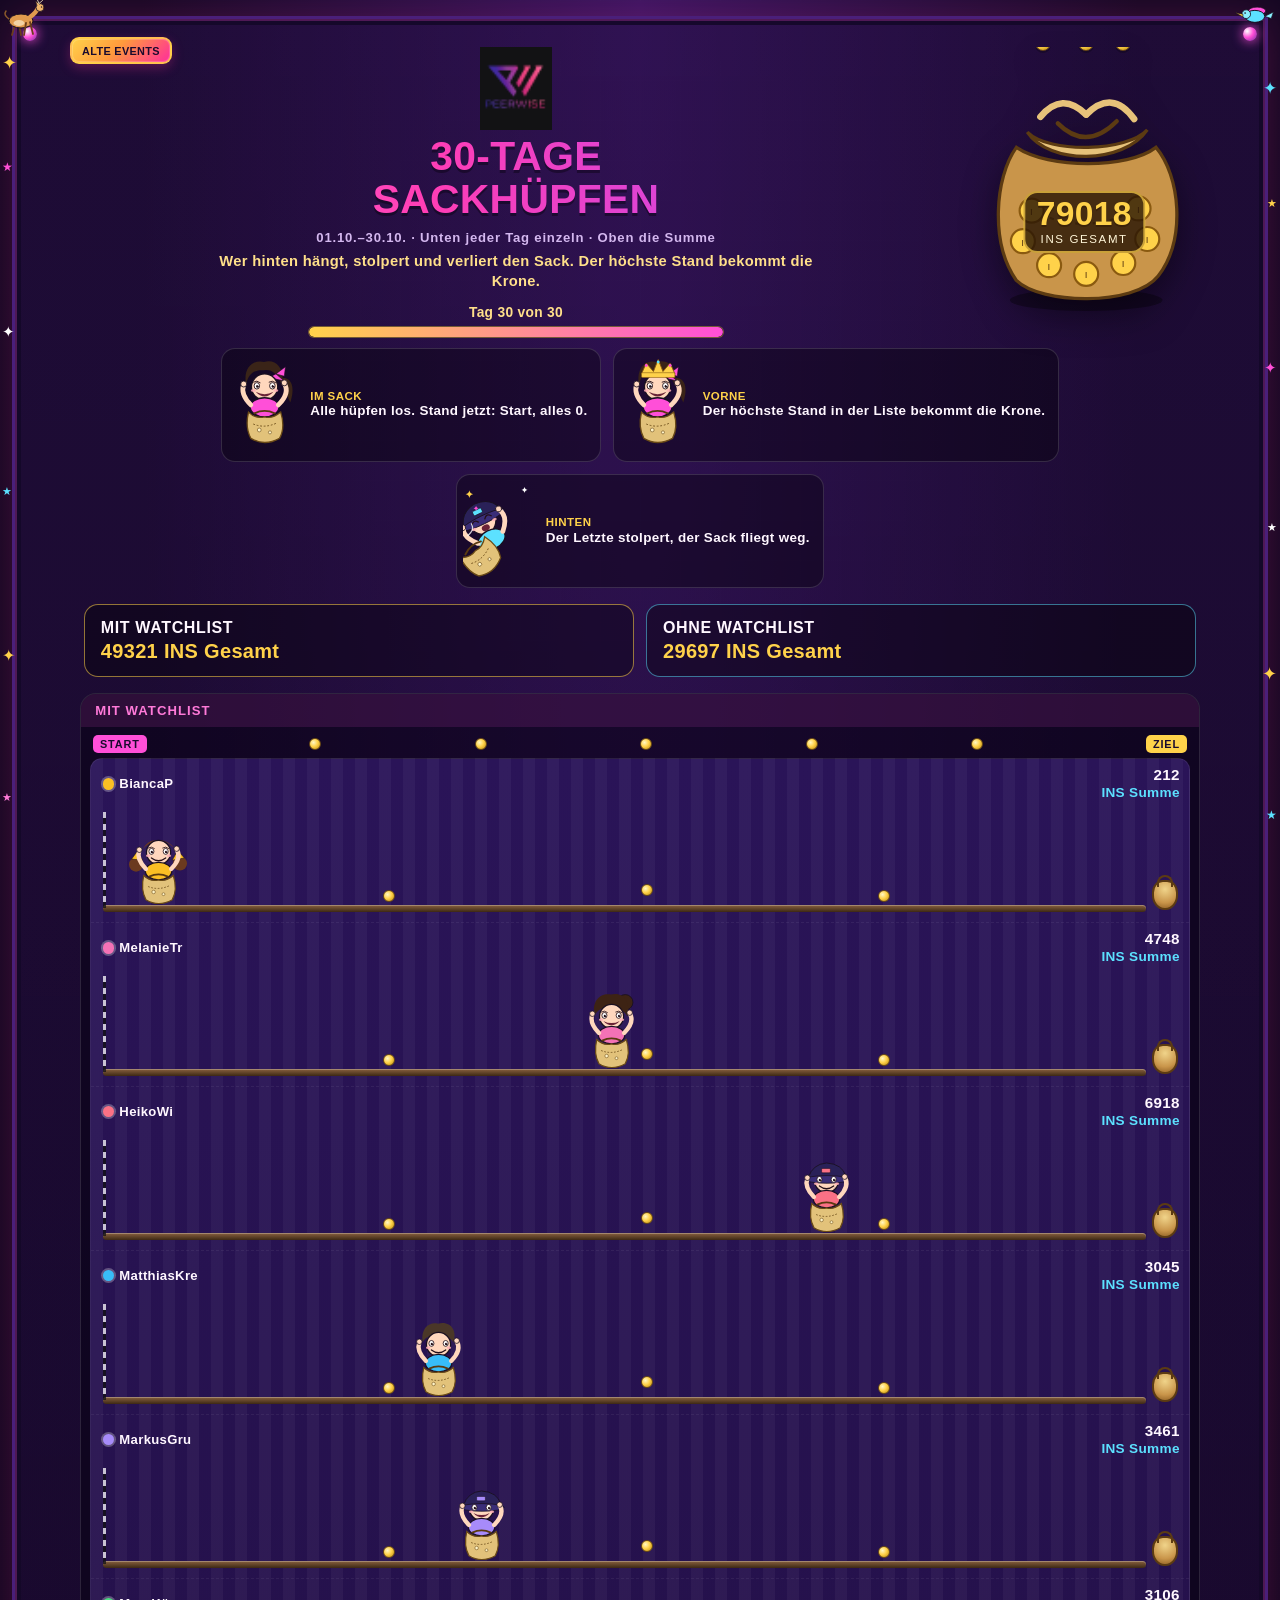
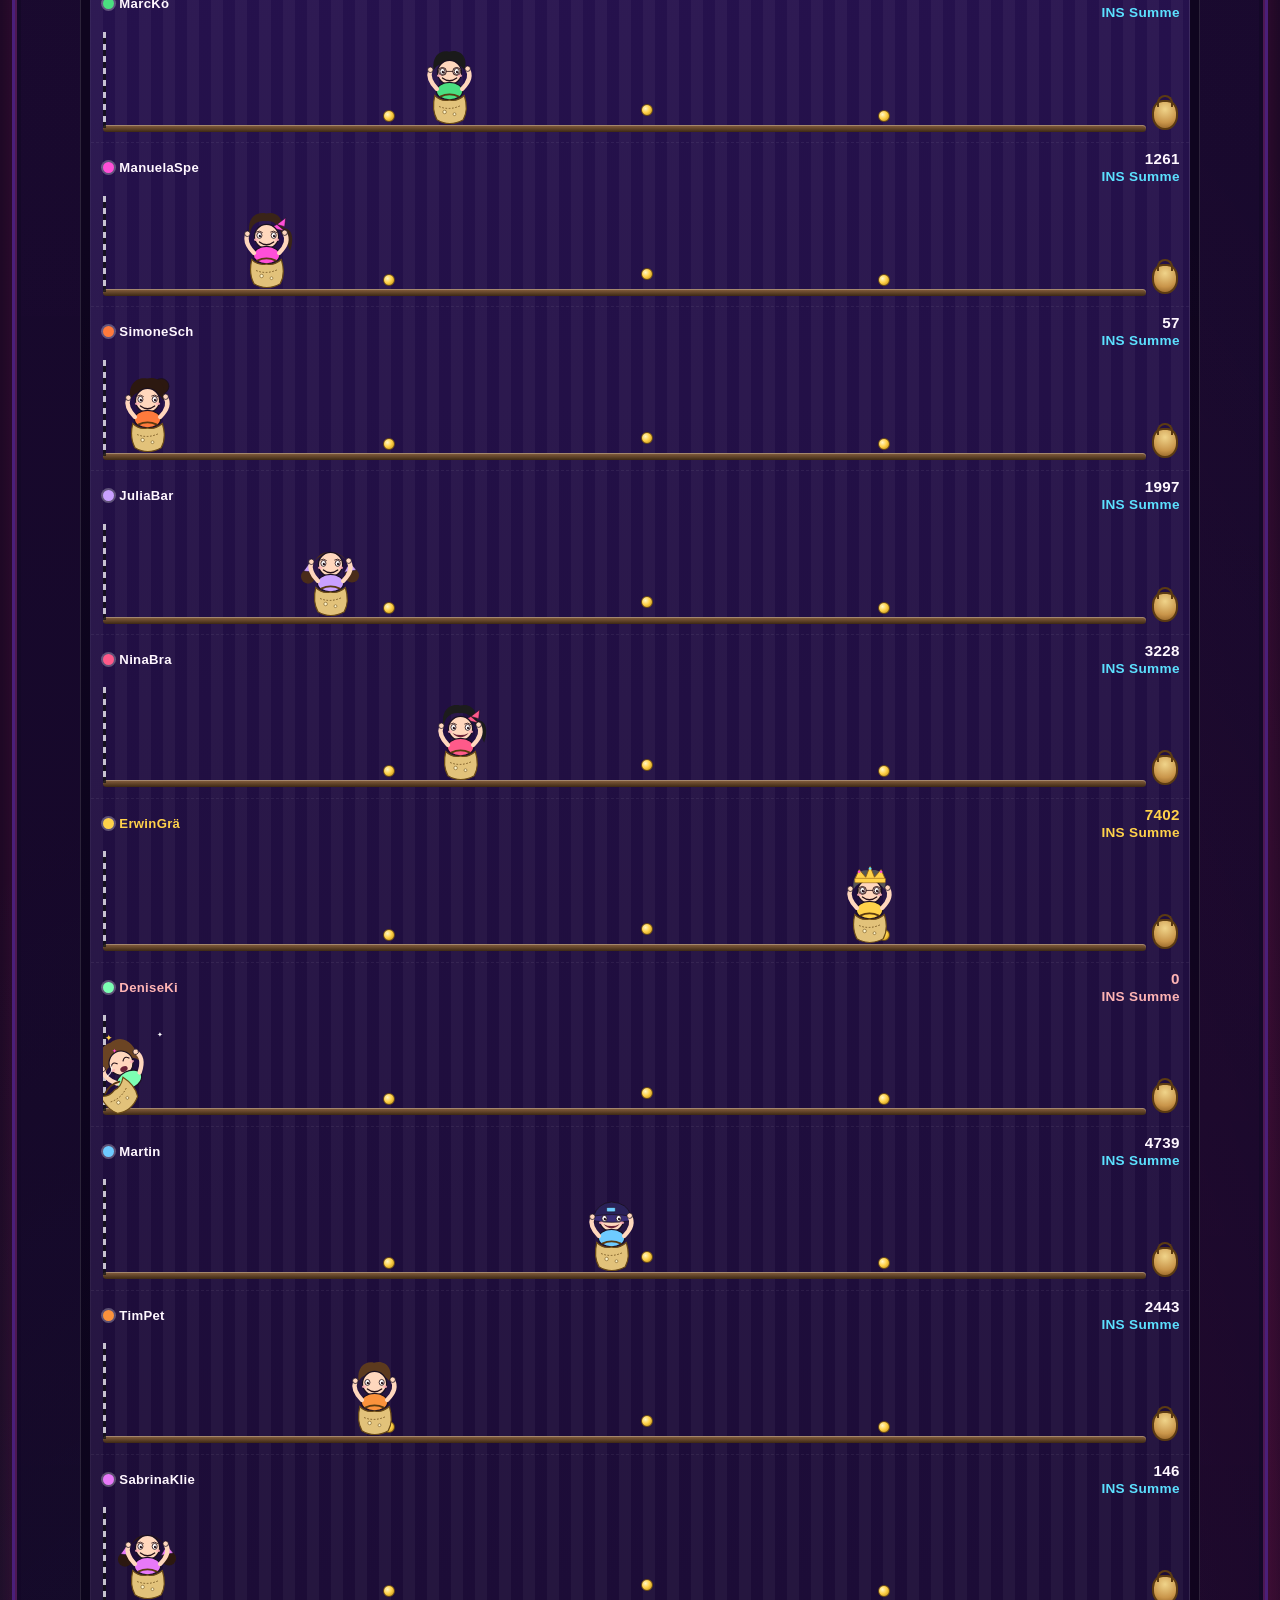
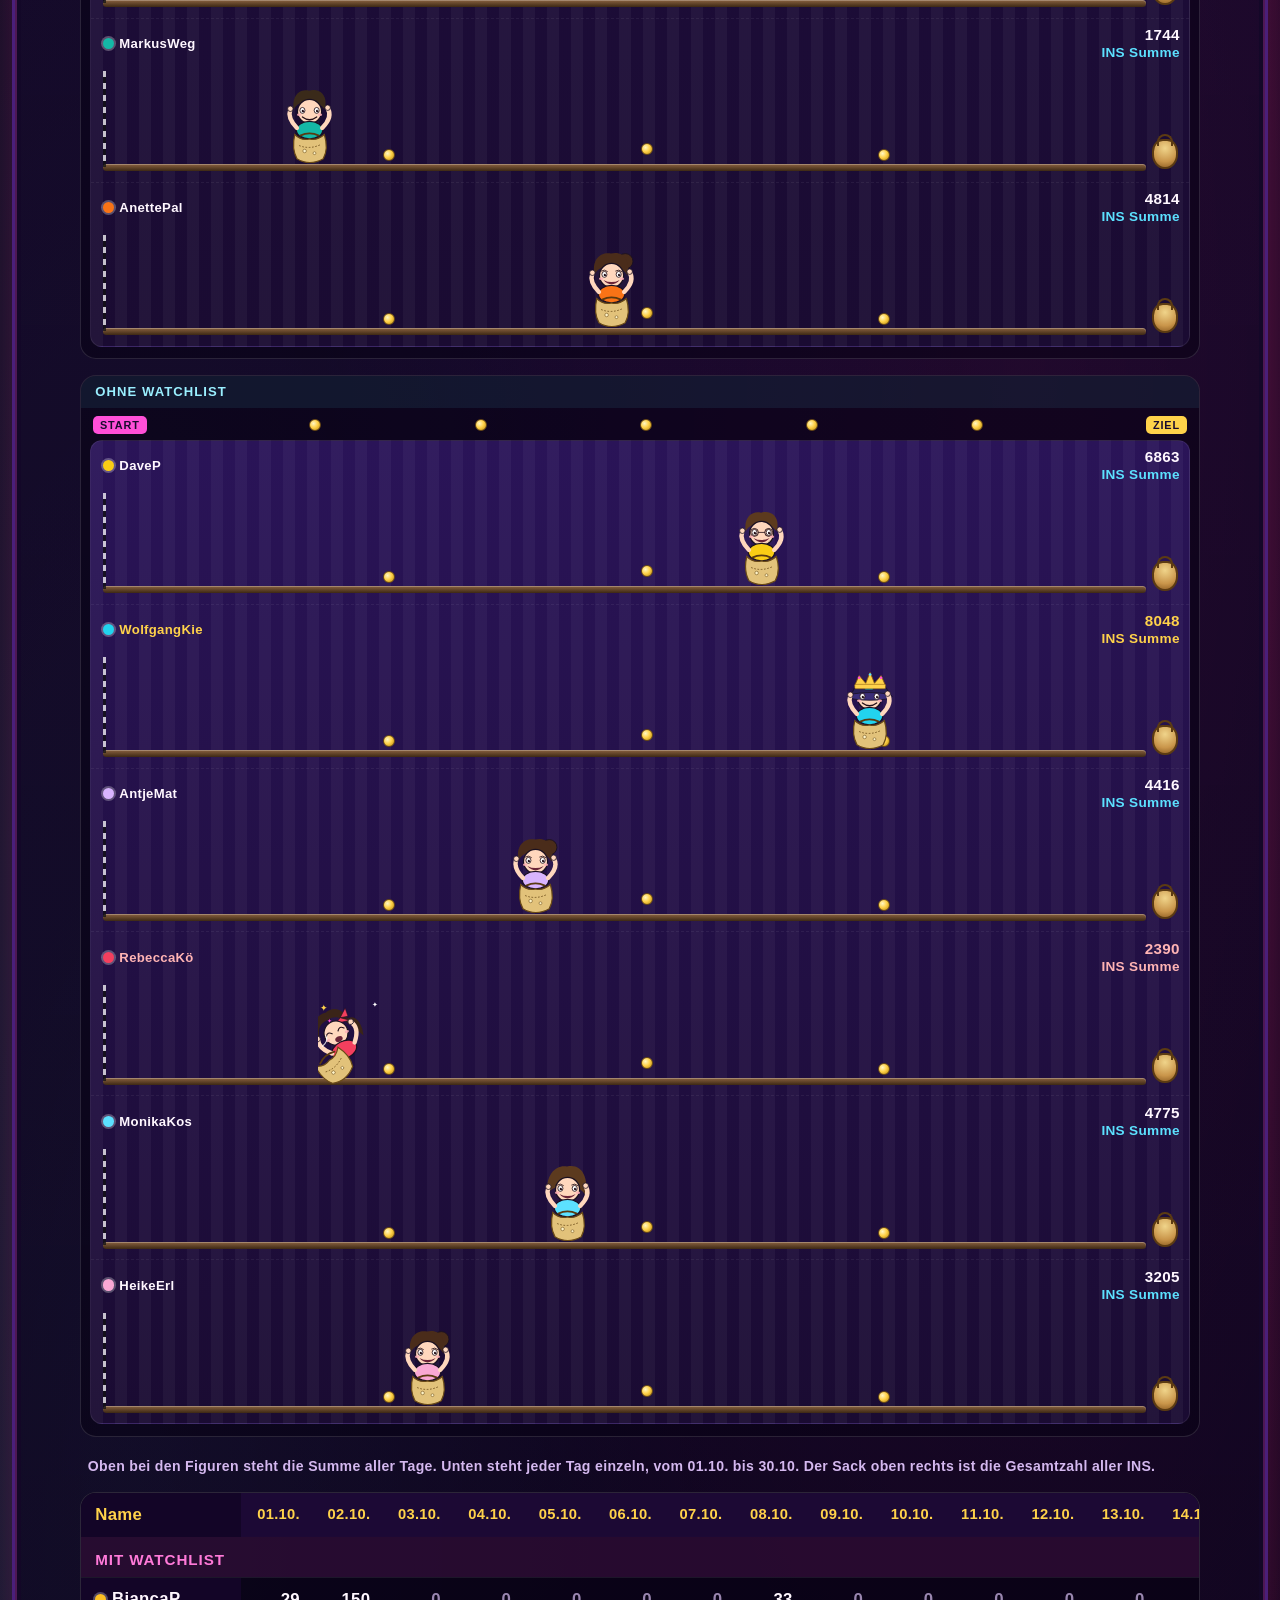
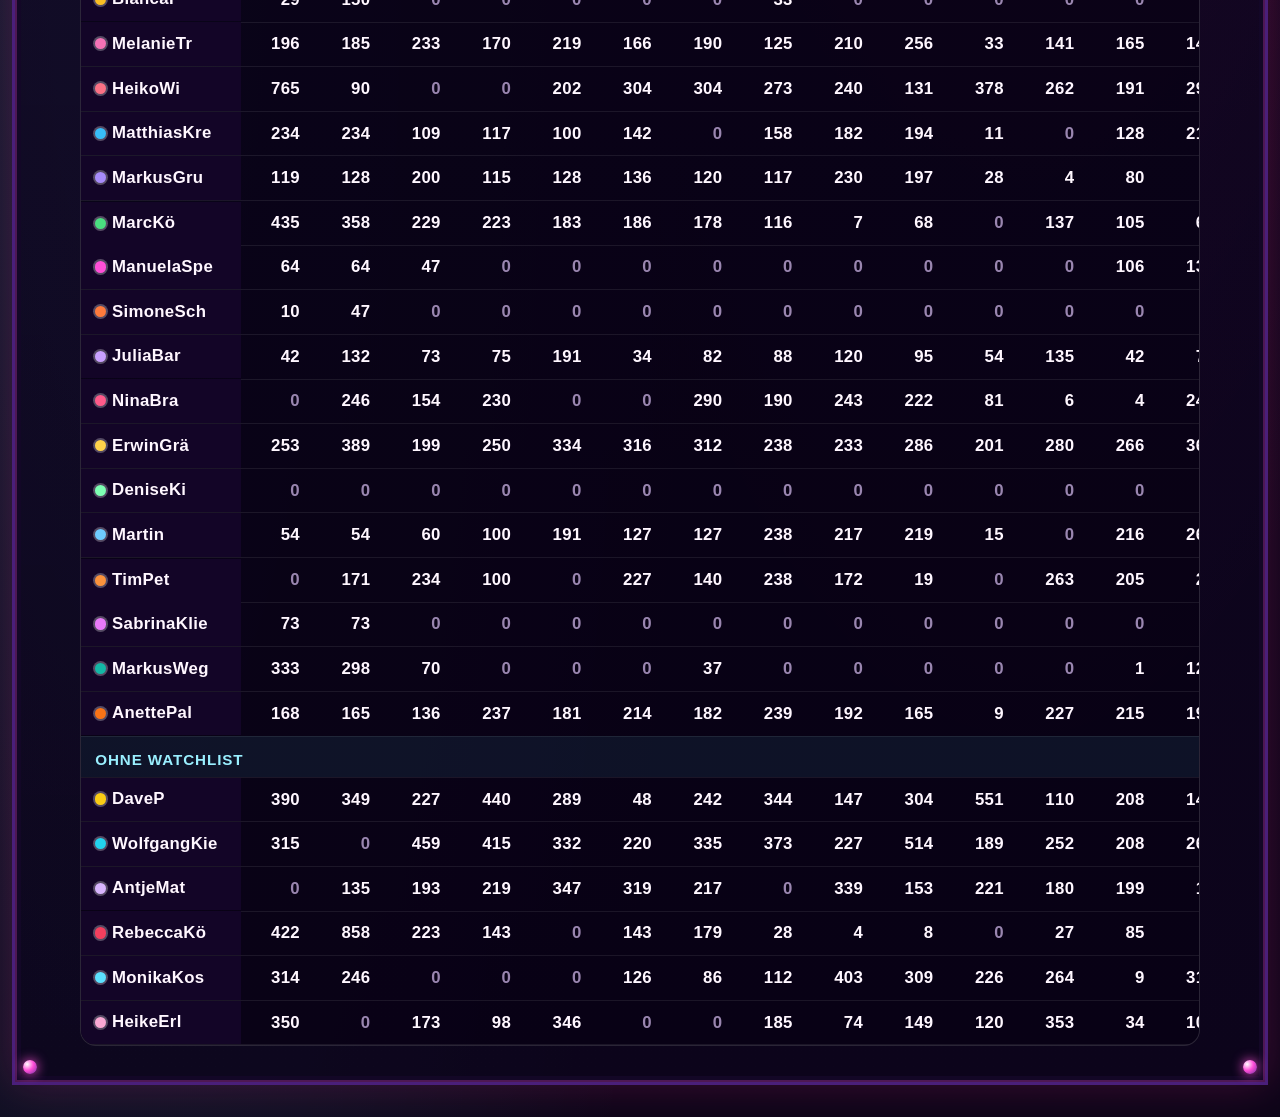
==== index.html @ 2fad8e71 "Add the 26 October scores." ====
<!DOCTYPE html>
<html lang="de">
<head>
  <meta charset="UTF-8" />
  <meta name="viewport" content="width=device-width, initial-scale=1.0" />
  <title>PEERWISE · 30-Tage Sackhüpfen</title>
  <link rel="stylesheet" href="css/battle.css?v=32" />
  <link rel="stylesheet" href="css/sack.css?v=10" />
</head>
<body class="sack-body">
  <div class="frame">
    <div class="edge edge-left" aria-hidden="true">
      <span class="spark s1">✦</span>
      <span class="spark s2">★</span>
      <span class="spark s3">✦</span>
      <span class="spark s4">★</span>
      <span class="spark s5">✦</span>
      <span class="spark s6">★</span>
      <div class="mascot-deer">
        <svg viewBox="0 0 92 78">
          <path d="M18 38 Q6 30 12 22" fill="none" stroke="#8a5a2b" stroke-width="3" stroke-linecap="round"/>
          <g class="leg back"><path d="M30 48 L24 70" stroke="#6b3e1b" stroke-width="3.6" stroke-linecap="round"/><path d="M38 48 L42 70" stroke="#6b3e1b" stroke-width="3.6" stroke-linecap="round"/></g>
          <ellipse cx="42" cy="42" rx="24" ry="14" fill="#e09a4e" stroke="#1a1020" stroke-width="2"/>
          <ellipse cx="38" cy="46" rx="11" ry="6" fill="#f3d2a4"/>
          <g class="leg front"><path d="M52 46 L48 70" stroke="#6b3e1b" stroke-width="3.6" stroke-linecap="round"/><path d="M60 44 L66 68" stroke="#6b3e1b" stroke-width="3.6" stroke-linecap="round"/></g>
          <path d="M60 34 Q72 26 76 16" fill="none" stroke="#e09a4e" stroke-width="9" stroke-linecap="round"/>
          <circle cx="80" cy="15" r="8" fill="#f0b56a" stroke="#1a1020" stroke-width="1.7"/>
          <path d="M74 11 L71 2 L80 9" fill="#f0b56a" stroke="#1a1020" stroke-width="1.2"/>
          <path d="M78 7 L75 0 M78 7 L85 1" fill="none" stroke="#f6e7bf" stroke-width="1.7" stroke-linecap="round"/>
          <circle cx="83" cy="14" r="1.4" fill="#1a1020"/>
          <circle cx="87" cy="16" r="1.6" fill="#5c3018"/>
        </svg>
      </div>
    </div>
    <div class="edge edge-right" aria-hidden="true">
      <span class="spark s1">✦</span>
      <span class="spark s2">★</span>
      <span class="spark s3">✦</span>
      <span class="spark s4">★</span>
      <span class="spark s5">✦</span>
      <span class="spark s6">★</span>
      <div class="mascot-bird">
        <svg viewBox="0 0 88 52">
          <g class="wing"><ellipse cx="42" cy="20" rx="16" ry="7" fill="#ff4fd8" stroke="#1a1020" stroke-width="1.5"/></g>
          <path d="M28 30 L12 22 L16 34 Z" fill="#8af0ff" stroke="#1a1020" stroke-width="1.3"/>
          <ellipse cx="46" cy="30" rx="18" ry="11" fill="#5ce1ff" stroke="#1a1020" stroke-width="1.8"/>
          <circle cx="62" cy="26" r="8" fill="#8af0ff" stroke="#1a1020" stroke-width="1.6"/>
          <path d="M68 26 L82 23 L68 31 Z" fill="#ffd24a" stroke="#1a1020" stroke-width="1.2"/>
          <circle cx="64" cy="24" r="1.5" fill="#1a1020"/>
        </svg>
      </div>
    </div>
    <div class="frame-corner tl"></div>
    <div class="frame-corner tr"></div>
    <div class="frame-corner bl"></div>
    <div class="frame-corner br"></div>
    <a class="events-corner" href="alte-events.html">alte Events</a>

    <header class="hero sack-hero">
      <div class="sack-hero-main">
        <div class="logo" aria-label="PEERWISE">
          <img class="logo-img" src="peerwise-logo.png?v=25" alt="PEERWISE" />
        </div>
        <h1>30-TAGE<br />SACKHÜPFEN</h1>
        <p class="dates">01.10.–30.10. · Unten jeder Tag einzeln · Oben die Summe</p>
        <p class="sack-rule">Wer hinten hängt, stolpert und verliert den Sack. Der höchste Stand bekommt die Krone.</p>
        <p class="entry-slot"><a class="entry-button" id="entryCorner" href="sack-eintragen.html" hidden>Zahlen eintragen</a></p>
        <div class="month-bar" id="monthBar"></div>
      </div>
      <aside class="taler-wrap" id="talerSack" aria-label="Gesamt-INS im Sack"></aside>
    </header>

    <section class="sack-legend" aria-label="So läuft das Sackhüpfen">
      <div class="legend-card" id="legendRun"></div>
      <div class="legend-card" id="legendLead"></div>
      <div class="legend-card" id="legendTrip"></div>
    </section>

    <section class="sack-teams" id="teamTotals"></section>

    <section class="tracks" id="tracks" aria-label="Figuren auf der Strecke"></section>

    <p class="sack-note" id="sackNote"></p>

    <section class="sack-wrap">
      <div class="sack-scroll">
        <table class="sack-table" id="sackTable">
          <thead id="sackHead"></thead>
          <tbody id="sackBody"></tbody>
        </table>
      </div>
    </section>
  </div>

  <script>
    (function () {
      var host = location.hostname;
      if (host === "127.0.0.1" || host === "localhost") {
        var link = document.getElementById("entryCorner");
        if (link) link.hidden = false;
      }
    })();
  </script>
  <script src="js/sack-board.js?v=50"></script>
</body>
</html>
---- css/battle.css ----
/* PEERWISE Comic-Rennstrecke – Stil wie Wochenend-Battle Graphic */

:root {
  --bg: #1a0a2e;
  --bg-deep: #0d0518;
  --purple: #6b2d9b;
  --magenta: #ff2d9b;
  --pink: #ff4fd8;
  --cyan: #5ce1ff;
  --gold: #ffd24a;
  --ink: #fff7ff;
  --muted: #d4b8ef;
  --lane: #2a1450;
  --frame: #4a1f7a;
  --card: rgba(12, 4, 28, 0.82);
  --high: #ffd24a;
  --rising: #5ce1ff;
  --challengers: #c9a0ff;
}

* { box-sizing: border-box; }
html, body { margin: 0; min-height: 100%; }
body {
  font-family: Arial Black, Impact, Haettenschweiler, "Arial Narrow Bold", sans-serif;
  color: var(--ink);
  background:
    radial-gradient(ellipse at 50% 0%, #3a1560 0%, transparent 55%),
    radial-gradient(ellipse at 80% 60%, rgba(255, 45, 155, 0.18), transparent 40%),
    radial-gradient(ellipse at 10% 80%, rgba(92, 225, 255, 0.12), transparent 35%),
    linear-gradient(180deg, #140822 0%, var(--bg-deep) 100%);
  letter-spacing: 0.02em;
}

body::before {
  content: "";
  position: fixed;
  inset: 0;
  pointer-events: none;
  background-image:
    linear-gradient(rgba(255,255,255,0.03) 1px, transparent 1px),
    linear-gradient(90deg, rgba(255,255,255,0.03) 1px, transparent 1px);
  background-size: 40px 40px;
  opacity: 0.35;
  mask-image: radial-gradient(circle at 50% 40%, #000 20%, transparent 75%);
}

.frame {
  position: relative;
  width: min(1400px, calc(100% - 1.5rem));
  margin: 1rem auto 2rem;
  padding: 1.25rem 1rem 0;
  border: 3px solid var(--frame);
  box-shadow:
    inset 0 0 0 2px rgba(255, 77, 216, 0.25),
    inset 0 0 0 6px rgba(20, 8, 40, 0.9),
    0 0 40px rgba(255, 45, 155, 0.2);
  background:
    linear-gradient(180deg, rgba(40, 16, 72, 0.55), rgba(12, 4, 28, 0.75));
  overflow: hidden;
}

.frame-corner {
  position: absolute;
  width: 14px;
  height: 14px;
  border-radius: 50%;
  background: radial-gradient(circle at 30% 30%, #fff, var(--pink) 45%, #6b2d9b);
  box-shadow: 0 0 12px var(--pink);
  z-index: 5;
}
.frame-corner.tl { top: 8px; left: 8px; }
.frame-corner.tr { top: 8px; right: 8px; }
.frame-corner.bl { bottom: 8px; left: 8px; }
.frame-corner.br { bottom: 8px; right: 8px; }

.hero {
  text-align: center;
  padding: 0.5rem 0.5rem 1rem;
  position: relative;
  z-index: 1;
}
.hero.compact { padding-bottom: 0.5rem; }

.logo {
  display: flex;
  justify-content: center;
  align-items: center;
  margin: 0 auto 0.35rem;
}
.logo-img {
  width: 72px;
  height: auto;
  max-width: 22vw;
  display: block;
  image-rendering: auto;
}
.logo-mark { width: 72px; height: 42px; filter: drop-shadow(0 0 10px rgba(255,79,216,0.55)); }
.logo span {
  font-size: 0.95rem;
  letter-spacing: 0.28em;
  color: #e0b8ff;
}
.logo.small span { letter-spacing: 0.2em; }

.hero h1 {
  margin: 0.35rem 0 0;
  font-size: clamp(1.45rem, 4.6vw, 2.55rem);
  line-height: 1.05;
  text-transform: uppercase;
  background: linear-gradient(90deg, #ff7ad9, #ff3db5 40%, #b14dff 100%);
  -webkit-background-clip: text;
  background-clip: text;
  color: transparent;
  text-shadow: none;
  filter: drop-shadow(0 3px 0 rgba(0,0,0,0.35));
}

.dates {
  margin: 0.55rem 0 0;
  font-family: Arial, Helvetica, sans-serif;
  font-weight: 800;
  font-size: 0.82rem;
  color: var(--muted);
  letter-spacing: 0.06em;
}

.countdown {
  display: flex;
  justify-content: center;
  flex-wrap: wrap;
  gap: 0.45rem;
  margin-top: 0.85rem;
  font-family: Arial, Helvetica, sans-serif;
}
.cd-pill {
  min-width: 3.8rem;
  padding: 0.4rem 0.55rem;
  border-radius: 10px;
  background: rgba(0,0,0,0.35);
  border: 1px solid rgba(255,255,255,0.12);
  font-weight: 800;
  font-size: 1rem;
}
.cd-pill.cd-sec {
  border-color: rgba(255, 79, 216, 0.45);
  min-width: 4.6rem;
}

.wochen-cta {
  display: inline-block;
  margin: 1.1rem auto 0.35rem;
  padding: 0.95rem 1.75rem;
  max-width: calc(100% - 1rem);
  border-radius: 14px;
  border: 3px solid rgba(255, 210, 74, 0.85);
  background: linear-gradient(135deg, #ffd24a 0%, #ff9a3c 45%, #ff2d9b 100%);
  color: #1a0a2e;
  text-decoration: none;
  font-family: Arial Black, Impact, Haettenschweiler, "Arial Narrow Bold", sans-serif;
  font-size: clamp(1.05rem, 3.6vw, 1.45rem);
  font-weight: 900;
  letter-spacing: 0.04em;
  text-transform: uppercase;
  text-align: center;
  box-shadow:
    0 0 0 2px rgba(255, 255, 255, 0.18) inset,
    0 8px 28px rgba(255, 45, 155, 0.35);
  animation: wochen-cta-blink 1.8s ease-in-out infinite;
}
.wochen-cta:hover {
  filter: brightness(1.08);
  transform: translateY(-1px);
}
@keyframes wochen-cta-blink {
  0%, 100% {
    opacity: 1;
    box-shadow:
      0 0 0 2px rgba(255, 255, 255, 0.18) inset,
      0 8px 28px rgba(255, 45, 155, 0.35),
      0 0 18px rgba(255, 210, 74, 0.35);
  }
  50% {
    opacity: 0.78;
    box-shadow:
      0 0 0 2px rgba(255, 255, 255, 0.12) inset,
      0 8px 22px rgba(255, 45, 155, 0.22),
      0 0 6px rgba(255, 210, 74, 0.12);
  }
}
@media (prefers-reduced-motion: reduce) {
  .wochen-cta { animation: none; }
}

.events-corner {
  position: absolute;
  top: 1.15rem;
  left: 1.15rem;
  z-index: 6;
  display: inline-block;
  margin: 0;
  padding: 0.32rem 0.62rem;
  border-radius: 9px;
  border: 2px solid rgba(255, 210, 74, 0.85);
  background: linear-gradient(135deg, #ffd24a 0%, #ff9a3c 45%, #ff2d9b 100%);
  color: #1a0a2e;
  text-decoration: none;
  font-family: Arial Black, Impact, Haettenschweiler, "Arial Narrow Bold", sans-serif;
  font-size: 0.68rem;
  font-weight: 900;
  letter-spacing: 0.03em;
  text-transform: uppercase;
  line-height: 1.15;
  box-shadow:
    0 0 0 1px rgba(255, 255, 255, 0.18) inset,
    0 4px 12px rgba(255, 45, 155, 0.28);
  animation: wochen-cta-blink 1.8s ease-in-out infinite;
}
.events-corner:hover {
  filter: brightness(1.08);
  transform: translateY(-1px);
}
.sack-body .events-corner {
  left: 3.45rem;
}
.entry-button[hidden] { display: none !important; }
.entry-slot { margin: 0.85rem 0 0; }
.entry-button {
  position: relative;
  z-index: 8;
  display: inline-block;
  margin: 0;
  padding: 0.85rem 1.5rem;
  border-radius: 12px;
  border: 3px solid #fff3bf;
  background: linear-gradient(135deg, #ffd24a 0%, #ff9a3c 45%, #ff2d9b 100%);
  color: #1a0a2e;
  text-decoration: none;
  font-family: Arial Black, Impact, Haettenschweiler, "Arial Narrow Bold", sans-serif;
  font-size: 1.05rem;
  font-weight: 900;
  letter-spacing: 0.04em;
  text-transform: uppercase;
  line-height: 1.1;
  cursor: pointer;
  box-shadow:
    0 0 0 1px rgba(255, 255, 255, 0.2) inset,
    0 8px 18px rgba(255, 45, 155, 0.35);
}
.entry-button:hover {
  filter: brightness(1.08);
  transform: translateY(-1px);
}
@media (prefers-reduced-motion: reduce) {
  .events-corner { animation: none; }
}

.admin-link, .top-links a, .linkish, .gate a {
  display: inline-block;
  margin-top: 0.85rem;
  font-family: Arial, Helvetica, sans-serif;
  font-weight: 800;
  font-size: 0.8rem;
  color: var(--cyan);
  text-decoration: none;
  letter-spacing: 0.04em;
}
.linkish {
  background: none;
  border: none;
  cursor: pointer;
  padding: 0;
  margin-left: 1rem;
}
.top-links { margin-top: 0.5rem; }

.champion-board {
  width: min(520px, 92%);
  margin: 0.25rem auto 1.1rem;
  text-align: center;
  position: relative;
  z-index: 1;
}
.champ-line {
  margin: 0 0 0.65rem;
  font-size: clamp(0.95rem, 2.5vw, 1.15rem);
  line-height: 1.25;
  text-transform: uppercase;
}
.score-box {
  background: rgba(0,0,0,0.72);
  border: 2px solid rgba(255,210,74,0.55);
  border-radius: 14px;
  padding: 0.75rem 1rem;
  box-shadow: 0 0 24px rgba(255,210,74,0.2);
  font-family: Arial, Helvetica, sans-serif;
  font-weight: 800;
}
.score-row {
  display: flex;
  justify-content: space-between;
  gap: 0.75rem;
  padding: 0.25rem 0;
  font-size: 0.95rem;
}
.score-row .tag { color: var(--gold); }
.score-row.second .tag { color: var(--muted); }

.liga-nav {
  display: flex;
  flex-wrap: wrap;
  justify-content: center;
  gap: 0.45rem;
  padding: 0 0.5rem 1rem;
  position: relative;
  z-index: 1;
}
.liga-btn {
  appearance: none;
  border: 2px solid rgba(255,255,255,0.15);
  background: rgba(0,0,0,0.35);
  color: var(--ink);
  font: inherit;
  font-size: 0.72rem;
  letter-spacing: 0.04em;
  padding: 0.5rem 0.75rem;
  border-radius: 999px;
  cursor: pointer;
}
.liga-btn.active { background: linear-gradient(90deg, var(--magenta), #7b5cff); border-color: transparent; }
.liga-btn.high.active { background: linear-gradient(90deg, #ffd24a, #ff9a3c); color: #2a1600; }
.liga-btn.rising.active { background: linear-gradient(90deg, #5ce1ff, #3d8bff); color: #041018; }
.liga-btn.challengers.active { background: linear-gradient(90deg, #c9a0ff, #805ad5); }

.arena {
  display: grid;
  gap: 1rem;
  padding: 0;
  position: relative;
  z-index: 1;
  min-width: 0;
  flex: 1 1 auto;
}

.stage-row {
  display: grid;
  grid-template-columns: minmax(220px, 300px) minmax(0, 1fr) minmax(220px, 300px);
  gap: 0.85rem;
  align-items: start;
  padding: 0 0.65rem 1.25rem;
  position: relative;
  z-index: 1;
}

.side-board {
  display: grid;
  gap: 0.85rem;
  position: sticky;
  top: 0.5rem;
}

.day-board {
  border-radius: 16px;
  border: 2px solid rgba(255,255,255,0.12);
  background: rgba(8, 2, 22, 0.82);
  padding: 0.9rem 0.95rem 1rem;
  box-shadow: inset 0 0 24px rgba(90, 30, 140, 0.2);
}
.day-board.high { border-color: rgba(255, 210, 74, 0.4); }
.day-board.rising { border-color: rgba(92, 225, 255, 0.4); }
.day-board.challengers { border-color: rgba(201, 160, 255, 0.4); }
.day-board h3 {
  margin: 0;
  font-size: 1.15rem;
  letter-spacing: 0.04em;
}
.day-board.high h3 { color: var(--high); }
.day-board.rising h3 { color: var(--rising); }
.day-board.challengers h3 { color: var(--challengers); }
.day-sub {
  margin: 0.2rem 0 0.65rem;
  font-family: Arial, Helvetica, sans-serif;
  font-size: 0.82rem;
  font-weight: 800;
  color: var(--muted);
}
.day-board ol {
  list-style: none;
  margin: 0;
  padding: 0;
  font-family: Arial, Helvetica, sans-serif;
}
.rank-row {
  display: grid;
  grid-template-columns: 2.2rem 2rem minmax(0, 1fr) auto;
  gap: 0.4rem;
  align-items: center;
  padding: 0.45rem 0.25rem;
  border-bottom: 1px solid rgba(255,255,255,0.08);
  font-size: 1.05rem;
  font-weight: 800;
  min-height: 2.4rem;
}
.rank-row:last-child { border-bottom: none; }
.rank-place {
  color: var(--gold);
  font-family: Impact, "Arial Black", sans-serif;
  font-size: 1.35rem;
  line-height: 1;
  text-align: center;
}
.rank-row.place-1 .rank-place { color: #ffd24a; font-size: 1.55rem; }
.rank-row.place-2 .rank-place { color: #cfd8e3; font-size: 1.45rem; }
.rank-row.place-3 .rank-place { color: #d4a574; font-size: 1.4rem; }
.avatar {
  width: 1.85rem;
  height: 1.85rem;
  border-radius: 50%;
  display: grid;
  place-items: center;
  font-family: Impact, "Arial Black", sans-serif;
  font-size: 0.72rem;
  color: #fff;
  letter-spacing: 0.02em;
  border: 2px solid rgba(255,255,255,0.35);
  box-shadow: 0 2px 8px rgba(0,0,0,0.35);
  flex-shrink: 0;
}
.rank-main {
  display: flex;
  flex-wrap: wrap;
  align-items: center;
  gap: 0.3rem 0.45rem;
  min-width: 0;
}
.rank-name {
  overflow: hidden;
  text-overflow: ellipsis;
  white-space: nowrap;
  font-size: 1.05rem;
  max-width: 100%;
}
.streak-badge {
  display: inline-block;
  font-size: 0.68rem;
  font-weight: 900;
  padding: 0.12rem 0.4rem;
  border-radius: 999px;
  background: rgba(255, 122, 61, 0.22);
  color: #ffb38a;
  border: 1px solid rgba(255, 122, 61, 0.45);
  white-space: nowrap;
}
.rank-ins {
  color: var(--cyan);
  white-space: nowrap;
  font-size: 1.05rem;
}
.empty-rank {
  color: var(--muted);
  font-size: 0.95rem;
  font-weight: 700;
  padding: 0.55rem 0.2rem;
}

@media (max-width: 960px) {
  .stage-row {
    grid-template-columns: 1fr;
  }
  .side-board {
    position: static;
    grid-template-columns: 1fr;
  }
  .side-board.right {
    order: 3;
  }
  .rank-row {
    font-size: 1.15rem;
    min-height: 2.6rem;
  }
  .rank-place { font-size: 1.5rem; }
  .rank-row.place-1 .rank-place { font-size: 1.7rem; }
}

.liga-panel {
  border-radius: 16px;
  border: 2px solid rgba(255,255,255,0.1);
  background: rgba(8, 2, 22, 0.55);
  overflow: hidden;
  box-shadow: inset 0 0 40px rgba(90, 30, 140, 0.25);
}
.liga-panel[hidden] { display: none !important; }

.liga-title {
  display: flex;
  flex-wrap: wrap;
  align-items: baseline;
  justify-content: space-between;
  gap: 0.35rem 1rem;
  padding: 0.75rem 1rem 0.4rem;
  border-bottom: 1px solid rgba(255,255,255,0.08);
}
.liga-title h2 {
  margin: 0;
  font-size: 1.15rem;
  letter-spacing: 0.06em;
}
.liga-panel.high .liga-title h2 { color: var(--high); }
.liga-panel.rising .liga-title h2 { color: var(--rising); }
.liga-panel.challengers .liga-title h2 { color: var(--challengers); }
.liga-title .meta {
  font-family: Arial, Helvetica, sans-serif;
  font-size: 0.75rem;
  font-weight: 800;
  color: var(--muted);
}
.liga-note {
  display: none;
}

.bar-board {
  padding: 0.5rem 0.85rem 1rem;
}
.bar-labels {
  display: flex;
  justify-content: space-between;
  padding: 0.15rem 0.25rem 0.55rem;
  font-family: Arial, Helvetica, sans-serif;
  font-size: 0.68rem;
  font-weight: 800;
  letter-spacing: 0.12em;
  color: var(--muted);
}
.bar-labels .ziel { color: var(--gold); }

.bar-lanes {
  display: grid;
  gap: 0.75rem;
}

.bar-row {
  display: grid;
  gap: 0;
}
.bar-meta { display: none; }

.bar-track {
  position: relative;
  height: 88px;
  border-radius: 14px;
  overflow: visible;
  border: 2px solid rgba(255,255,255,0.12);
  background:
    repeating-linear-gradient(
      90deg,
      transparent 0,
      transparent 18px,
      rgba(255,255,255,0.045) 18px,
      rgba(255,255,255,0.045) 20px
    ),
    linear-gradient(180deg, #2a1450 0%, #160a2c 100%);
  box-shadow: inset 0 0 24px rgba(0,0,0,0.35);
}
.bar-track::before {
  content: "";
  position: absolute;
  left: 8px;
  right: 18px;
  top: 50%;
  height: 2px;
  transform: translateY(-50%);
  background: repeating-linear-gradient(
    90deg,
    rgba(255,255,255,0.45) 0 10px,
    transparent 10px 20px
  );
  opacity: 0.35;
  z-index: 0;
}
.bar-fill {
  position: absolute;
  left: 0;
  top: 0;
  bottom: 0;
  border-radius: 12px 0 0 12px;
  opacity: 0.35;
  transition: width 0.85s cubic-bezier(0.22, 1, 0.36, 1);
  z-index: 0;
}
.bar-finish {
  position: absolute;
  right: 0;
  top: 0;
  bottom: 0;
  width: 12px;
  background: repeating-linear-gradient(#111 0 7px, #eee 7px 14px);
  opacity: 0.7;
  border-radius: 0 12px 12px 0;
  z-index: 1;
}
.bar-car {
  position: absolute;
  top: 50%;
  left: 4%;
  transform: translate(-50%, -50%);
  transition: left 0.85s cubic-bezier(0.22, 1, 0.36, 1);
  z-index: 3;
  width: 132px;
  height: 84px;
  filter: drop-shadow(0 4px 8px rgba(0,0,0,0.45));
}
.bar-car.bobby .bobby-svg {
  width: 100%;
  height: 100%;
  display: block;
  overflow: visible;
}
.bar-row.is-lead .bar-car {
  filter: drop-shadow(0 0 12px rgba(255, 210, 74, 0.8)) drop-shadow(0 4px 8px rgba(0,0,0,0.45));
}
.bar-car.is-boost {
  z-index: 5;
  animation: car-boost 0.9s cubic-bezier(0.22, 1.4, 0.36, 1);
}
.bar-row.is-overtake .bar-track {
  animation: track-flash 1.2s ease-out;
}
.bar-row.is-overtake .bar-fill {
  filter: brightness(1.25);
}
@keyframes car-boost {
  0% { transform: translate(-50%, -50%) scale(1) rotate(0deg); }
  25% { transform: translate(-42%, -58%) scale(1.18) rotate(-8deg); }
  50% { transform: translate(-50%, -42%) scale(1.12) rotate(6deg); }
  75% { transform: translate(-58%, -52%) scale(1.08) rotate(-3deg); }
  100% { transform: translate(-50%, -50%) scale(1) rotate(0deg); }
}
@keyframes track-flash {
  0% { box-shadow: inset 0 0 0 0 rgba(255, 210, 74, 0); }
  30% { box-shadow: inset 0 0 28px 4px rgba(255, 210, 74, 0.45); }
  100% { box-shadow: inset 0 0 0 0 rgba(255, 210, 74, 0); }
}

.empty {
  padding: 1.5rem;
  text-align: center;
  font-family: Arial, Helvetica, sans-serif;
  font-weight: 800;
  color: var(--muted);
}

.result-bar {
  margin: 0;
  padding: 0.9rem 1rem;
  text-align: center;
  text-transform: uppercase;
  font-size: clamp(0.85rem, 2.4vw, 1.1rem);
  letter-spacing: 0.06em;
  background: linear-gradient(90deg, #1a0830, #2a0f48 40%, #1a0830);
  border-top: 2px solid rgba(255,77,216,0.35);
}

.info-block {
  width: min(820px, calc(100% - 2rem));
  margin: 0.75rem auto 1.75rem;
  padding: 1.25rem 1.35rem 1.4rem;
  border-radius: 18px;
  border: 1px solid rgba(255, 79, 216, 0.28);
  background: rgba(10, 4, 24, 0.72);
  font-family: Arial, Helvetica, sans-serif;
  position: relative;
  z-index: 1;
}
.info-block h2 {
  margin: 0 0 0.65rem;
  font-size: clamp(1.15rem, 3vw, 1.45rem);
  letter-spacing: 0.04em;
  background: linear-gradient(90deg, #ff7ad9, #b14dff);
  -webkit-background-clip: text;
  background-clip: text;
  color: transparent;
}
.info-block h3 {
  margin: 1.15rem 0 0.45rem;
  font-size: 0.95rem;
  letter-spacing: 0.06em;
  text-transform: uppercase;
  color: var(--gold);
}
.info-block p {
  margin: 0 0 0.65rem;
  font-size: 0.92rem;
  line-height: 1.45;
  font-weight: 700;
  color: #e8d8fb;
}
.info-block .info-lead {
  color: #fff;
  font-size: 1rem;
}
.info-cats {
  list-style: none;
  margin: 0.35rem 0 0.75rem;
  padding: 0;
  display: flex;
  flex-wrap: wrap;
  gap: 0.45rem;
}
.info-cats .cat {
  display: inline-block;
  padding: 0.35rem 0.7rem;
  border-radius: 999px;
  font-weight: 800;
  font-size: 0.82rem;
  letter-spacing: 0.03em;
  border: 1px solid rgba(255,255,255,0.15);
}
.info-cats .cat.challengers {
  color: var(--challengers);
  background: rgba(201, 160, 255, 0.12);
  border-color: rgba(201, 160, 255, 0.4);
}
.info-cats .cat.rising {
  color: var(--rising);
  background: rgba(92, 225, 255, 0.12);
  border-color: rgba(92, 225, 255, 0.4);
}
.info-cats .cat.high {
  color: var(--high);
  background: rgba(255, 210, 74, 0.12);
  border-color: rgba(255, 210, 74, 0.4);
}

/* Admin */
.admin-body { padding: 1rem 0 2rem; }
.gate {
  min-height: 100vh;
  display: grid;
  place-items: center;
  padding: 1rem;
}
.gate-card, .panel-card {
  width: min(400px, 100%);
  background: var(--card);
  border: 2px solid rgba(255,77,216,0.35);
  border-radius: 16px;
  padding: 1.25rem;
  box-shadow: 0 20px 50px rgba(0,0,0,0.4);
}
.gate-card h1, .panel-card h2 {
  margin: 0.4rem 0 0.5rem;
  font-size: 1.35rem;
  background: linear-gradient(90deg, #ff7ad9, #b14dff);
  -webkit-background-clip: text;
  background-clip: text;
  color: transparent;
}
.gate-card p, .panel-card p {
  font-family: Arial, Helvetica, sans-serif;
  font-weight: 700;
  color: var(--muted);
  font-size: 0.9rem;
}
.gate-card label, .panel-card label {
  display: grid;
  gap: 0.3rem;
  margin: 0.65rem 0;
  font-family: Arial, Helvetica, sans-serif;
  font-size: 0.8rem;
  font-weight: 800;
}
.gate-card input, .panel-card input, .panel-card select {
  width: 100%;
  padding: 0.65rem 0.75rem;
  border-radius: 10px;
  border: 1px solid rgba(255,255,255,0.18);
  background: rgba(0,0,0,0.35);
  color: var(--ink);
  font: inherit;
  font-family: Arial, Helvetica, sans-serif;
  font-weight: 700;
}
.btn {
  appearance: none;
  border: none;
  border-radius: 999px;
  padding: 0.7rem 1.1rem;
  font: inherit;
  font-size: 0.85rem;
  letter-spacing: 0.06em;
  cursor: pointer;
  color: #fff;
  background: linear-gradient(90deg, var(--magenta), #7b5cff);
}
.btn.ghost {
  background: rgba(255,255,255,0.08);
  border: 1px solid rgba(255,255,255,0.15);
}
.btn.tiny { padding: 0.35rem 0.65rem; font-size: 0.7rem; }
.err { color: #ff8f9a !important; }
.ok { color: #7dffa8 !important; }

.admin-frame { padding-bottom: 1.5rem; }
.admin-grid {
  display: grid;
  gap: 1rem;
  padding: 0 0.75rem 1rem;
}
@media (min-width: 920px) {
  .admin-grid { grid-template-columns: 320px 1fr; }
  .panel-card.wide { grid-column: 2; grid-row: 1 / span 2; width: auto; }
}
.panel-card { width: auto; }
.panel-card.wide { min-width: 0; }
.row { display: flex; gap: 0.5rem; flex-wrap: wrap; }
.row.between { justify-content: space-between; align-items: center; }
.table-wrap { overflow-x: auto; }
table { width: 100%; border-collapse: collapse; font-family: Arial, Helvetica, sans-serif; }
th, td {
  text-align: left;
  padding: 0.55rem 0.35rem;
  border-bottom: 1px solid rgba(255,255,255,0.08);
  font-size: 0.85rem;
  font-weight: 800;
}
th { color: var(--muted); font-size: 0.75rem; }
.ins-input {
  width: 5rem;
  padding: 0.3rem 0.4rem;
  border-radius: 8px;
  border: 1px solid rgba(255,255,255,0.18);
  background: rgba(0,0,0,0.35);
  color: var(--ink);
  font-weight: 800;
}
.pill {
  display: inline-block;
  padding: 0.15rem 0.45rem;
  border-radius: 999px;
  font-size: 0.72rem;
}
.pill.high { background: rgba(255,210,74,0.18); color: var(--high); }
.pill.rising { background: rgba(92,225,255,0.18); color: var(--rising); }
.pill.challengers { background: rgba(201,160,255,0.18); color: var(--challengers); }

.ins-day-card {
  width: min(560px, 100%);
  margin: 0 auto 1.5rem;
}
.ins-hint {
  margin: -0.25rem 0 1rem !important;
}
.ins-day-row {
  display: grid;
  grid-template-columns: 1fr auto;
  gap: 0.75rem 1rem;
  align-items: center;
  padding: 0.85rem 0.9rem;
  margin-bottom: 0.75rem;
  border-radius: 14px;
  border: 1px solid rgba(255,255,255,0.12);
  background: rgba(0,0,0,0.28);
}
.ins-day-row.high { border-color: rgba(255, 210, 74, 0.35); }
.ins-day-row.rising { border-color: rgba(92, 225, 255, 0.35); }
.ins-day-row.challengers { border-color: rgba(201, 160, 255, 0.35); }
.ins-day-label {
  display: flex;
  align-items: center;
  gap: 0.75rem;
  font-family: Arial, Helvetica, sans-serif;
}
.ins-num {
  width: 2.4rem;
  height: 2.4rem;
  border-radius: 50%;
  display: grid;
  place-items: center;
  font-family: Impact, "Arial Black", sans-serif;
  font-size: 1.25rem;
  background: #fff;
  color: #111;
  flex-shrink: 0;
}
.ins-day-label strong {
  display: block;
  font-size: 0.95rem;
  letter-spacing: 0.04em;
}
.ins-day-label small {
  color: var(--muted);
  font-weight: 700;
}
.ins-day-field {
  margin: 0 !important;
  min-width: 9rem;
}
.ins-day-field input {
  font-size: 1.15rem !important;
  text-align: center;
  font-weight: 800 !important;
}
@media (max-width: 560px) {
  .ins-day-row { grid-template-columns: 1fr; }
}

/* —— UX: Sound, Pokal, Kommentar, Toast —— */
.hero-actions {
  display: flex;
  flex-wrap: wrap;
  justify-content: center;
  align-items: center;
  gap: 0.55rem 0.85rem;
  margin-top: 0.75rem;
}
.hero-actions .admin-link {
  margin-top: 0;
}
.mute-btn {
  appearance: none;
  border: 2px solid rgba(92, 225, 255, 0.45);
  background: rgba(0, 0, 0, 0.4);
  color: var(--cyan);
  font-family: Arial, Helvetica, sans-serif;
  font-weight: 800;
  font-size: 0.78rem;
  letter-spacing: 0.03em;
  padding: 0.45rem 0.75rem;
  border-radius: 999px;
  cursor: pointer;
}
.mute-btn:hover { background: rgba(92, 225, 255, 0.12); }
.mute-btn.ghost {
  border-color: rgba(255, 210, 74, 0.5);
  color: var(--gold);
}
.mute-btn[aria-pressed="true"] {
  border-color: rgba(255, 143, 154, 0.5);
  color: #ff8f9a;
}
.pack-label {
  display: inline-flex;
  align-items: center;
  gap: 0.35rem;
  font-family: Arial, Helvetica, sans-serif;
  font-weight: 800;
  font-size: 0.72rem;
  color: var(--muted);
}
.pack-label-text {
  letter-spacing: 0.06em;
  text-transform: uppercase;
}
.pack-select {
  appearance: none;
  border: 2px solid rgba(255, 79, 216, 0.4);
  background: rgba(0, 0, 0, 0.45);
  color: #fff;
  font-family: Arial, Helvetica, sans-serif;
  font-weight: 800;
  font-size: 0.78rem;
  padding: 0.4rem 1.6rem 0.4rem 0.65rem;
  border-radius: 999px;
  cursor: pointer;
  background-image: linear-gradient(45deg, transparent 50%, #ff7ad9 50%),
    linear-gradient(135deg, #ff7ad9 50%, transparent 50%);
  background-position: calc(100% - 14px) 55%, calc(100% - 9px) 55%;
  background-size: 5px 5px, 5px 5px;
  background-repeat: no-repeat;
}
.pack-select:focus {
  outline: 2px solid rgba(92, 225, 255, 0.55);
  outline-offset: 2px;
}
.pack-select option {
  background: #1a0a2e;
  color: #fff;
}
.admin-comment {
  margin: 0.85rem auto 0;
  width: min(560px, 94%);
  padding: 0.65rem 0.9rem;
  border-radius: 12px;
  border: 1px solid rgba(255, 79, 216, 0.4);
  background: rgba(40, 8, 50, 0.75);
  font-family: Arial, Helvetica, sans-serif;
  font-weight: 700;
  font-size: 0.92rem;
  line-height: 1.35;
  color: #f0e4ff;
}
.admin-comment .comment-label {
  display: inline-block;
  margin-right: 0.35rem;
  padding: 0.1rem 0.45rem;
  border-radius: 6px;
  background: linear-gradient(90deg, #ff4fd8, #7b5cff);
  color: #fff;
  font-size: 0.68rem;
  font-weight: 900;
  letter-spacing: 0.06em;
  text-transform: uppercase;
  vertical-align: middle;
}
.admin-comment small {
  color: var(--muted);
  font-weight: 700;
}

.confetti-canvas {
  position: fixed;
  inset: 0;
  width: 100%;
  height: 100%;
  pointer-events: none;
  z-index: 80;
}

.trophy-overlay {
  position: fixed;
  inset: 0;
  z-index: 90;
  display: grid;
  place-items: center;
  padding: 1rem;
  background: rgba(6, 0, 18, 0.78);
  backdrop-filter: blur(4px);
}
.trophy-overlay.is-hidden { display: none !important; }
.trophy-card {
  width: min(420px, 100%);
  text-align: center;
  padding: 1.75rem 1.4rem 1.5rem;
  border-radius: 22px;
  border: 2px solid rgba(255, 210, 74, 0.65);
  background: linear-gradient(160deg, rgba(40, 12, 60, 0.98), rgba(12, 4, 28, 0.98));
  box-shadow: 0 0 48px rgba(255, 210, 74, 0.25), 0 24px 60px rgba(0, 0, 0, 0.55);
  animation: trophy-pop 0.45s cubic-bezier(0.22, 1.4, 0.36, 1);
}
@keyframes trophy-pop {
  from { transform: scale(0.7); opacity: 0; }
  to { transform: scale(1); opacity: 1; }
}
.trophy-cup {
  font-size: 3.5rem;
  line-height: 1;
  margin-bottom: 0.35rem;
  filter: drop-shadow(0 0 12px rgba(255, 210, 74, 0.6));
  animation: trophy-bounce 1.2s ease-in-out infinite;
}
@keyframes trophy-bounce {
  0%, 100% { transform: translateY(0); }
  50% { transform: translateY(-6px); }
}
.trophy-eyebrow {
  margin: 0 0 0.35rem;
  font-family: Arial, Helvetica, sans-serif;
  font-weight: 900;
  font-size: 0.72rem;
  letter-spacing: 0.12em;
  color: var(--gold);
}
.trophy-card h2 {
  margin: 0 0 0.5rem;
  font-size: clamp(1.4rem, 4vw, 1.85rem);
  background: linear-gradient(90deg, #ffd24a, #ff7ad9);
  -webkit-background-clip: text;
  background-clip: text;
  color: transparent;
}
.trophy-name {
  margin: 0.35rem 0;
  font-size: 1.35rem;
  letter-spacing: 0.03em;
}
.trophy-score {
  margin: 0.25rem 0;
  font-family: Arial, Helvetica, sans-serif;
  font-weight: 800;
  color: var(--cyan);
  font-size: 1.05rem;
}
.trophy-sub {
  margin: 0.5rem 0 1.15rem;
  font-family: Arial, Helvetica, sans-serif;
  font-weight: 700;
  color: var(--muted);
  font-size: 0.9rem;
}
.trophy-card .btn { margin-top: 0.25rem; }

.toast {
  position: fixed;
  left: 50%;
  bottom: 1.5rem;
  transform: translateX(-50%);
  z-index: 95;
  max-width: min(420px, calc(100% - 2rem));
  padding: 0.75rem 1.1rem;
  border-radius: 14px;
  border: 1px solid rgba(255, 79, 216, 0.5);
  background: rgba(12, 4, 28, 0.94);
  color: #fff;
  font-family: Arial, Helvetica, sans-serif;
  font-weight: 800;
  font-size: 0.92rem;
  text-align: center;
  box-shadow: 0 12px 36px rgba(0, 0, 0, 0.45);
  animation: toast-in 0.25s ease-out;
}
.toast.toast-overtake {
  border-color: rgba(255, 210, 74, 0.75);
  background: linear-gradient(135deg, rgba(60, 20, 10, 0.96), rgba(20, 8, 40, 0.96));
  box-shadow: 0 0 28px rgba(255, 210, 74, 0.35), 0 12px 36px rgba(0, 0, 0, 0.45);
  font-size: 1rem;
  animation: toast-overtake-in 0.35s cubic-bezier(0.22, 1.4, 0.36, 1);
}
.toast.toast-lead {
  border-color: rgba(92, 225, 255, 0.55);
}
.toast.is-hidden { display: none !important; }
@keyframes toast-in {
  from { opacity: 0; transform: translateX(-50%) translateY(12px); }
  to { opacity: 1; transform: translateX(-50%) translateY(0); }
}
@keyframes toast-overtake-in {
  from { opacity: 0; transform: translateX(-50%) translateY(18px) scale(0.92); }
  to { opacity: 1; transform: translateX(-50%) translateY(0) scale(1); }
}
---- css/sack.css ----
/* 30-Tage Sackhüpfen */
.sack-body .frame {
  overflow: visible;
  padding-left: 3.3rem;
  padding-right: 3.3rem;
}
.edge {
  position: fixed;
  top: 0;
  bottom: 0;
  width: 3rem;
  pointer-events: none;
  z-index: 8;
}
.edge-left { left: 0; }
.edge-right { right: 0; }
.spark {
  position: absolute;
  left: 0.15rem;
  line-height: 1;
  animation: twinkle 2.2s ease-in-out infinite;
}
.edge-left .s1 { top: 6%; color: #ffd24a; font-size: 1.15rem; }
.edge-left .s2 { top: 18%; color: #ff4fd8; font-size: 0.72rem; animation-delay: 0.4s; }
.edge-left .s3 { top: 36%; color: #fff; font-size: 0.95rem; animation-delay: 0.8s; }
.edge-left .s4 { top: 54%; color: #5ce1ff; font-size: 0.7rem; animation-delay: 0.2s; }
.edge-left .s5 { top: 72%; color: #ffd24a; font-size: 1rem; animation-delay: 1s; }
.edge-left .s6 { top: 88%; color: #ff7ad9; font-size: 0.68rem; animation-delay: 0.6s; }
.edge-right .spark { left: auto; right: 0.15rem; }
.edge-right .s1 { top: 9%; color: #5ce1ff; font-size: 1.05rem; animation-delay: 0.3s; }
.edge-right .s2 { top: 22%; color: #ffd24a; font-size: 0.7rem; animation-delay: 0.9s; }
.edge-right .s3 { top: 40%; color: #ff4fd8; font-size: 0.95rem; animation-delay: 0.1s; }
.edge-right .s4 { top: 58%; color: #fff; font-size: 0.68rem; animation-delay: 0.7s; }
.edge-right .s5 { top: 74%; color: #ffd24a; font-size: 1.1rem; animation-delay: 0.5s; }
.edge-right .s6 { top: 90%; color: #5ce1ff; font-size: 0.72rem; animation-delay: 1.1s; }
.mascot-deer,
.mascot-bird {
  position: absolute;
  width: 46px;
  left: 0;
}
.mascot-bird { left: auto; right: 0; width: 48px; }
.mascot-deer { animation: roam 18s linear infinite; }
.mascot-bird { animation: roam 15s linear infinite reverse; }
.mascot-deer svg,
.mascot-bird svg { width: 100%; height: auto; display: block; overflow: visible; }
.edge-right .mascot-bird svg { transform: scaleX(-1); }
.mascot-deer .leg {
  transform-box: fill-box;
  transform-origin: center top;
  animation: step 0.32s ease-in-out infinite;
}
.mascot-deer .back { animation-direction: reverse; }
.mascot-bird .wing {
  transform-box: fill-box;
  transform-origin: 20% 70%;
  animation: flap 0.38s ease-in-out infinite;
}
@keyframes twinkle {
  0%, 100% { opacity: 0.35; transform: scale(0.75); }
  50% { opacity: 1; transform: scale(1); }
}
@keyframes roam {
  0% { top: 8%; }
  100% { top: 78%; }
}
@keyframes step {
  0%, 100% { transform: rotate(24deg); }
  50% { transform: rotate(-24deg); }
}
@keyframes flap {
  0%, 100% { transform: rotate(16deg); }
  50% { transform: rotate(-32deg); }
}

.sack-hero {
  display: grid;
  grid-template-columns: 1fr;
  gap: 0.5rem;
  text-align: center;
  padding-bottom: 0.4rem;
}
@media (min-width: 900px) {
  .sack-hero {
    grid-template-columns: 1fr 240px;
    align-items: start;
    text-align: center;
  }
  .sack-hero-main { grid-column: 1; }
  .taler-wrap { grid-column: 2; grid-row: 1; }
}

.sack-rule {
  margin: 0.45rem auto 0;
  max-width: 38rem;
  font-family: Arial, Helvetica, sans-serif;
  font-weight: 700;
  color: #ffe08a;
  font-size: 0.92rem;
  line-height: 1.35;
}

.taler-wrap {
  justify-self: center;
  width: min(240px, 100%);
}
.taler-sack {
  position: relative;
  filter: drop-shadow(0 12px 18px rgba(0, 0, 0, 0.45));
  animation: sack-glow 2.6s ease-in-out infinite;
}
.coin-rain {
  position: absolute;
  left: 18%;
  right: 18%;
  top: 0;
  height: 58%;
  pointer-events: none;
  overflow: hidden;
}
.coin-rain i {
  position: absolute;
  top: -12px;
  width: 16px;
  height: 16px;
  border-radius: 50%;
  background: radial-gradient(circle at 35% 35%, #fff6c2, #ffd24a 42%, #b8860b);
  border: 1.5px solid #6a4a16;
  box-shadow: 0 2px 0 rgba(0, 0, 0, 0.25);
  animation: coin-drop 1.5s linear infinite;
}
.coin-rain i:nth-child(1) { left: 18%; animation-delay: 0s; }
.coin-rain i:nth-child(2) { left: 46%; animation-delay: 0.45s; }
.coin-rain i:nth-child(3) { left: 70%; animation-delay: 0.9s; }
@keyframes sack-glow {
  0%, 100% { filter: drop-shadow(0 12px 18px rgba(0, 0, 0, 0.45)) drop-shadow(0 0 0 rgba(255, 210, 74, 0)); }
  50% { filter: drop-shadow(0 12px 18px rgba(0, 0, 0, 0.45)) drop-shadow(0 0 18px rgba(255, 210, 74, 0.75)); }
}
@keyframes coin-drop {
  0% { transform: translateY(0) scale(0.7); opacity: 0; }
  18% { opacity: 1; }
  100% { transform: translateY(118px) scale(1); opacity: 0; }
}
.month-bar {
  margin: 0.75rem auto 0;
  max-width: 26rem;
}
.month-bar p {
  margin: 0 0 0.35rem;
  font-family: Arial, Helvetica, sans-serif;
  font-weight: 800;
  font-size: 0.86rem;
  color: #ffe08a;
}
.month-track {
  height: 12px;
  border-radius: 99px;
  background: rgba(0, 0, 0, 0.4);
  border: 1px solid rgba(255, 210, 74, 0.4);
  overflow: hidden;
}
.month-fill {
  height: 100%;
  width: 0;
  border-radius: 99px;
  background: linear-gradient(90deg, #ffd24a, #ff4fd8);
}
.taler-sack svg { width: 100%; height: auto; display: block; }
.taler-count {
  position: absolute;
  left: 50%;
  top: 64%;
  transform: translate(-50%, -50%);
  text-align: center;
  pointer-events: none;
  background: rgba(42, 22, 6, 0.82);
  border: 2px solid rgba(255, 210, 74, 0.7);
  border-radius: 14px;
  padding: 0.28rem 0.7rem 0.35rem;
  min-width: 5.4rem;
}
.taler-count strong {
  display: block;
  font-size: 2.1rem;
  line-height: 1;
  color: #ffd24a;
  text-shadow: 0 2px 0 #3a2208;
}
.taler-count span {
  display: block;
  margin-top: 0.15rem;
  font-family: Arial, Helvetica, sans-serif;
  font-size: 0.72rem;
  letter-spacing: 0.14em;
  color: #fff6d8;
}

.sack-legend {
  display: flex;
  flex-wrap: wrap;
  justify-content: center;
  gap: 0.75rem;
  margin: 0.2rem 1rem 1rem;
}
.legend-card {
  display: flex;
  align-items: center;
  gap: 0.55rem;
  min-width: min(100%, 280px);
  padding: 0.45rem 0.8rem 0.45rem 0.35rem;
  border-radius: 14px;
  background: rgba(0, 0, 0, 0.35);
  border: 1px solid rgba(255, 255, 255, 0.14);
  font-family: Arial, Helvetica, sans-serif;
  font-weight: 800;
  font-size: 0.84rem;
  line-height: 1.25;
}
.legend-card .mini {
  width: 74px;
  flex: 0 0 74px;
}
.legend-card .mini svg { width: 100%; height: auto; display: block; }
.legend-card em {
  display: block;
  font-style: normal;
  color: #ffd24a;
  letter-spacing: 0.04em;
  font-size: 0.72rem;
}

.sack-teams {
  display: grid;
  gap: 0.75rem;
  margin: 0 1rem 1rem;
  grid-template-columns: 1fr;
}
@media (min-width: 800px) {
  .sack-teams { grid-template-columns: 1fr 1fr; }
}
.sack-team {
  border-radius: 14px;
  padding: 0.85rem 1rem;
  background: rgba(0, 0, 0, 0.35);
  border: 1px solid rgba(255, 255, 255, 0.14);
  font-family: Arial, Helvetica, sans-serif;
}
.sack-team.wl { border-color: rgba(255, 210, 74, 0.55); }
.sack-team.normal { border-color: rgba(92, 225, 255, 0.5); }
.sack-team strong {
  display: block;
  letter-spacing: 0.04em;
  margin-bottom: 0.2rem;
}
.sack-team span {
  font-weight: 800;
  color: #ffd24a;
  font-size: 1.25rem;
}

.tracks { margin: 0 0.75rem 1.25rem; display: grid; gap: 1rem; }
.track-block {
  border-radius: 16px;
  border: 1px solid rgba(255, 255, 255, 0.12);
  background: rgba(8, 2, 20, 0.55);
  overflow: hidden;
}
.track-label {
  margin: 0;
  padding: 0.55rem 0.9rem;
  font-size: 0.82rem;
  letter-spacing: 0.08em;
  color: #ff7ad9;
  background: rgba(255, 77, 216, 0.12);
}
.track-label.normal { color: #9aefff; background: rgba(92, 225, 255, 0.08); }
.lane-ruler {
  display: flex;
  align-items: center;
  gap: 0.55rem;
  margin: 0.5rem 0.75rem 0;
  font-family: Arial, Helvetica, sans-serif;
  font-weight: 800;
  font-size: 0.68rem;
  letter-spacing: 0.08em;
}
.flag, .goal {
  padding: 0.18rem 0.45rem;
  border-radius: 5px;
  color: #1a0a2e;
}
.flag { background: #ff4fd8; }
.goal { background: #ffd24a; }
.ruler-coins {
  flex: 1;
  display: flex;
  justify-content: space-evenly;
}
.ruler-coins i,
.lane-coin {
  width: 12px;
  height: 12px;
  border-radius: 50%;
  background: radial-gradient(circle at 35% 35%, #fff6c2, #ffd24a 45%, #b8860b);
  border: 1px solid #6a4a16;
  display: block;
}
.lane {
  position: relative;
  margin: 0.35rem 0.6rem 0.7rem;
  border-radius: 12px;
  background:
    repeating-linear-gradient(
      90deg,
      rgba(255, 255, 255, 0.04) 0 12px,
      transparent 12px 24px
    ),
    linear-gradient(180deg, #2a1458, #1a0b32);
  border: 1px solid rgba(255, 255, 255, 0.08);
}
.runner {
  position: relative;
  z-index: 2;
  display: grid;
  grid-template-columns: 1fr auto;
  grid-template-areas: "name score" "track track";
  align-items: center;
  padding: 0.45rem 0.55rem 0.2rem 0.7rem;
}
.runner-name { grid-area: name; }
.runner-meta { grid-area: score; justify-self: end; }
.runner-track { grid-area: track; }
.runner + .runner { border-top: 1px dashed rgba(255, 255, 255, 0.06); }
.runner-name {
  font-family: Arial, Helvetica, sans-serif;
  font-weight: 800;
  font-size: 0.82rem;
  line-height: 1.15;
}
.runner-track {
  position: relative;
  height: 112px;
  margin: 0.15rem 0 0.2rem;
  overflow: hidden;
}
.runner-track::before {
  content: "";
  position: absolute;
  left: 0;
  top: 8px;
  bottom: 8px;
  width: 3px;
  background: repeating-linear-gradient(#fff 0 6px, #111 6px 12px);
  opacity: 0.75;
  z-index: 1;
}
.runner-track::after {
  content: "";
  position: absolute;
  left: 0;
  right: 34px;
  bottom: 4px;
  height: 7px;
  border-radius: 6px;
  background: linear-gradient(#8a6240, #3d2814);
  box-shadow: inset 0 1px 0 rgba(255, 255, 255, 0.25);
}
.lane-coin {
  position: absolute;
  bottom: 14px;
  z-index: 1;
}
.lane-coin.a { left: 26%; }
.lane-coin.b { left: 50%; bottom: 20px; }
.lane-coin.c { left: 72%; }
.goal-sack {
  position: absolute;
  right: 2px;
  bottom: 6px;
  width: 26px;
  height: 30px;
  border-radius: 42% 42% 48% 48%;
  background: radial-gradient(circle at 50% 28%, #f0d48a, #c9954a 62%, #8a5a20);
  border: 2px solid #5c3b12;
  z-index: 1;
}
.goal-sack::before {
  content: "";
  position: absolute;
  left: 3px;
  right: 3px;
  top: -7px;
  height: 10px;
  border: 2px solid #5c3b12;
  border-bottom: none;
  border-radius: 8px 8px 0 0;
}
.runner-mover {
  position: absolute;
  bottom: 2px;
  width: 68px;
  z-index: 2;
  transition: left 0.6s ease;
}
.runner-mover svg { width: 100%; height: auto; display: block; }
.bob { animation: sack-hop 0.7s ease-in-out infinite; transform-origin: 50% 100%; }
.trip { animation: sack-trip 1.1s ease-in-out infinite; transform-origin: 60% 90%; }
.runner-meta {
  align-self: center;
  text-align: right;
  min-width: 4.5rem;
  font-family: Arial, Helvetica, sans-serif;
}
.runner-meta b {
  display: block;
  font-size: 0.95rem;
}
.runner-meta span {
  color: #5ce1ff;
  font-weight: 800;
  font-size: 0.85rem;
}
.runner.is-first .runner-name,
.runner.is-first .runner-meta b,
.runner.is-first .runner-meta span { color: #ffd24a; }
.runner.is-last .runner-name,
.runner.is-last .runner-meta b,
.runner.is-last .runner-meta span { color: #ffb4b4; }
.dot {
  display: inline-block;
  width: 0.7rem;
  height: 0.7rem;
  margin-right: 0.35rem;
  border-radius: 50%;
  box-shadow: 0 0 0 2px rgba(255, 255, 255, 0.28);
  vertical-align: -1px;
  flex: 0 0 auto;
}
.who, .runner-name {
  display: inline-flex;
  align-items: center;
}

@keyframes sack-hop {
  0%, 100% { transform: translateY(0) rotate(-2deg); }
  45% { transform: translateY(-12px) rotate(3deg); }
}
@keyframes sack-trip {
  0%, 100% { transform: rotate(-18deg) translateY(4px); }
  50% { transform: rotate(-28deg) translateY(0); }
}
@media (prefers-reduced-motion: reduce) {
  .bob, .trip, .taler-sack, .coin-rain i, .spark, .mascot-deer, .mascot-bird, .mascot-deer .leg, .mascot-bird .wing { animation: none; }
}

.sack-note {
  margin: 0 1.25rem 1rem;
  font-family: Arial, Helvetica, sans-serif;
  font-weight: 700;
  color: #d4b8ef;
  font-size: 0.88rem;
  line-height: 1.35;
}

.sack-wrap { margin: 0.4rem 0.75rem 2.2rem; }
.sack-scroll {
  overflow-x: auto;
  border-radius: 16px;
  border: 1px solid rgba(255, 255, 255, 0.14);
  background: rgba(8, 2, 20, 0.75);
  -webkit-overflow-scrolling: touch;
  scroll-behavior: smooth;
}
.sack-table {
  width: max-content;
  min-width: 100%;
  border-collapse: collapse;
  font-family: Arial, Helvetica, sans-serif;
}
.sack-table th,
.sack-table td {
  padding: 0.72rem 0.7rem;
  text-align: right;
  border-bottom: 1px solid rgba(255, 255, 255, 0.08);
  font-weight: 800;
  font-size: 1.05rem;
  white-space: nowrap;
  min-width: 4.4rem;
}
.sack-table th {
  position: sticky;
  top: 0;
  background: rgba(30, 10, 55, 0.96);
  color: #ffd24a;
  z-index: 1;
  font-size: 0.92rem;
  line-height: 1.2;
}
.sack-table th:first-child,
.sack-table td:first-child {
  text-align: left;
  position: sticky;
  left: 0;
  background: rgba(20, 6, 40, 0.98);
  z-index: 2;
  min-width: 10rem;
  padding-left: 0.9rem;
  padding-right: 0.9rem;
  font-size: 1.05rem;
}
.sack-table th:first-child { z-index: 3; }
.sack-table th.total,
.sack-table td.total {
  color: #5ce1ff;
  border-left: 1px solid rgba(92, 225, 255, 0.25);
}
.sack-table tr.league-head td {
  text-align: left;
  background: rgba(255, 77, 216, 0.12);
  color: #ff7ad9;
  letter-spacing: 0.06em;
  font-size: 0.95rem;
  padding-top: 0.9rem;
  padding-bottom: 0.55rem;
}
.sack-table tr.league-head.normal td {
  background: rgba(92, 225, 255, 0.08);
  color: #9aefff;
}
.sack-table .zero { color: #9a86b0; }
.sack-table th.is-today,
.sack-table td.is-today {
  background: rgba(255, 210, 74, 0.22);
  color: #fff6d0;
  min-width: 5.2rem;
}
.sack-table th.is-today {
  box-shadow: inset 0 -3px 0 #ffd24a;
  line-height: 1.15;
}
.sack-table th.is-recent,
.sack-table td.is-recent {
  background: rgba(92, 225, 255, 0.08);
  min-width: 4.8rem;
}
.sack-table .heute {
  display: block;
  color: #ffd24a;
  font-size: 0.72rem;
  letter-spacing: 0.04em;
}
.sack-table tr:hover td { background: rgba(255, 255, 255, 0.04); }
.sack-table tr:hover td:first-child { background: rgba(40, 16, 70, 0.98); }
.sack-table tr:hover td.is-today { background: rgba(255, 210, 74, 0.28); }
.sack-table tr:hover td.is-recent { background: rgba(92, 225, 255, 0.14); }
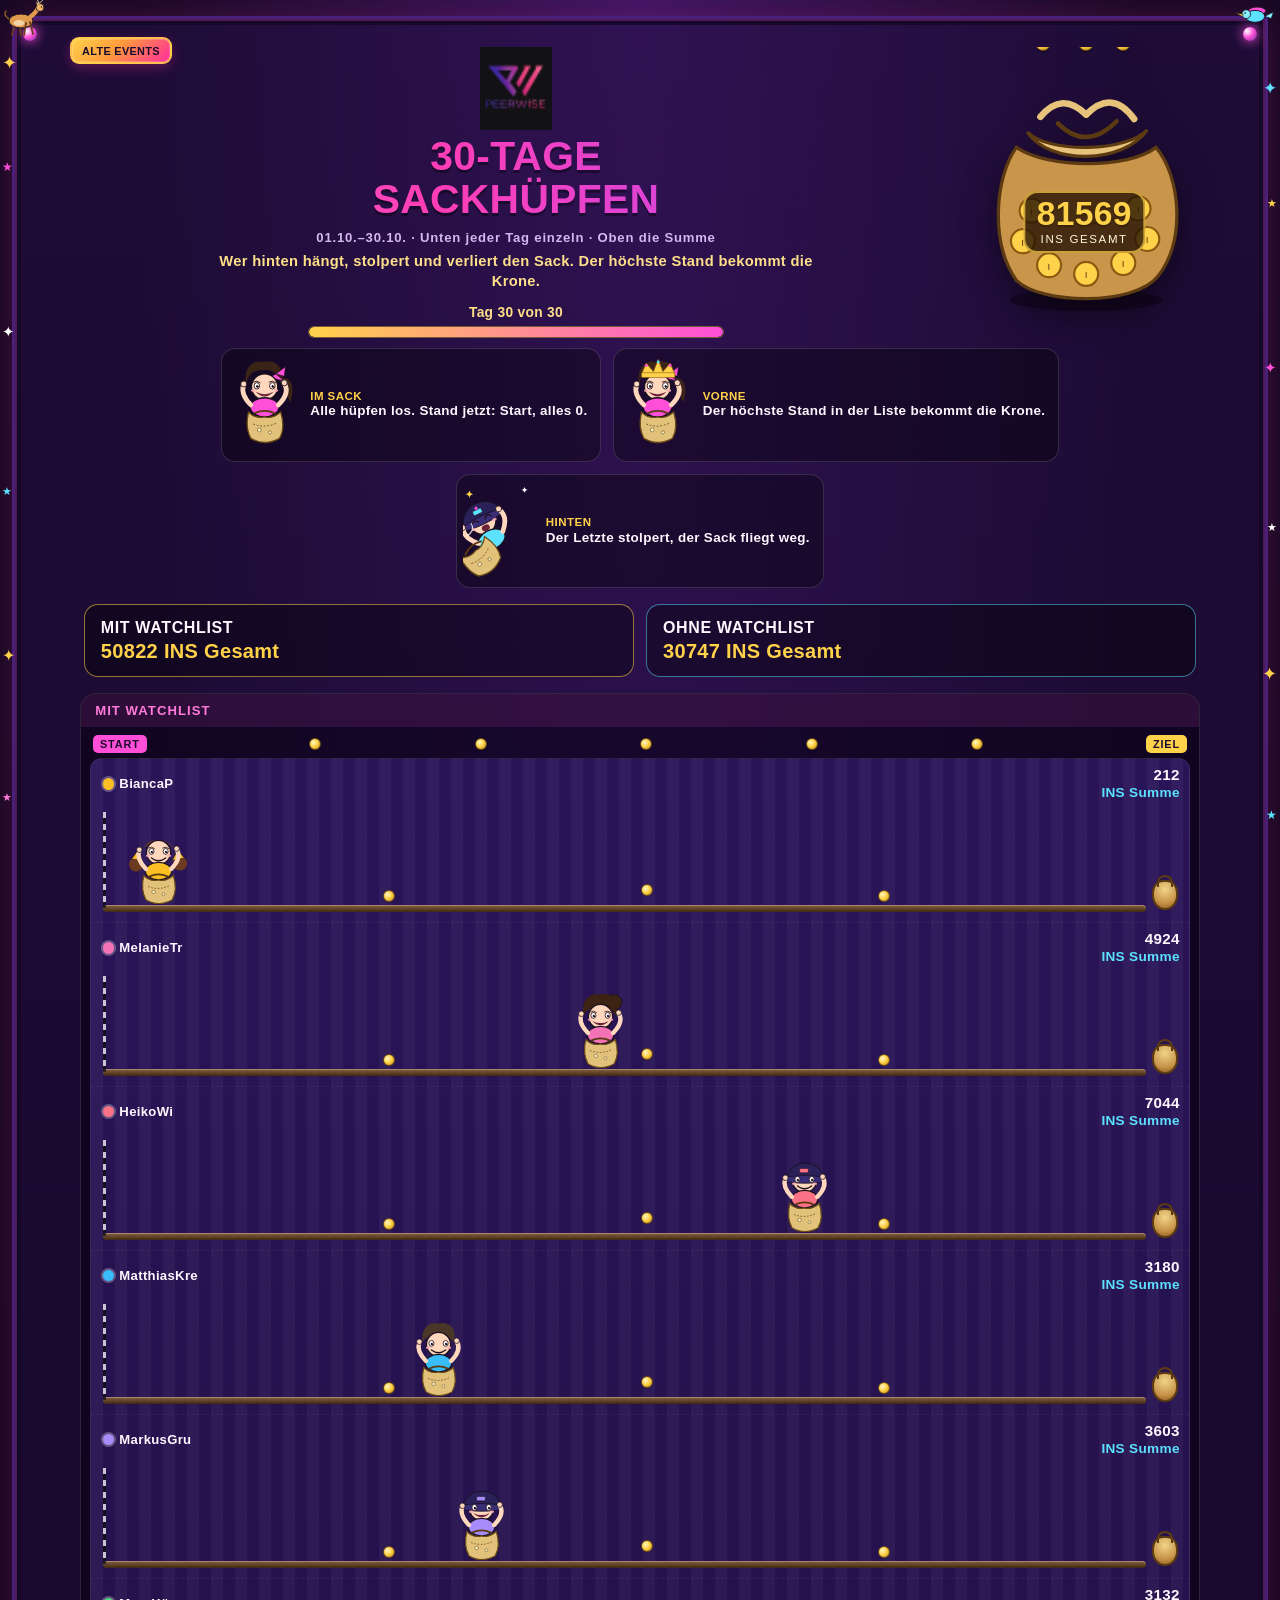
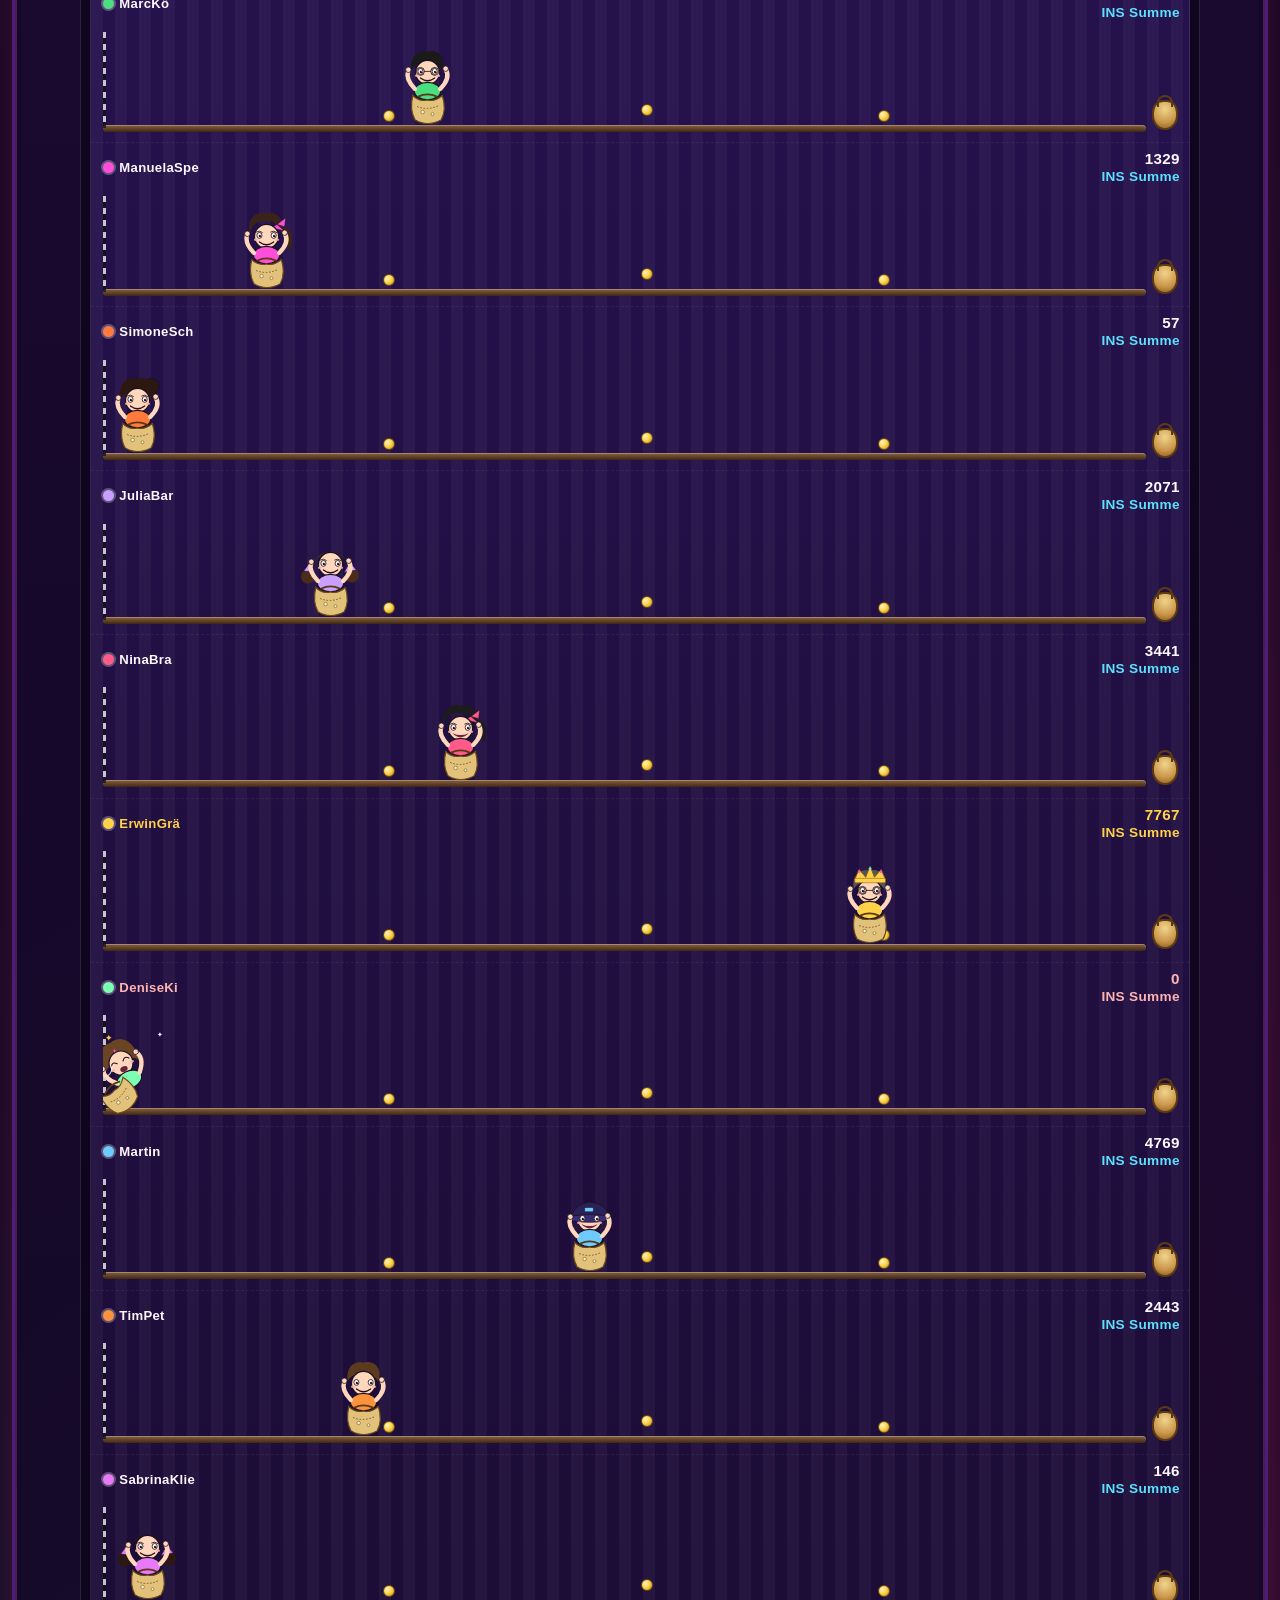
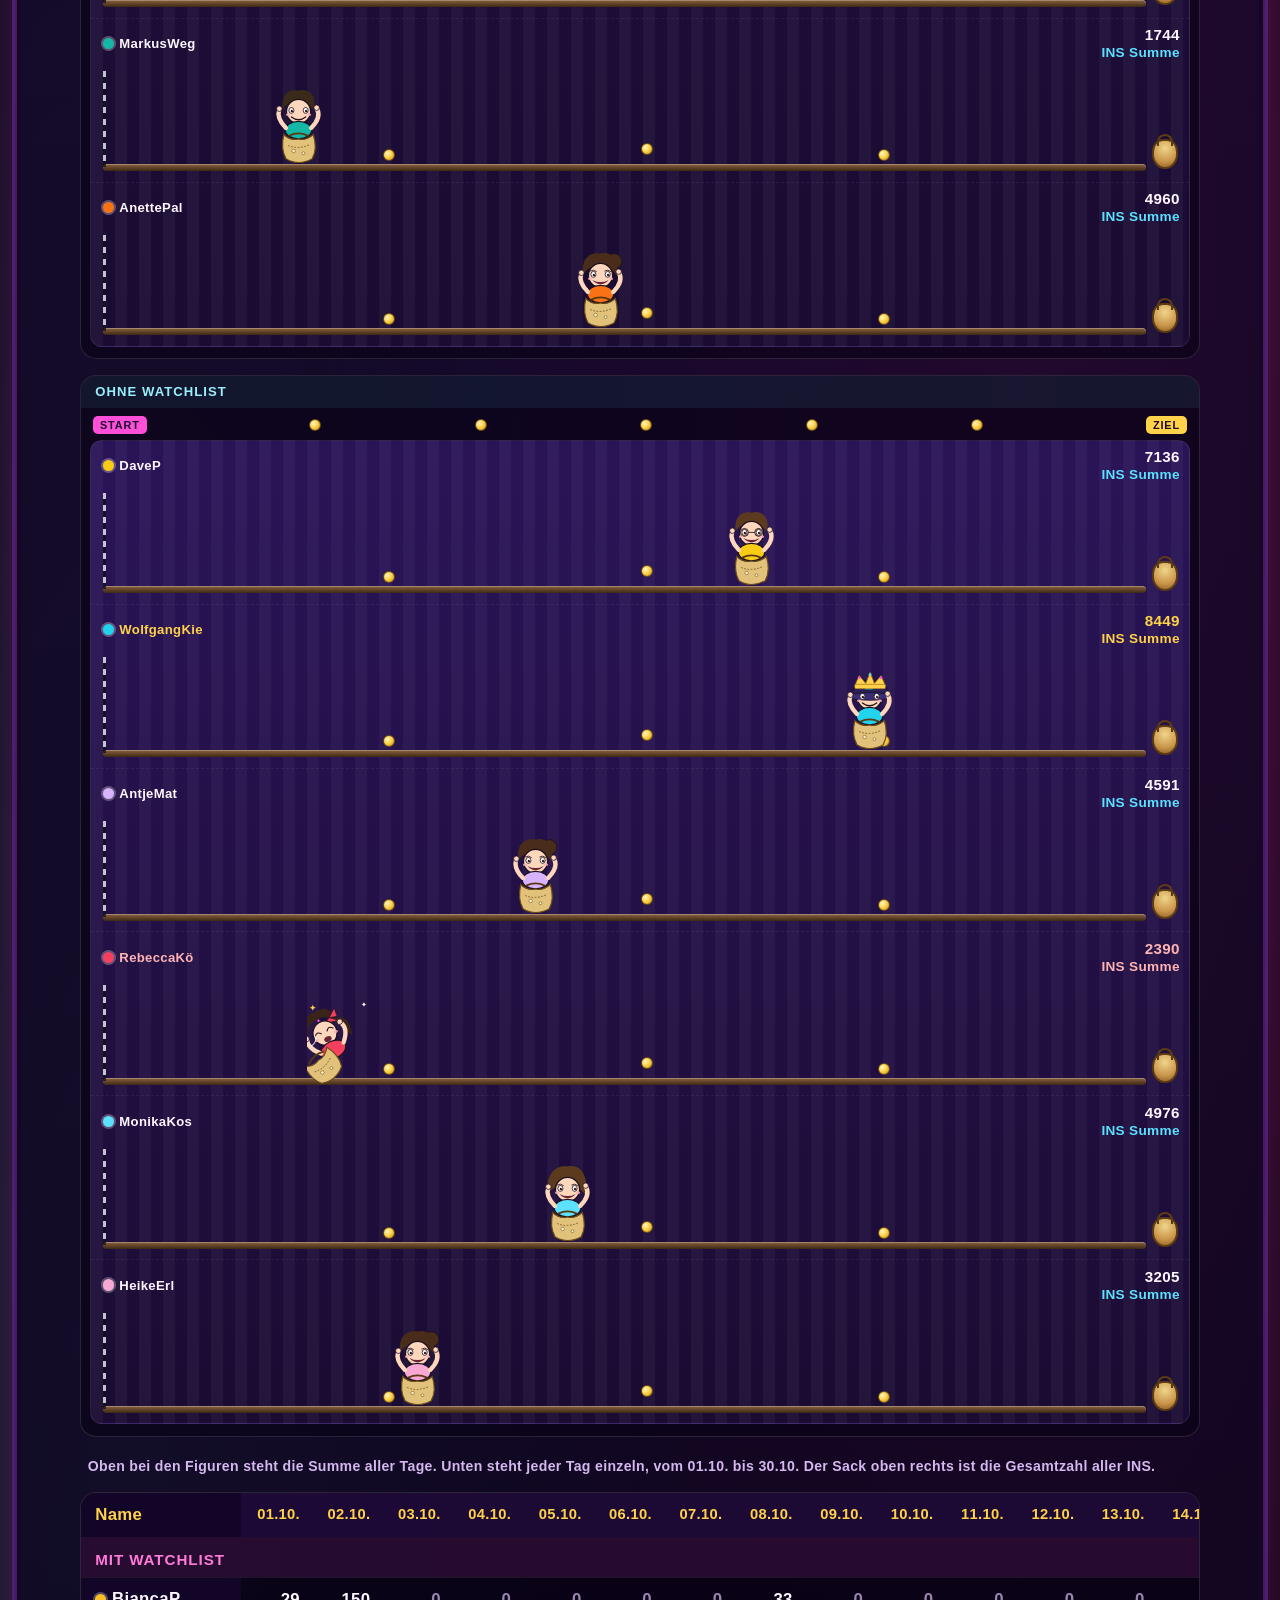
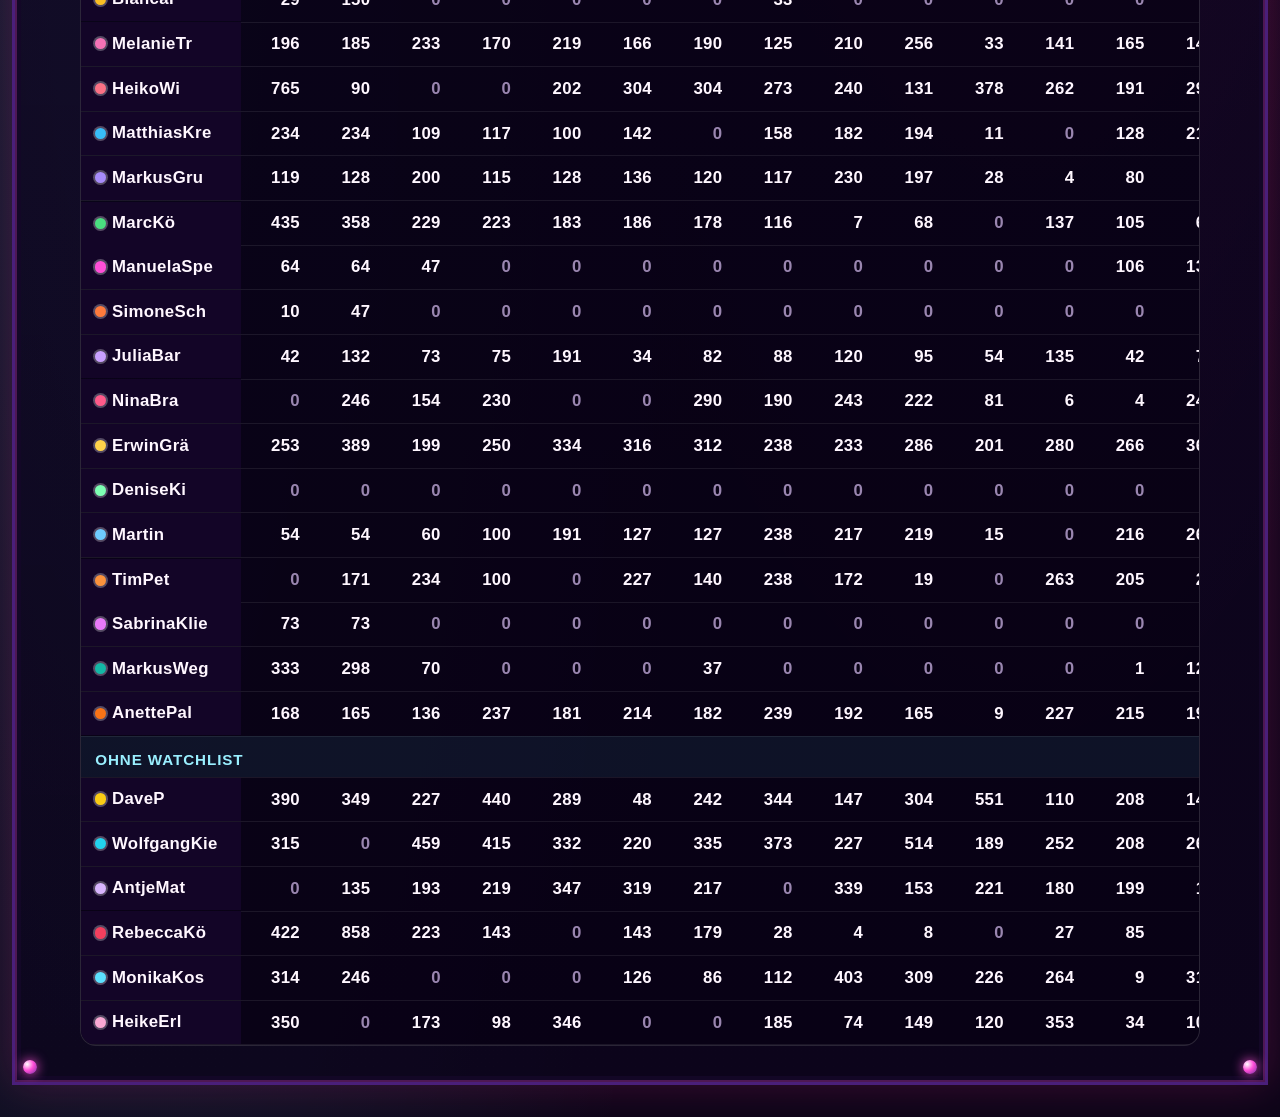
==== commit 08f5f667: "Add the 27 October scores." ====
--- a/index.html
+++ b/index.html
@@ -101,6 +101,6 @@
       }
     })();
   </script>
-  <script src="js/sack-board.js?v=50"></script>
+  <script src="js/sack-board.js?v=51"></script>
 </body>
 </html>
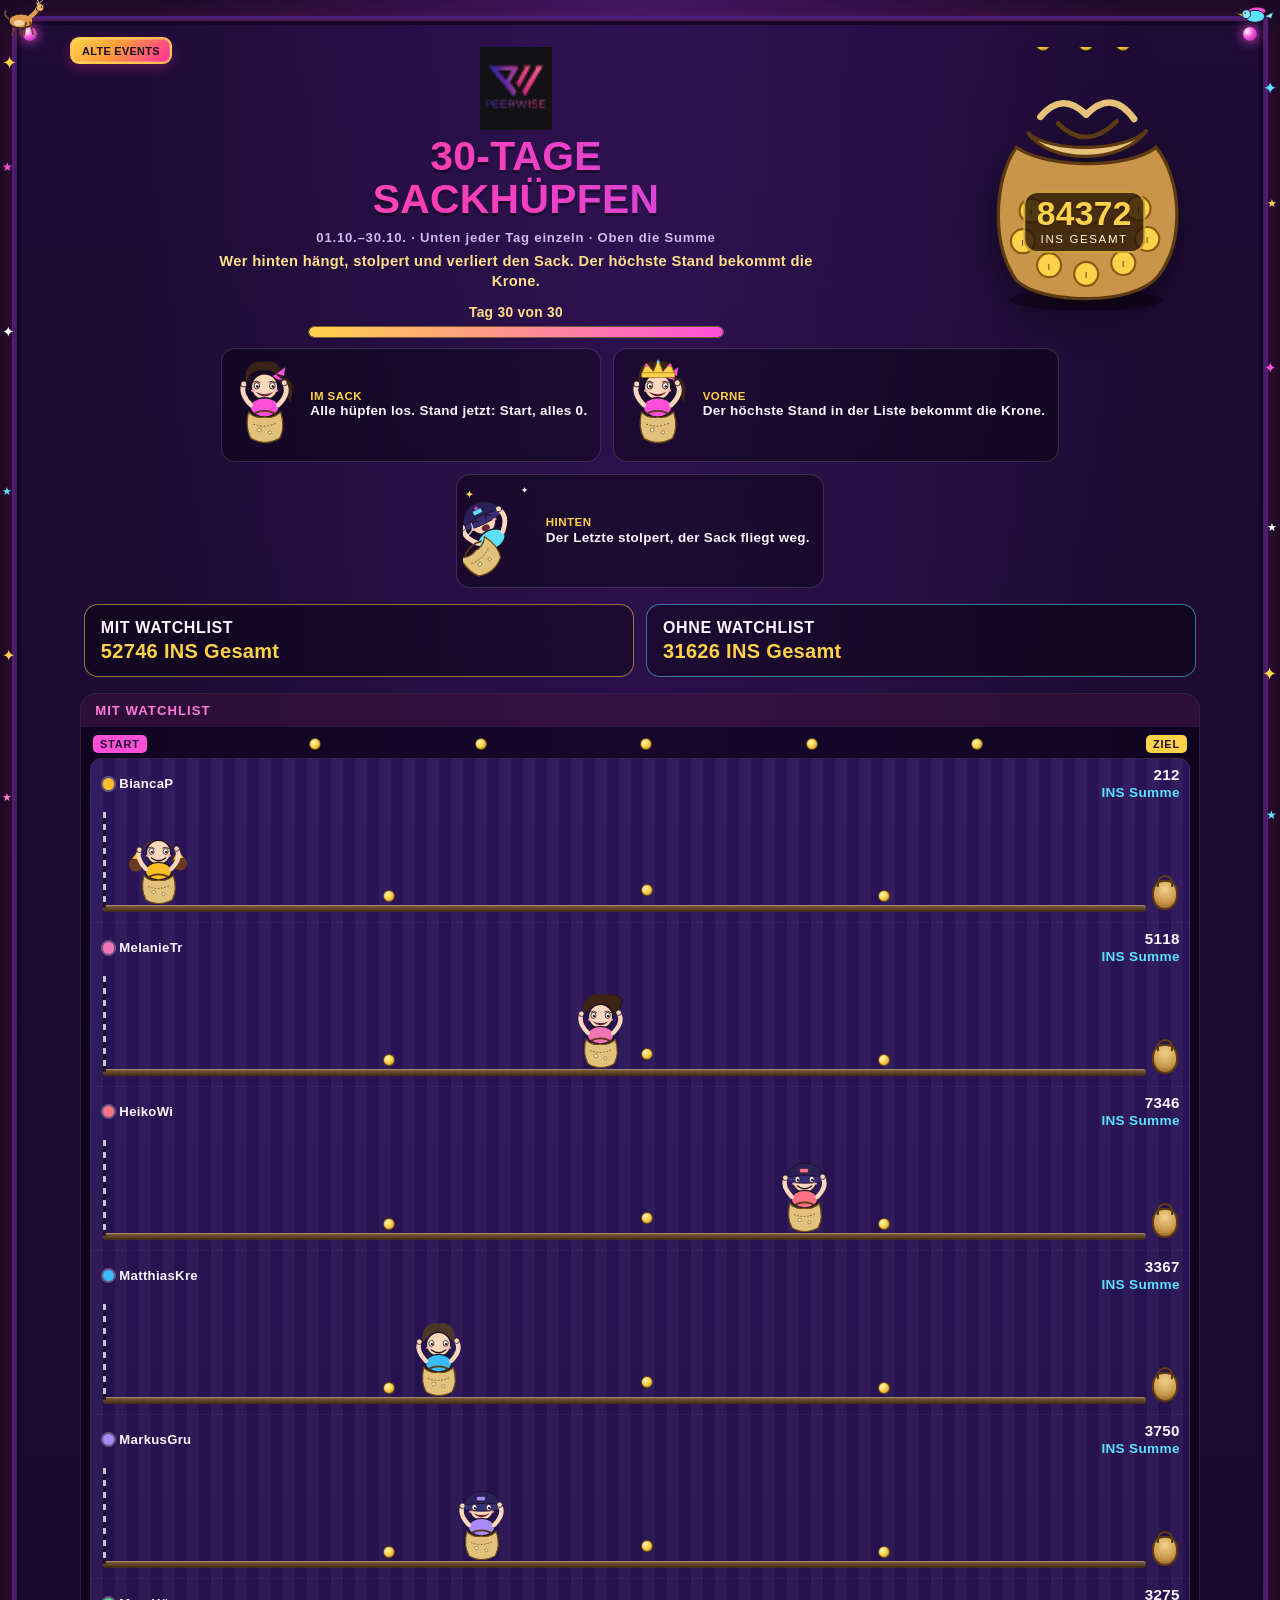
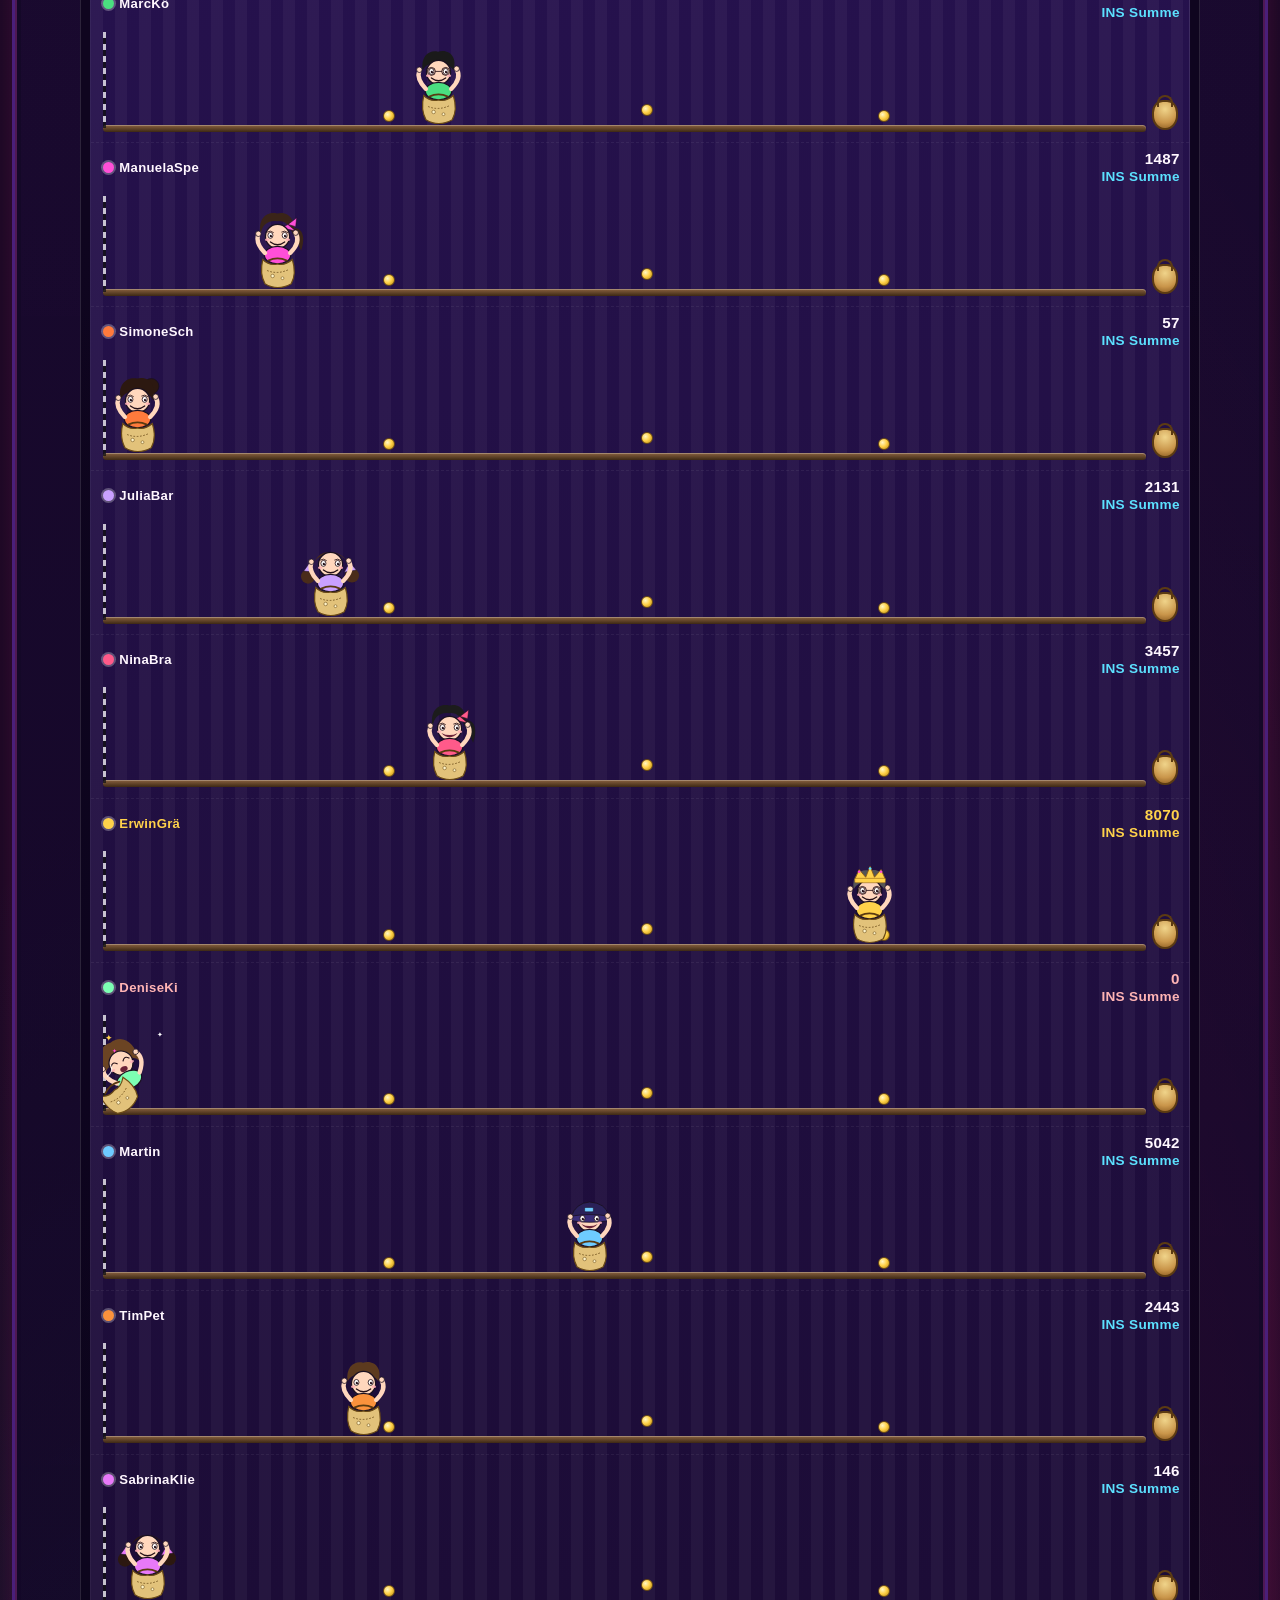
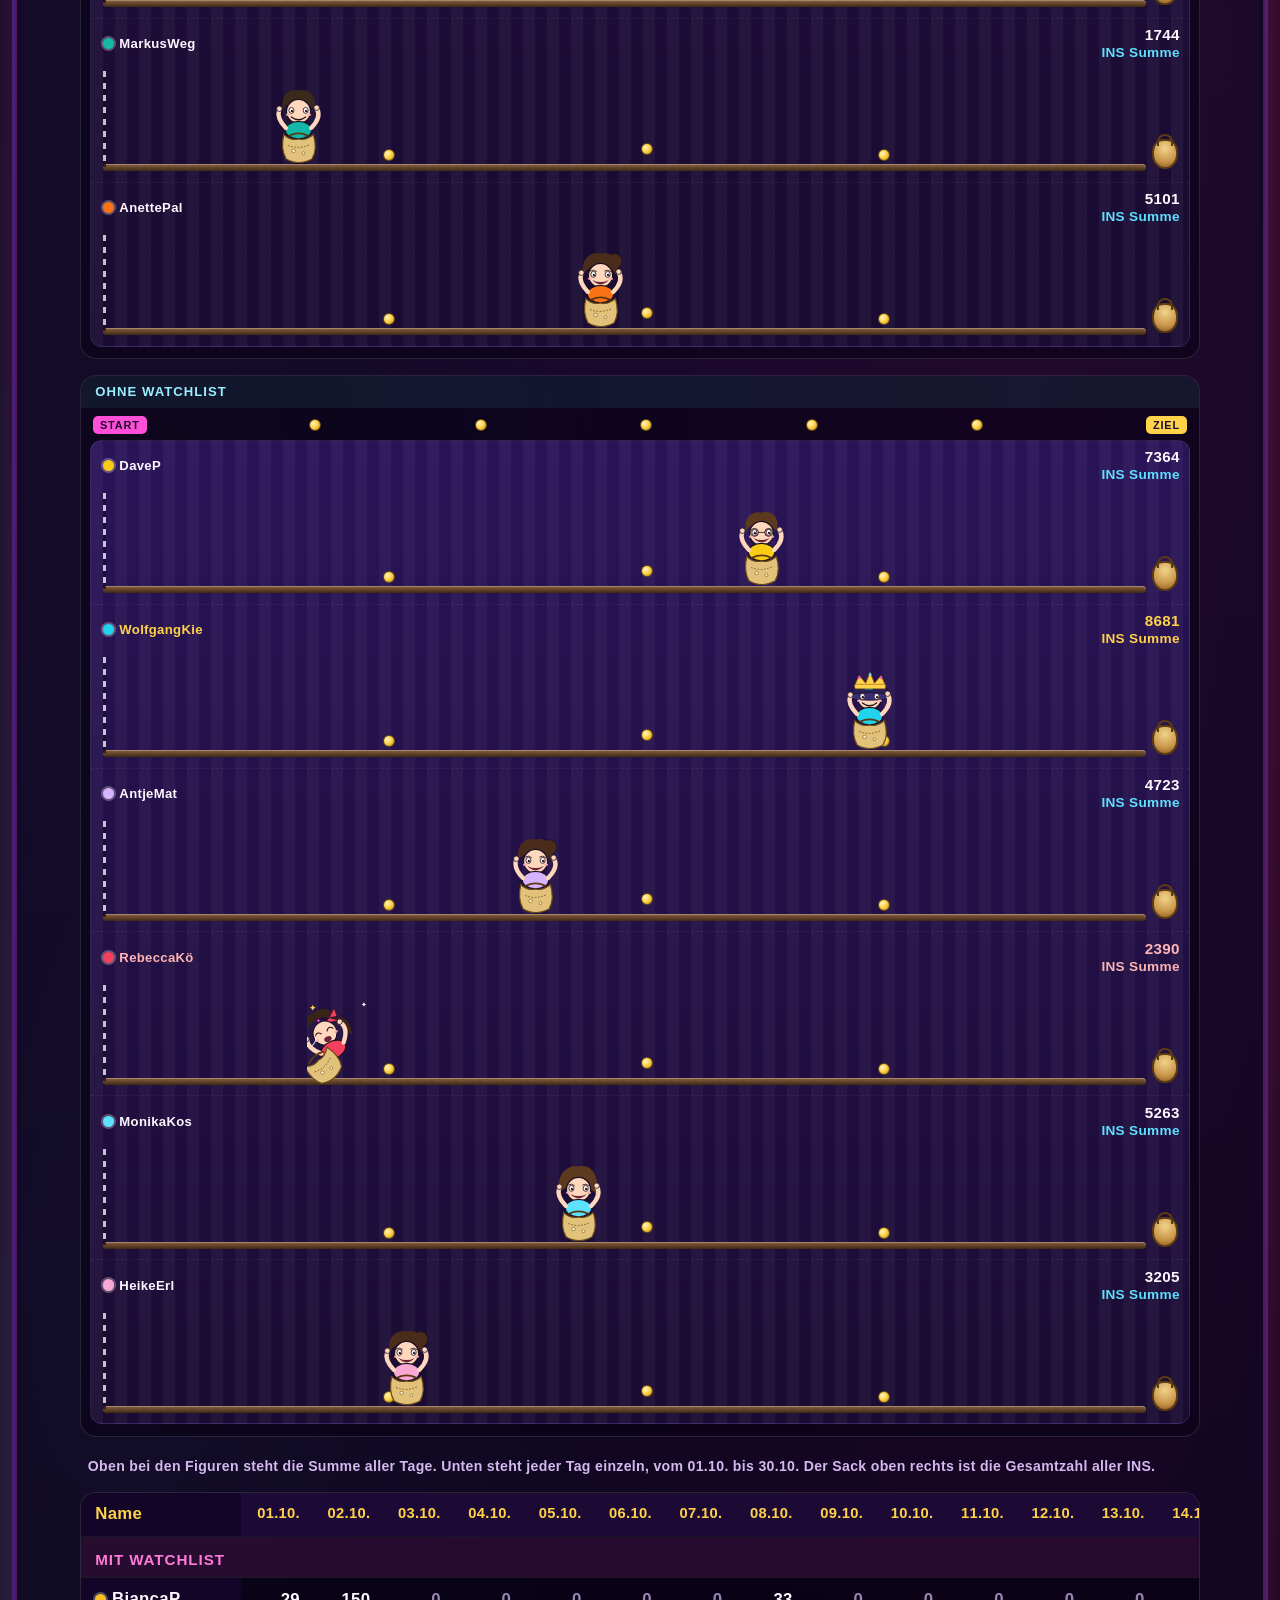
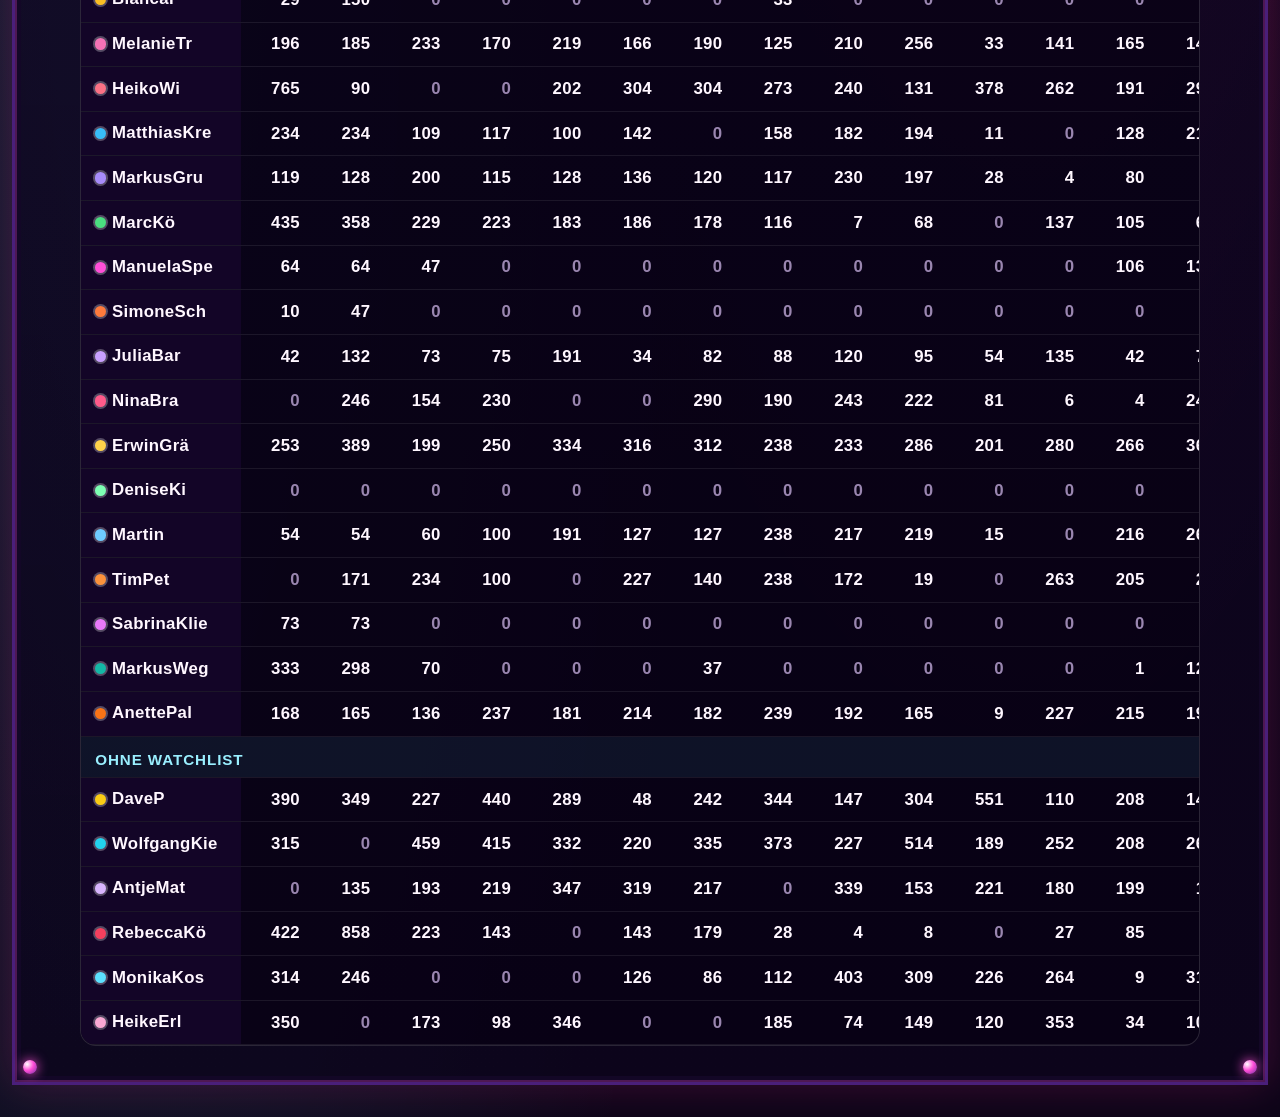
==== commit 5845a09f: "Add the 27 October scores." ====
--- a/index.html
+++ b/index.html
@@ -101,6 +101,6 @@
       }
     })();
   </script>
-  <script src="js/sack-board.js?v=51"></script>
+  <script src="js/sack-board.js?v=53"></script>
 </body>
 </html>
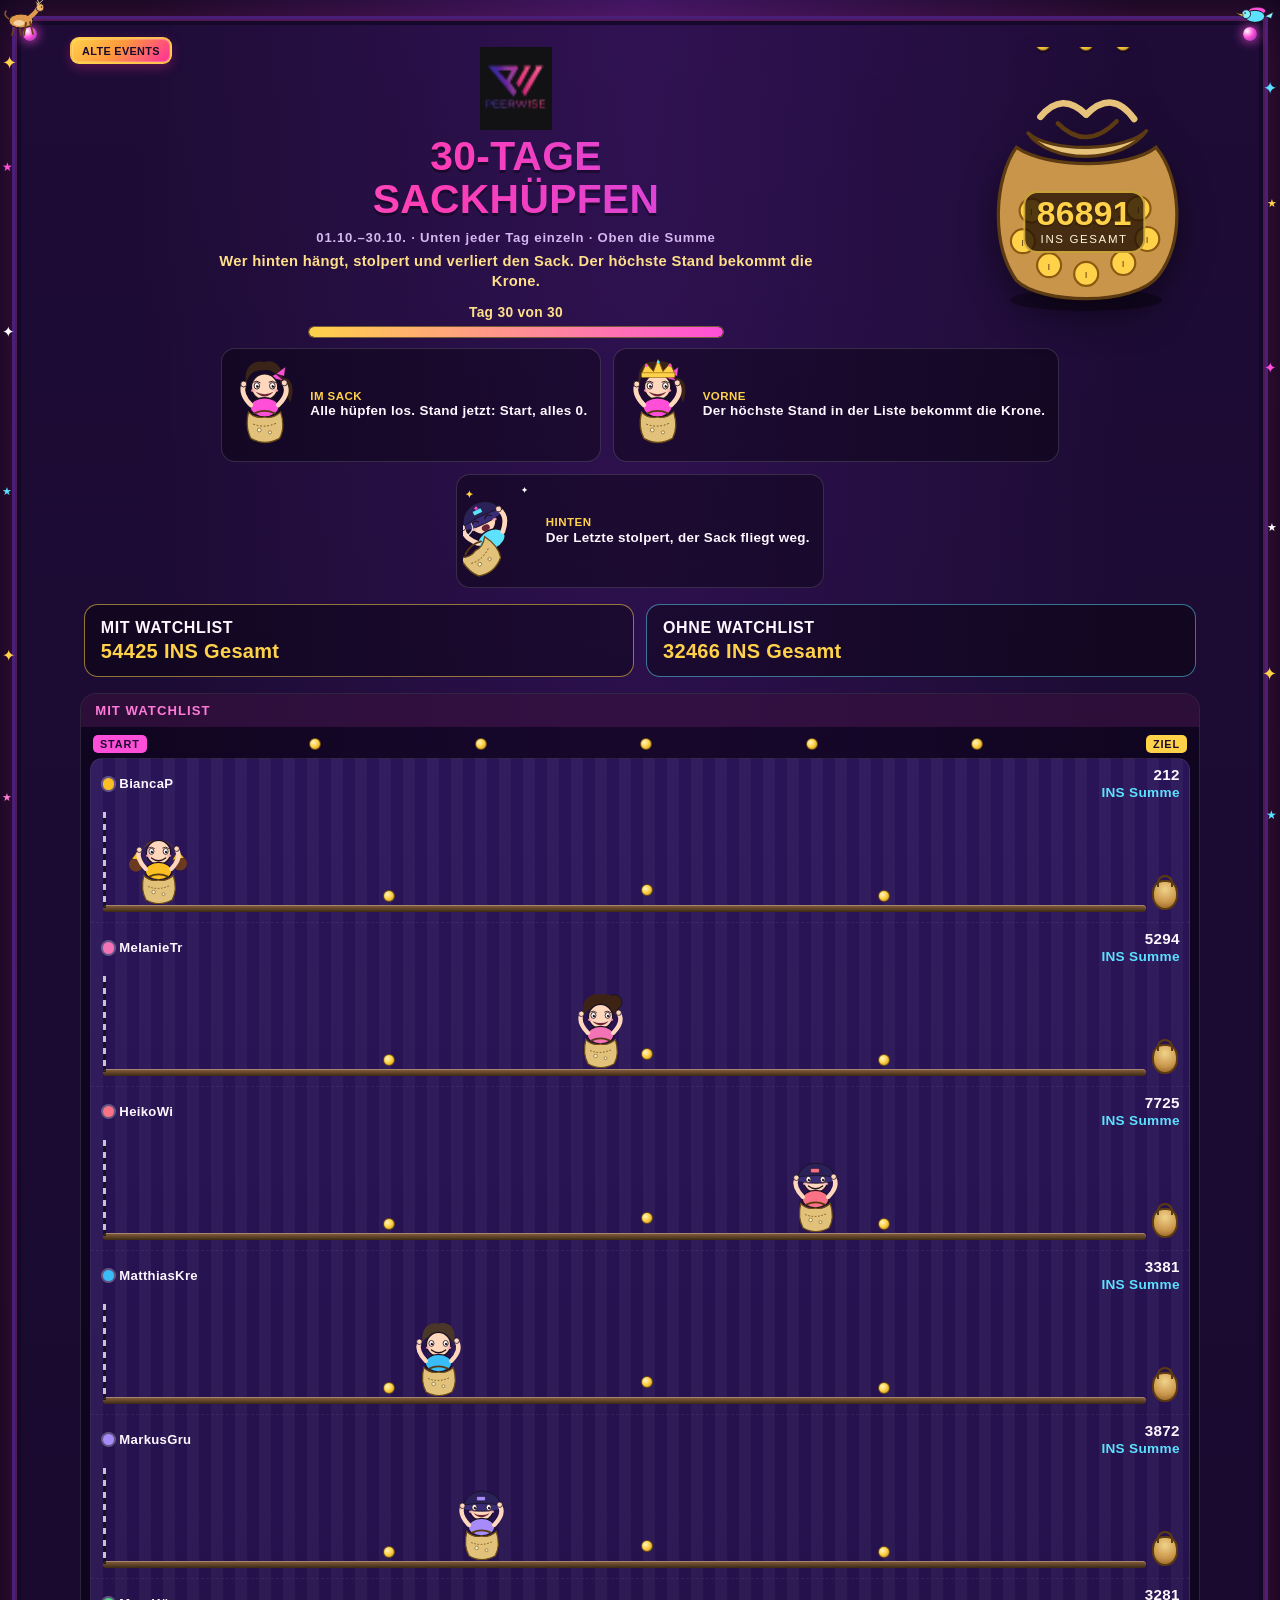
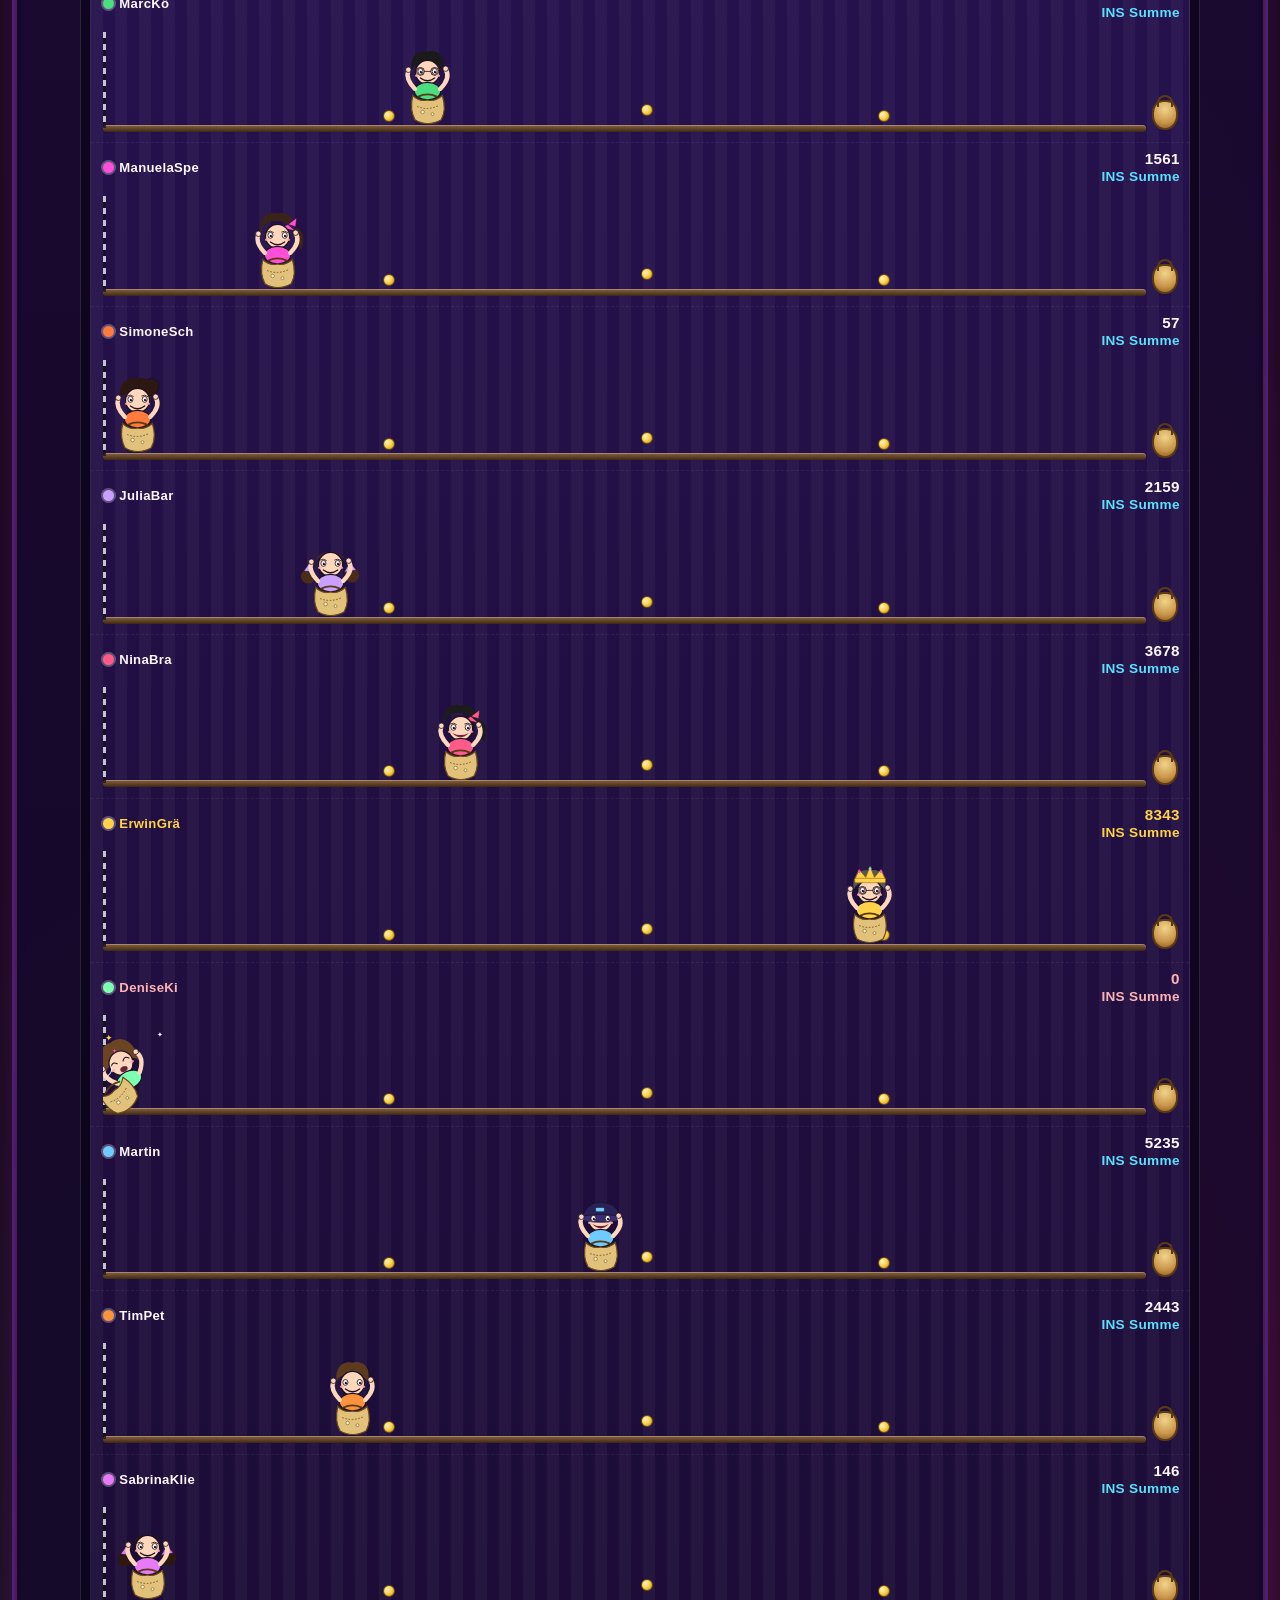
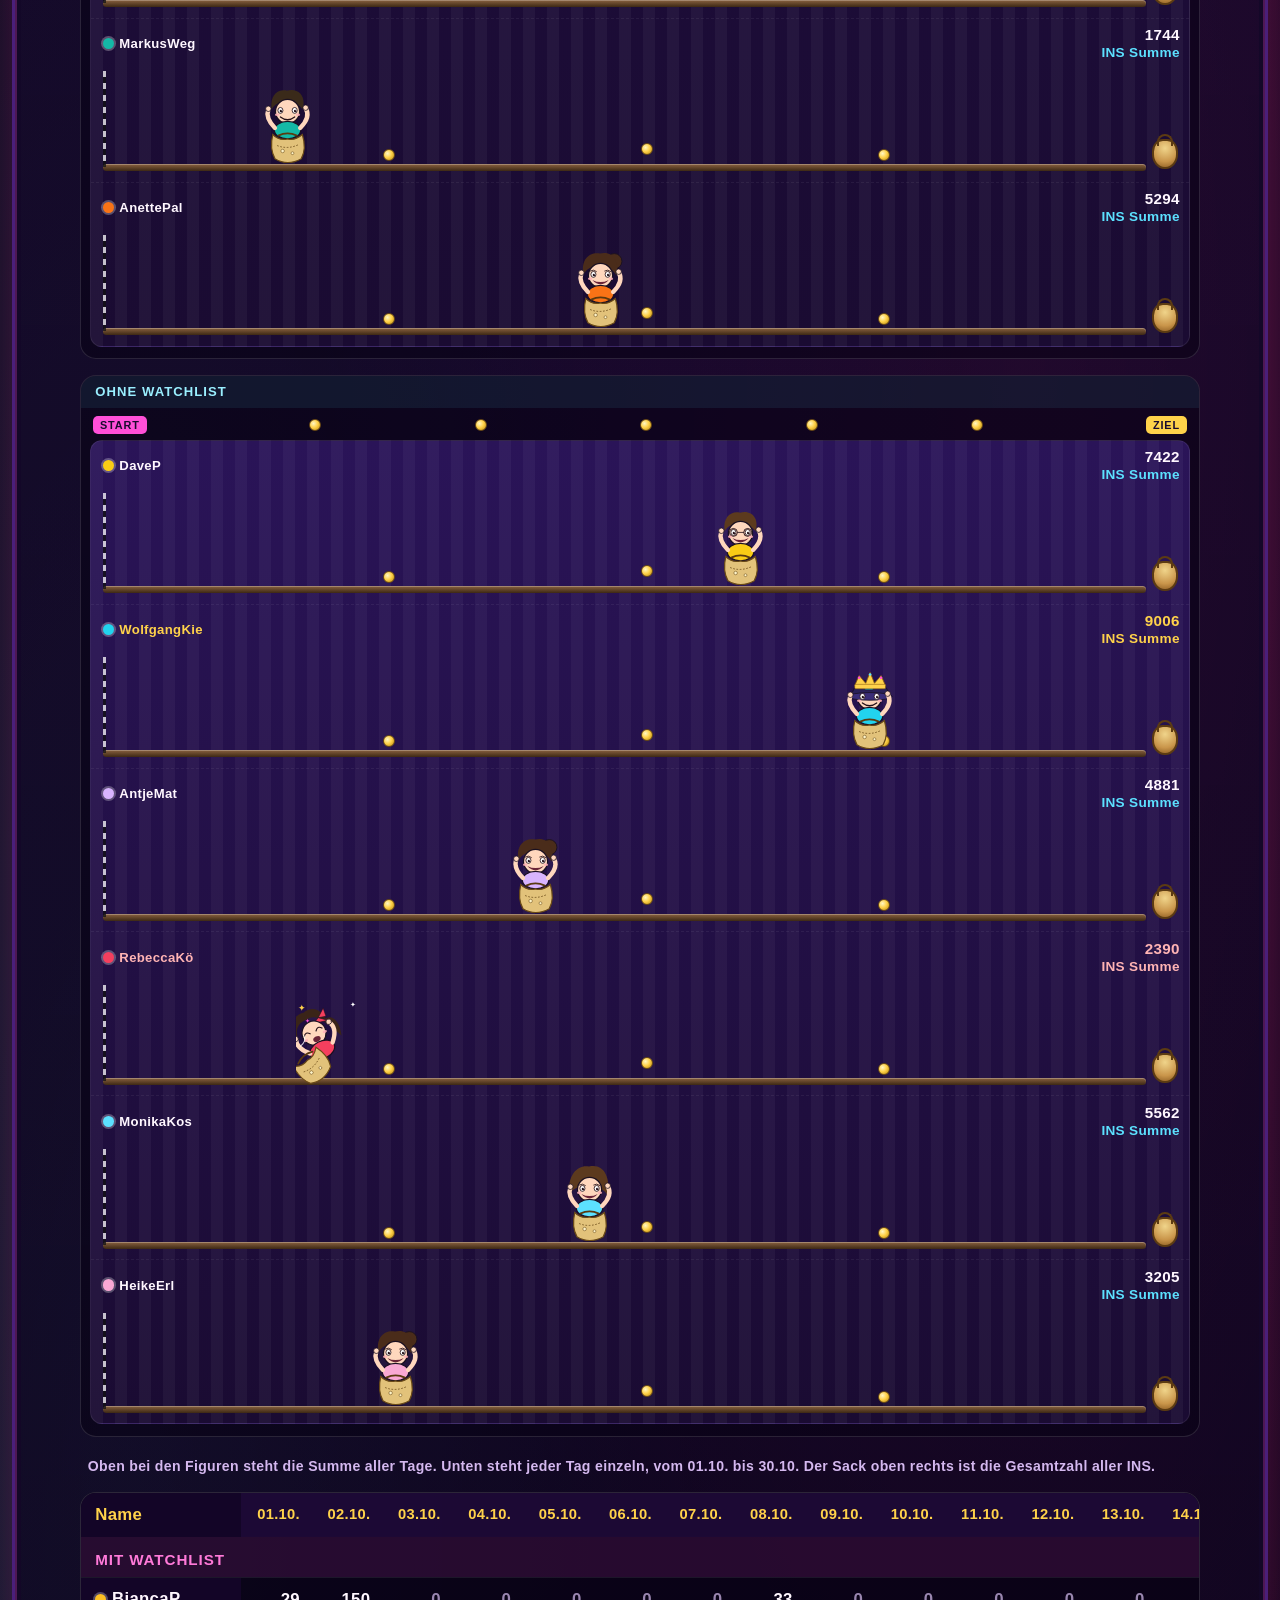
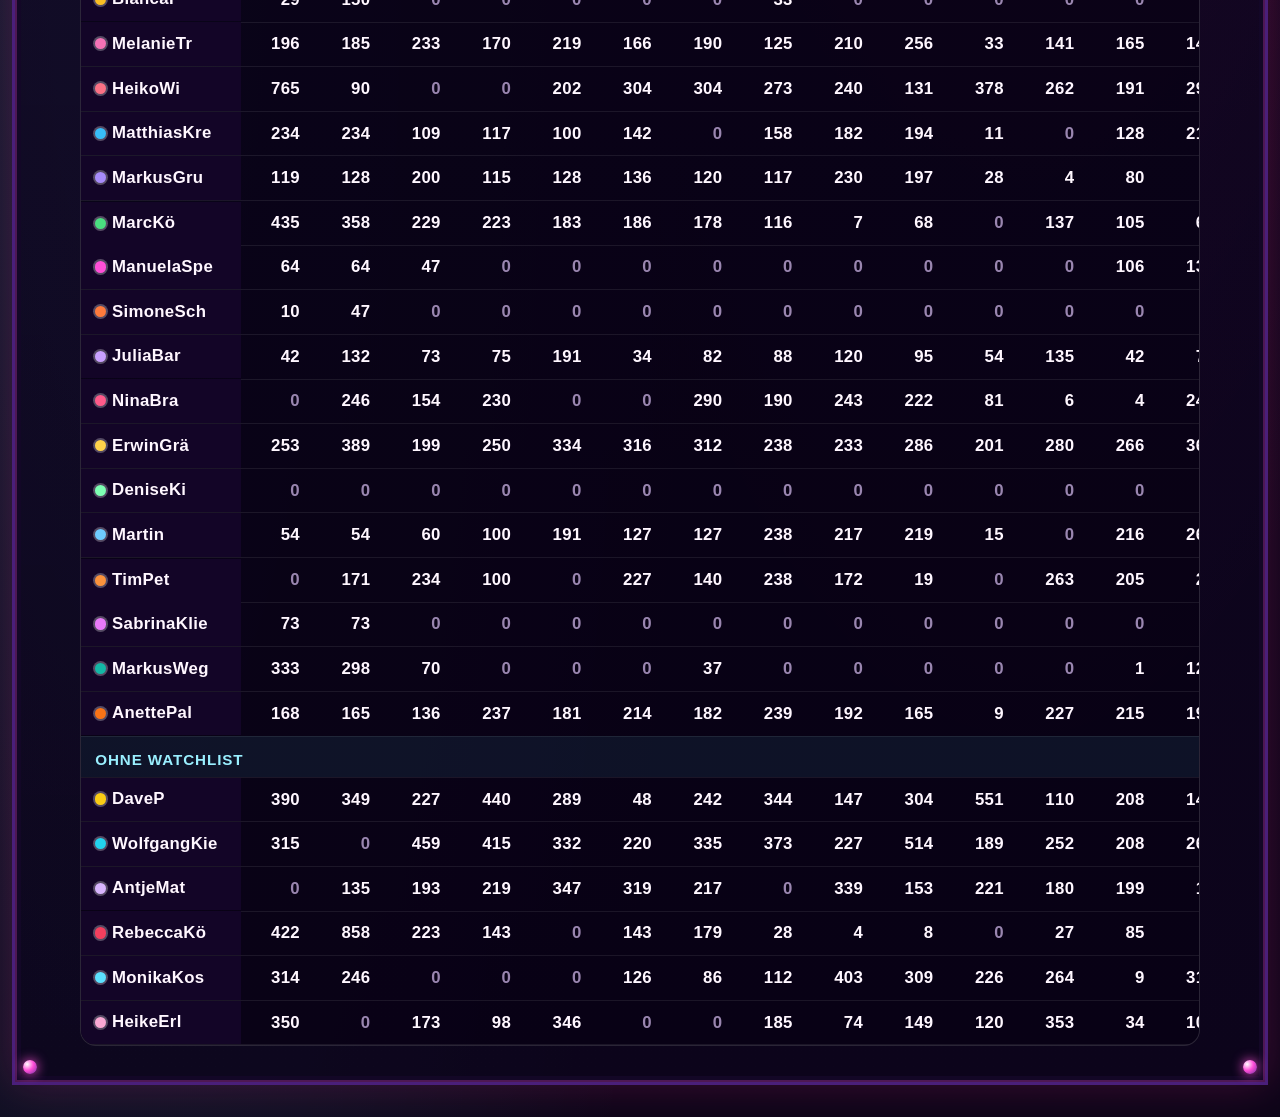
==== commit 7ae839f9: "Add the 29 October scores." ====
--- a/index.html
+++ b/index.html
@@ -101,6 +101,6 @@
       }
     })();
   </script>
-  <script src="js/sack-board.js?v=53"></script>
+  <script src="js/sack-board.js?v=54"></script>
 </body>
 </html>
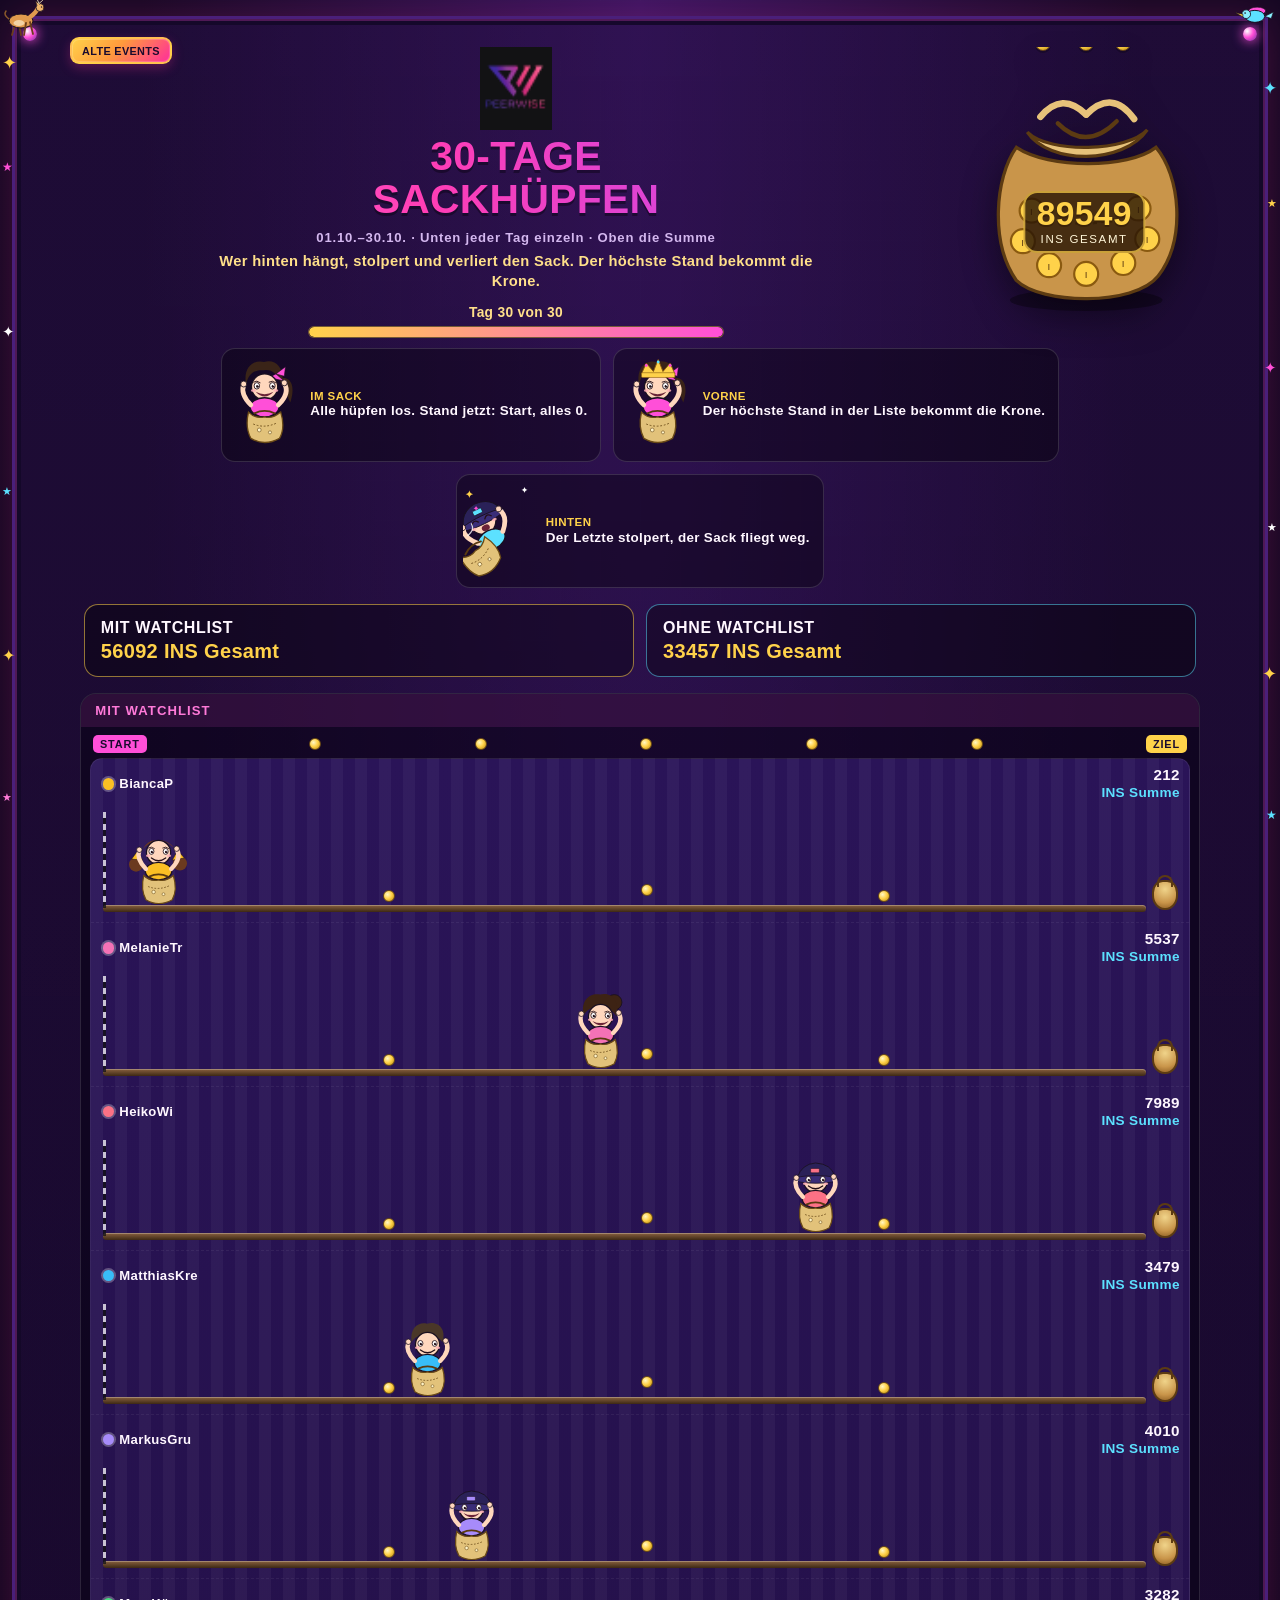
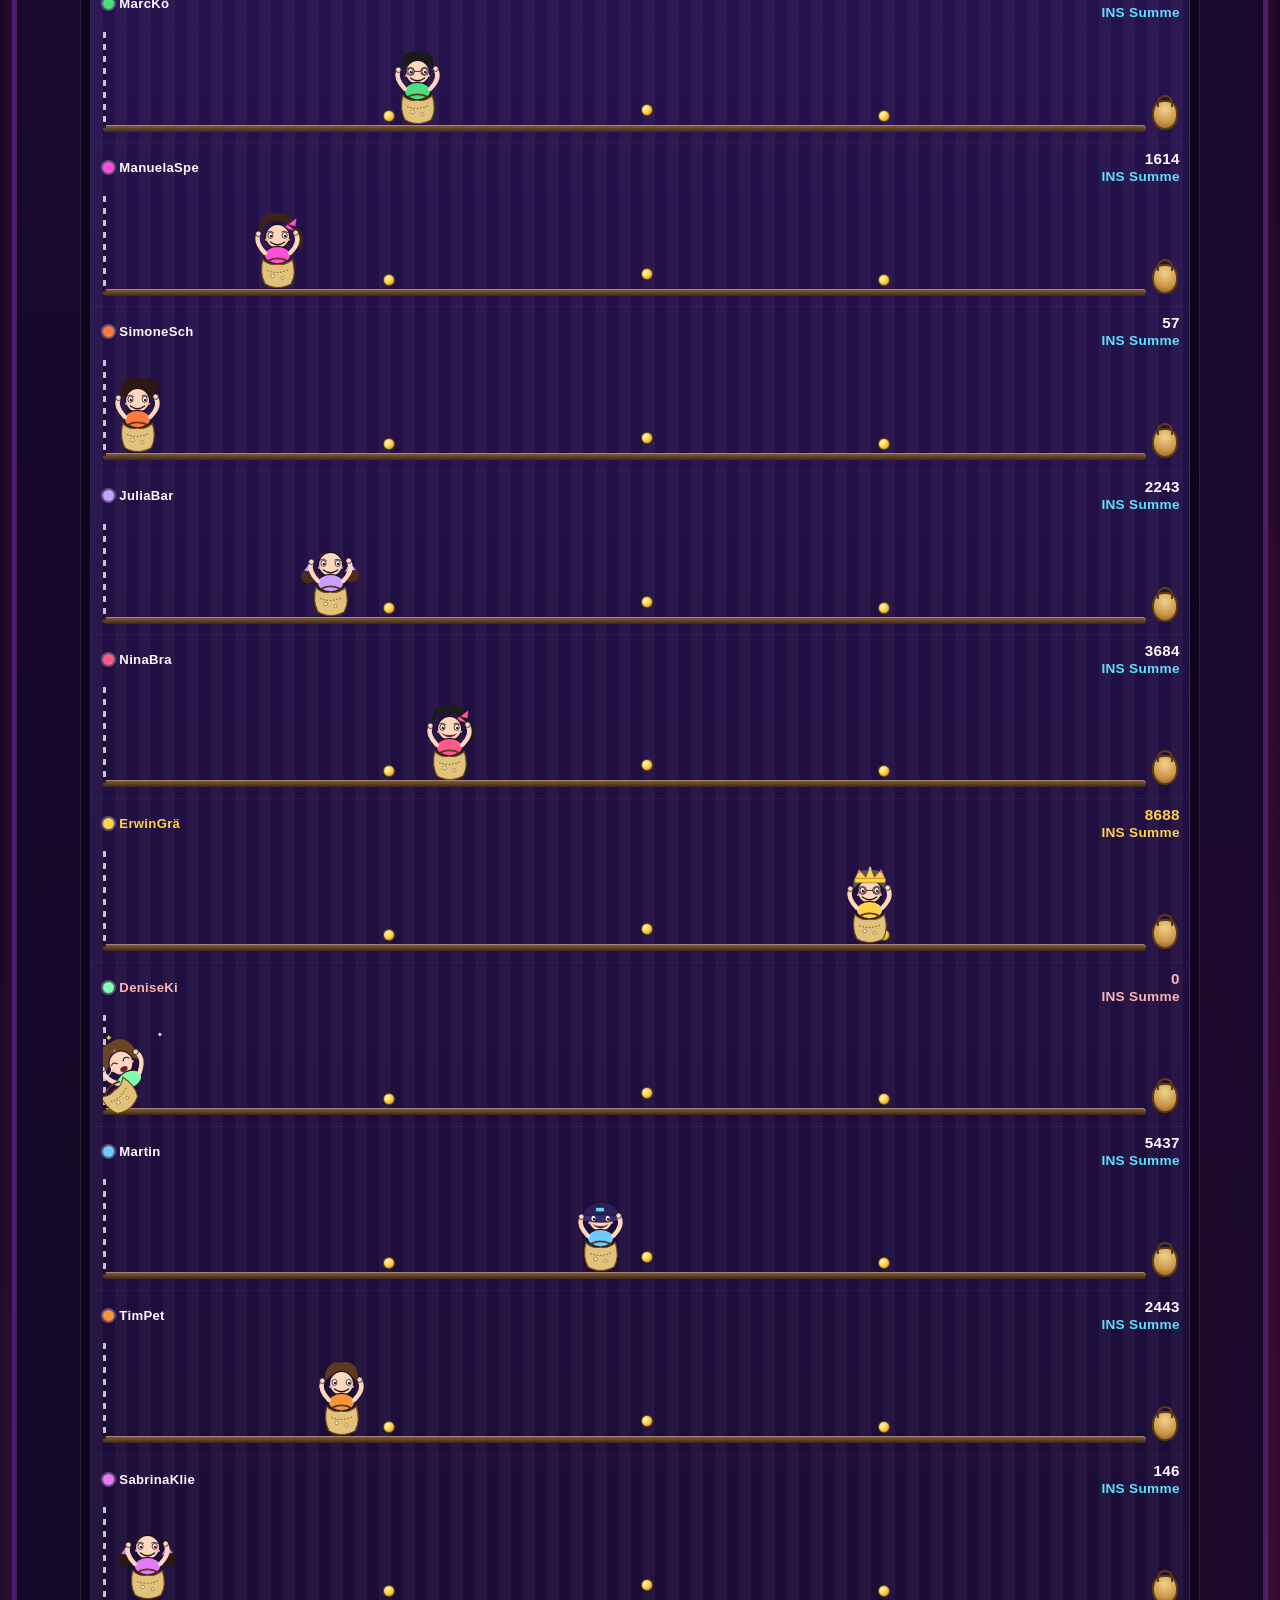
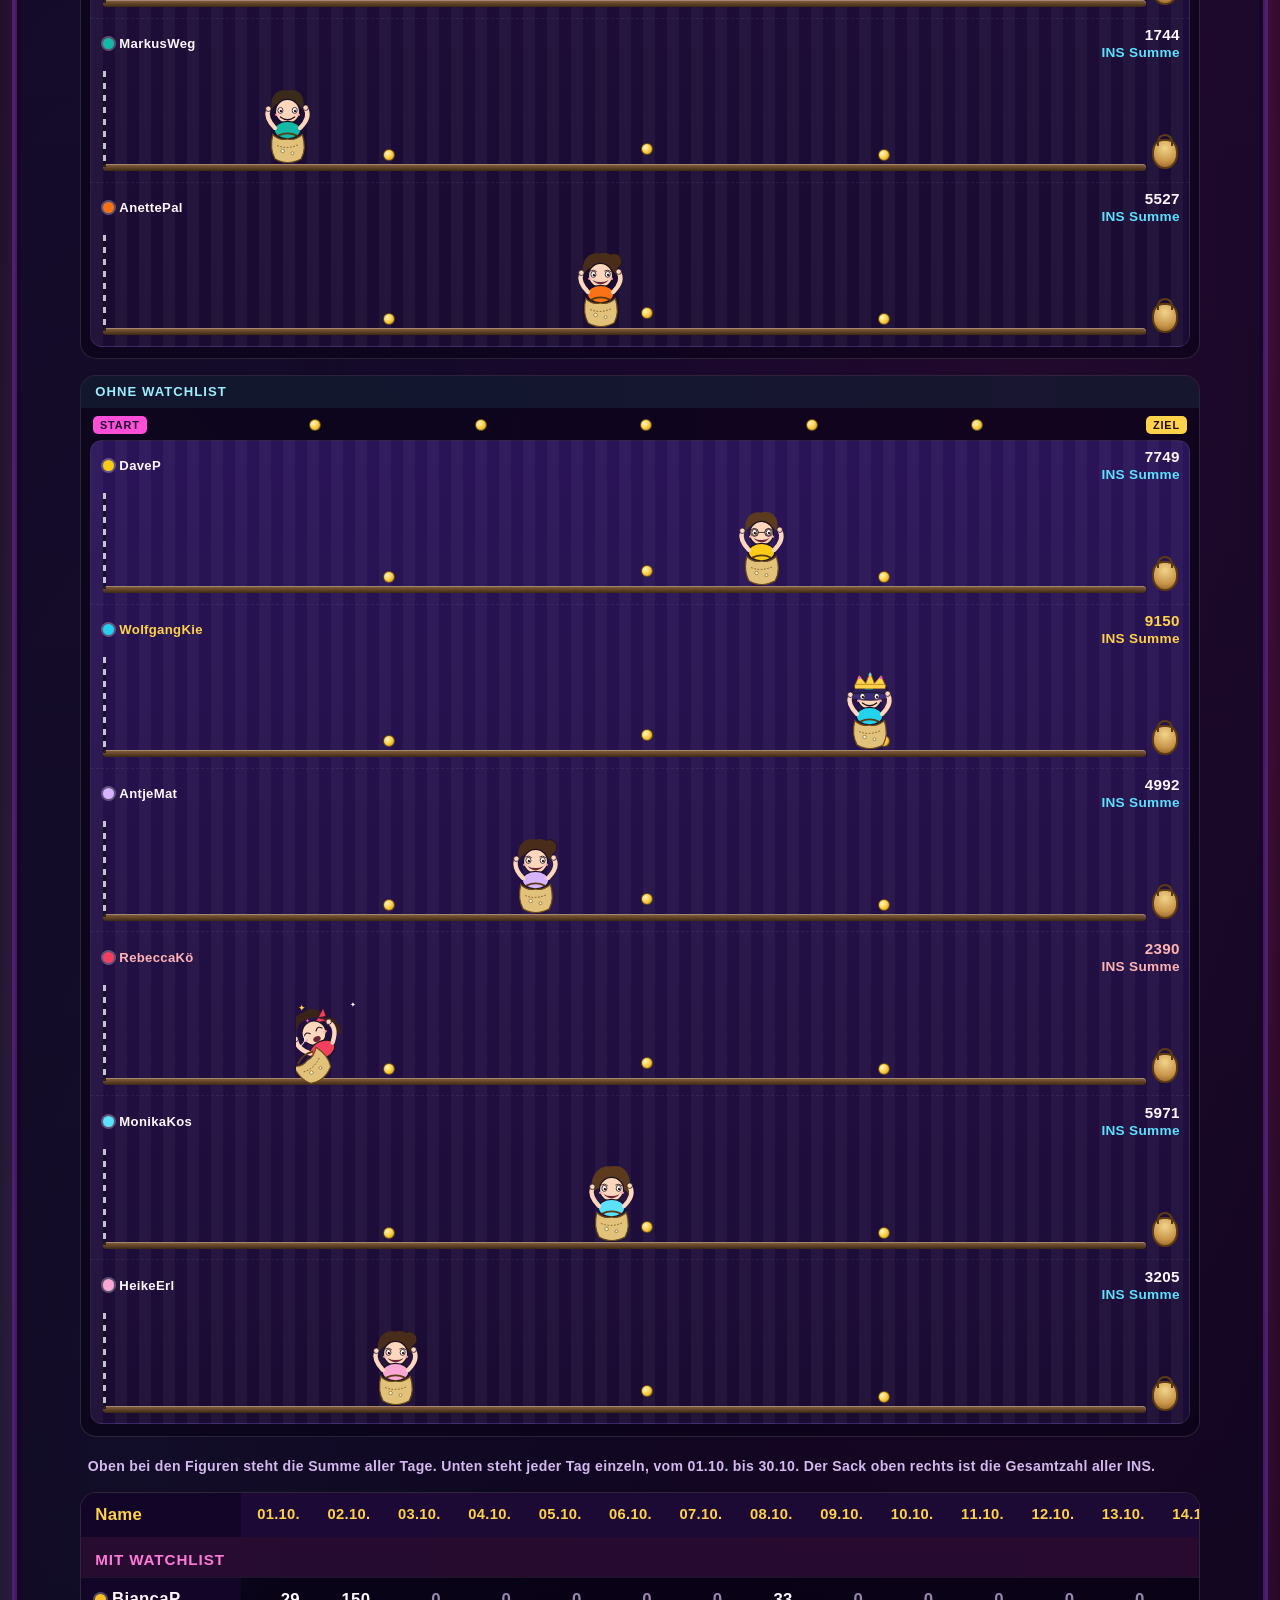
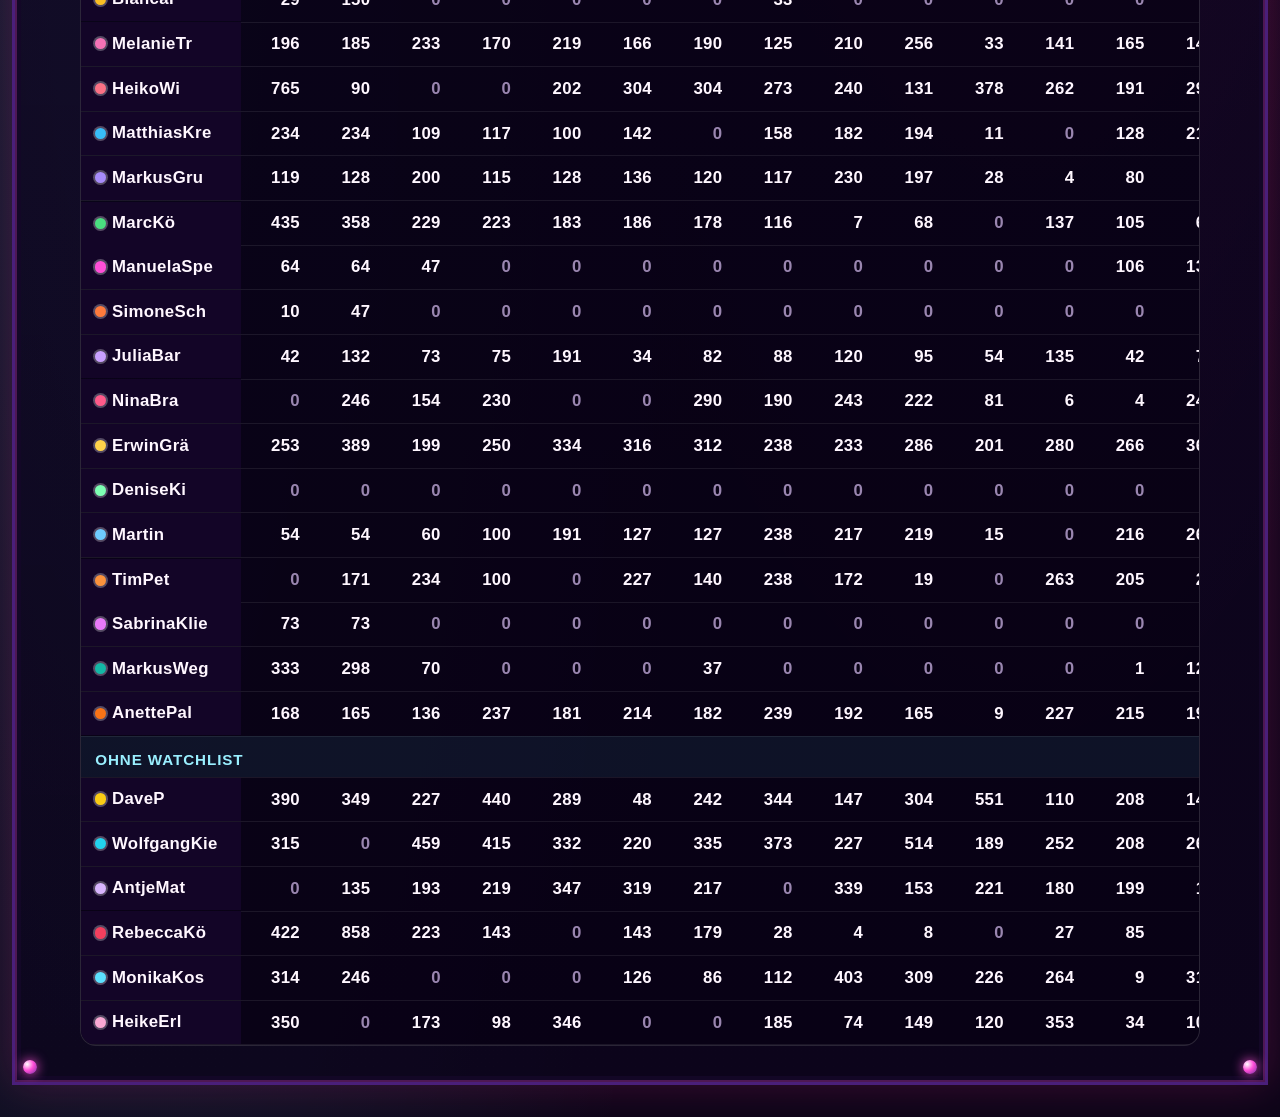
==== commit 4f8c8e8e: "Add the 30 October scores." ====
--- a/index.html
+++ b/index.html
@@ -101,6 +101,6 @@
       }
     })();
   </script>
-  <script src="js/sack-board.js?v=54"></script>
+  <script src="js/sack-board.js?v=55"></script>
 </body>
 </html>
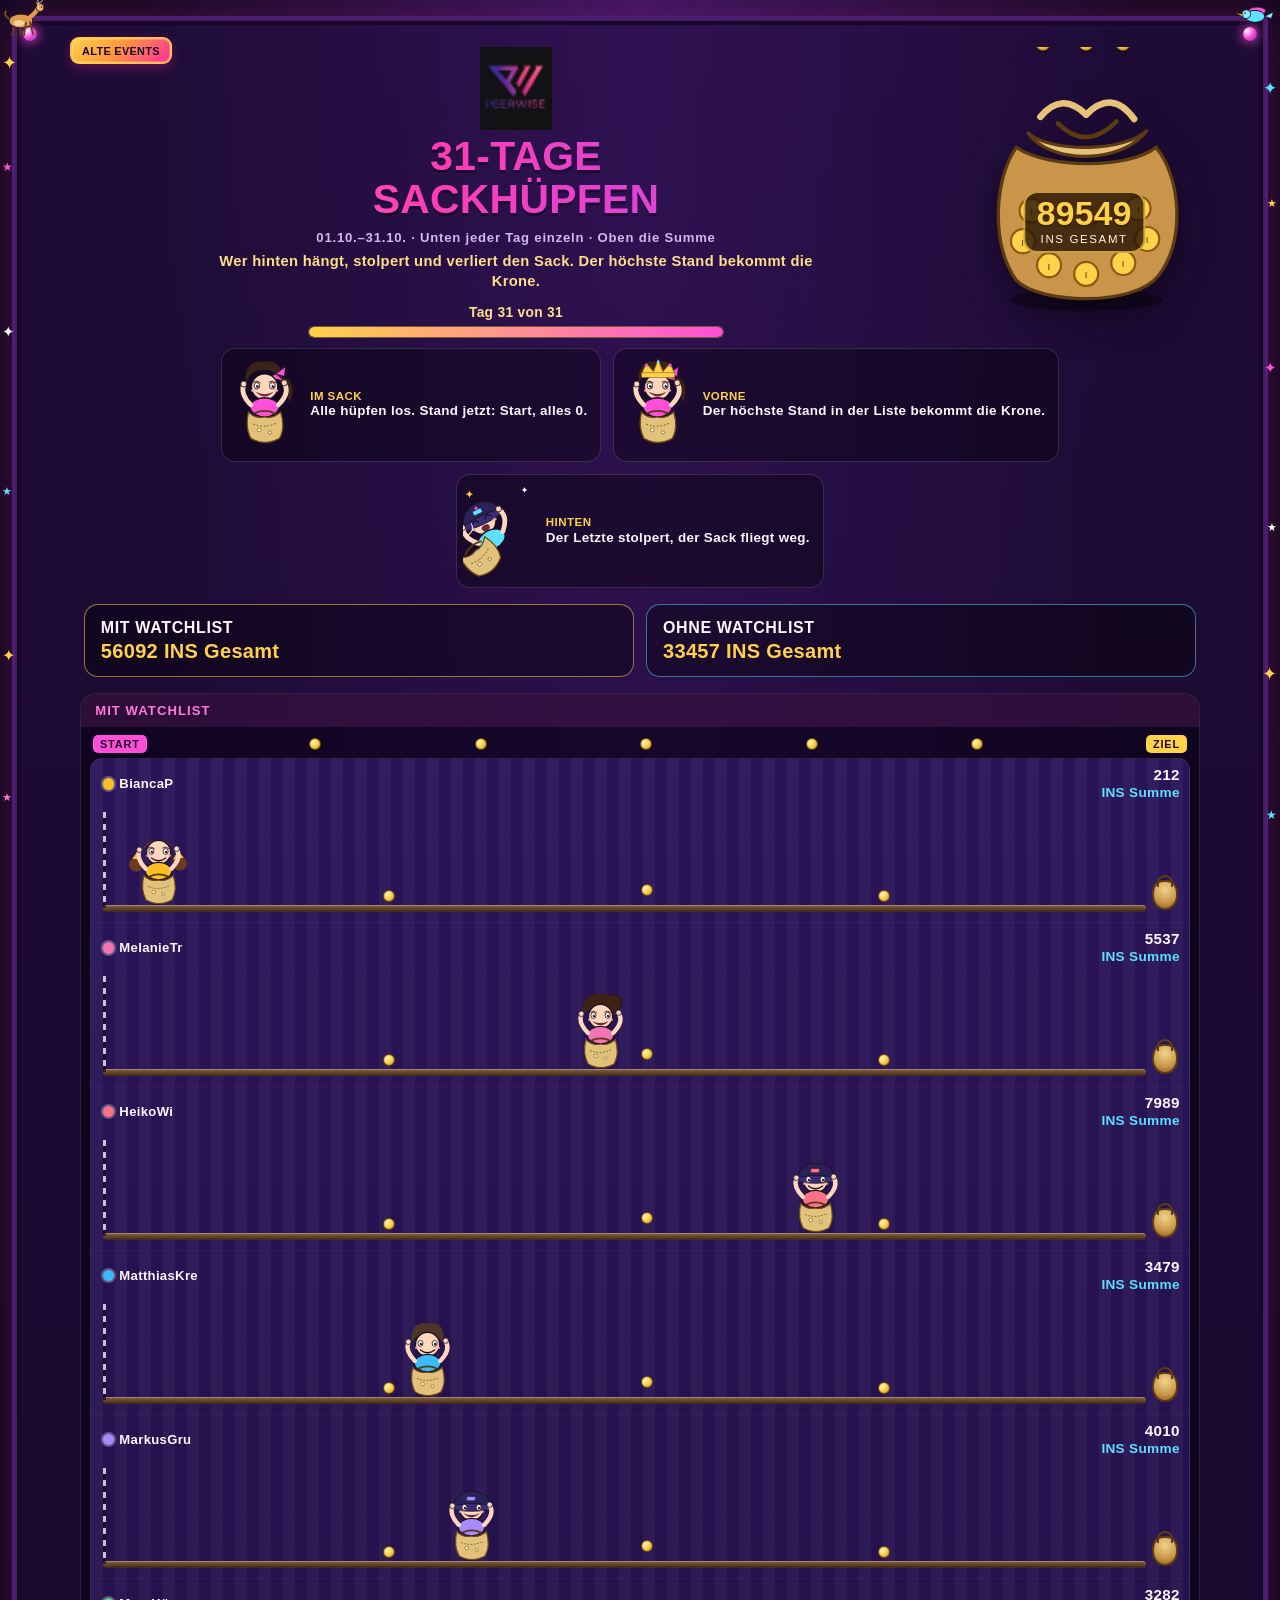
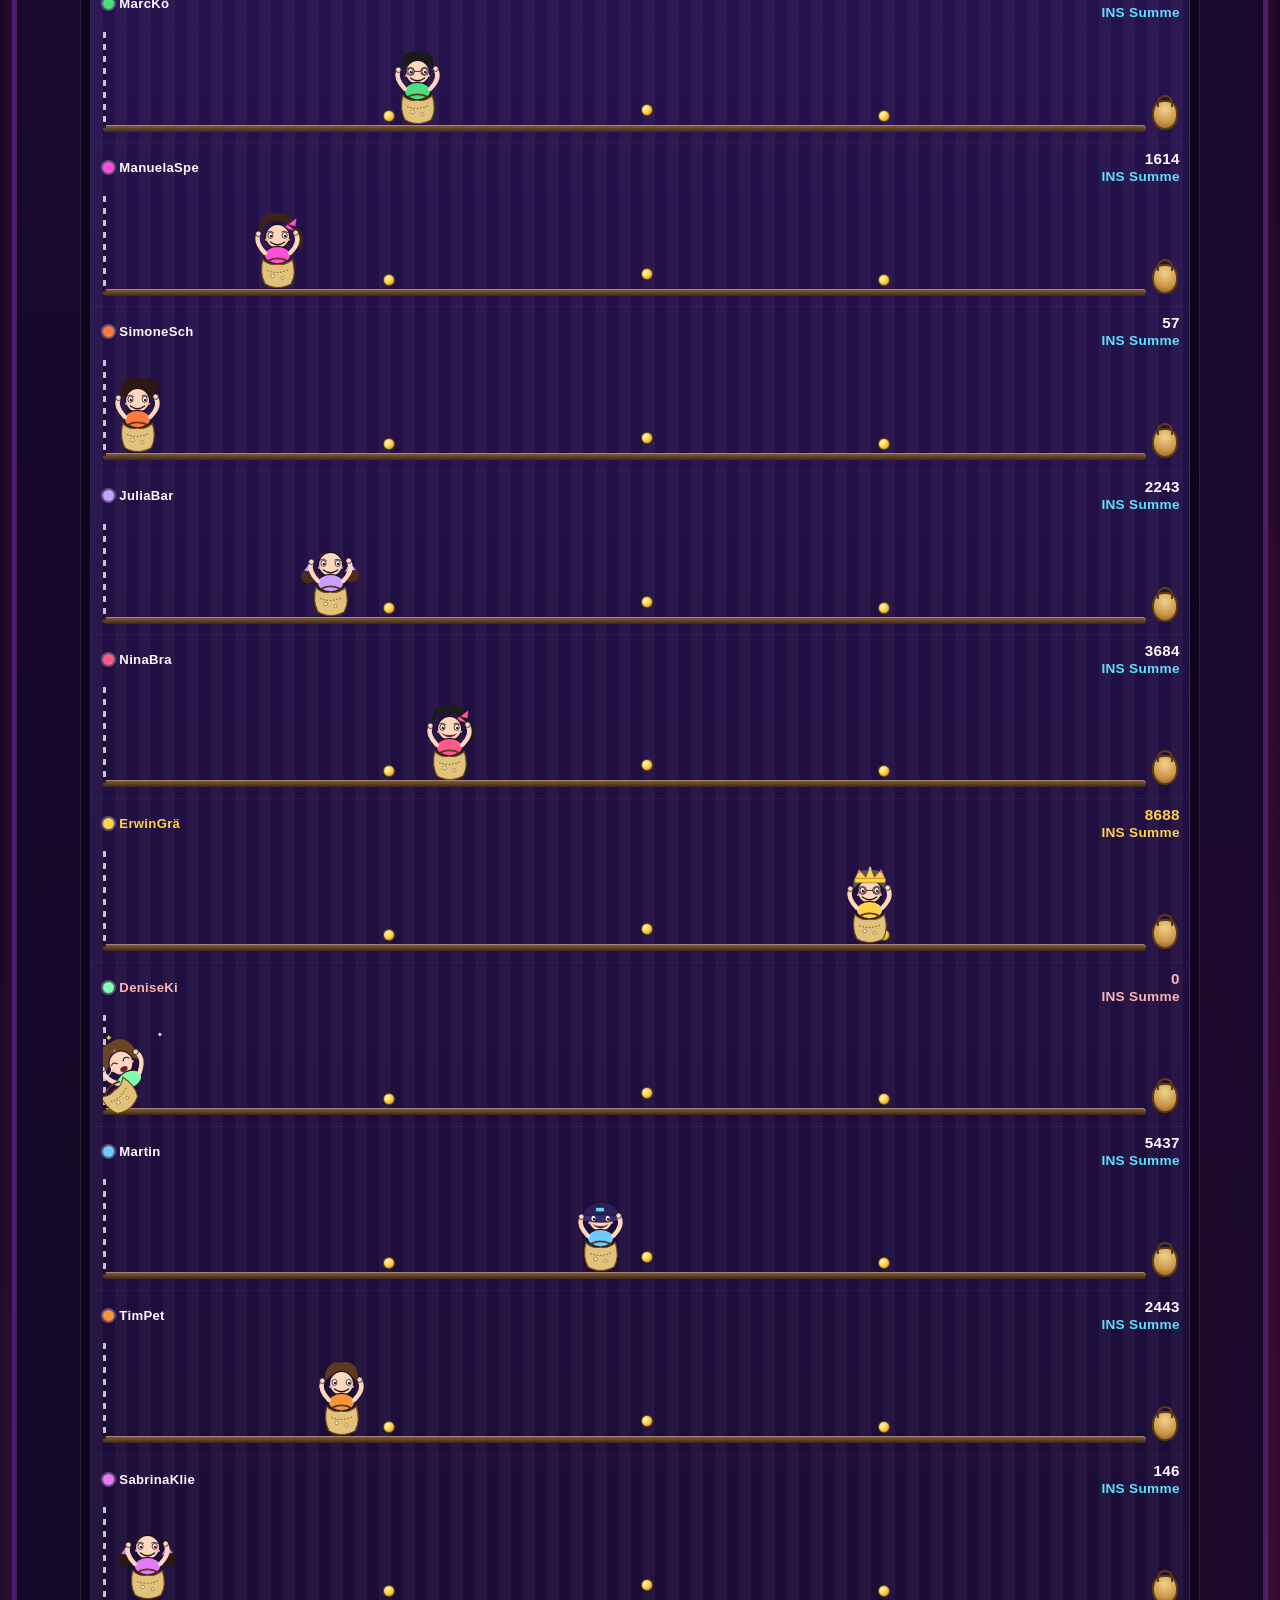
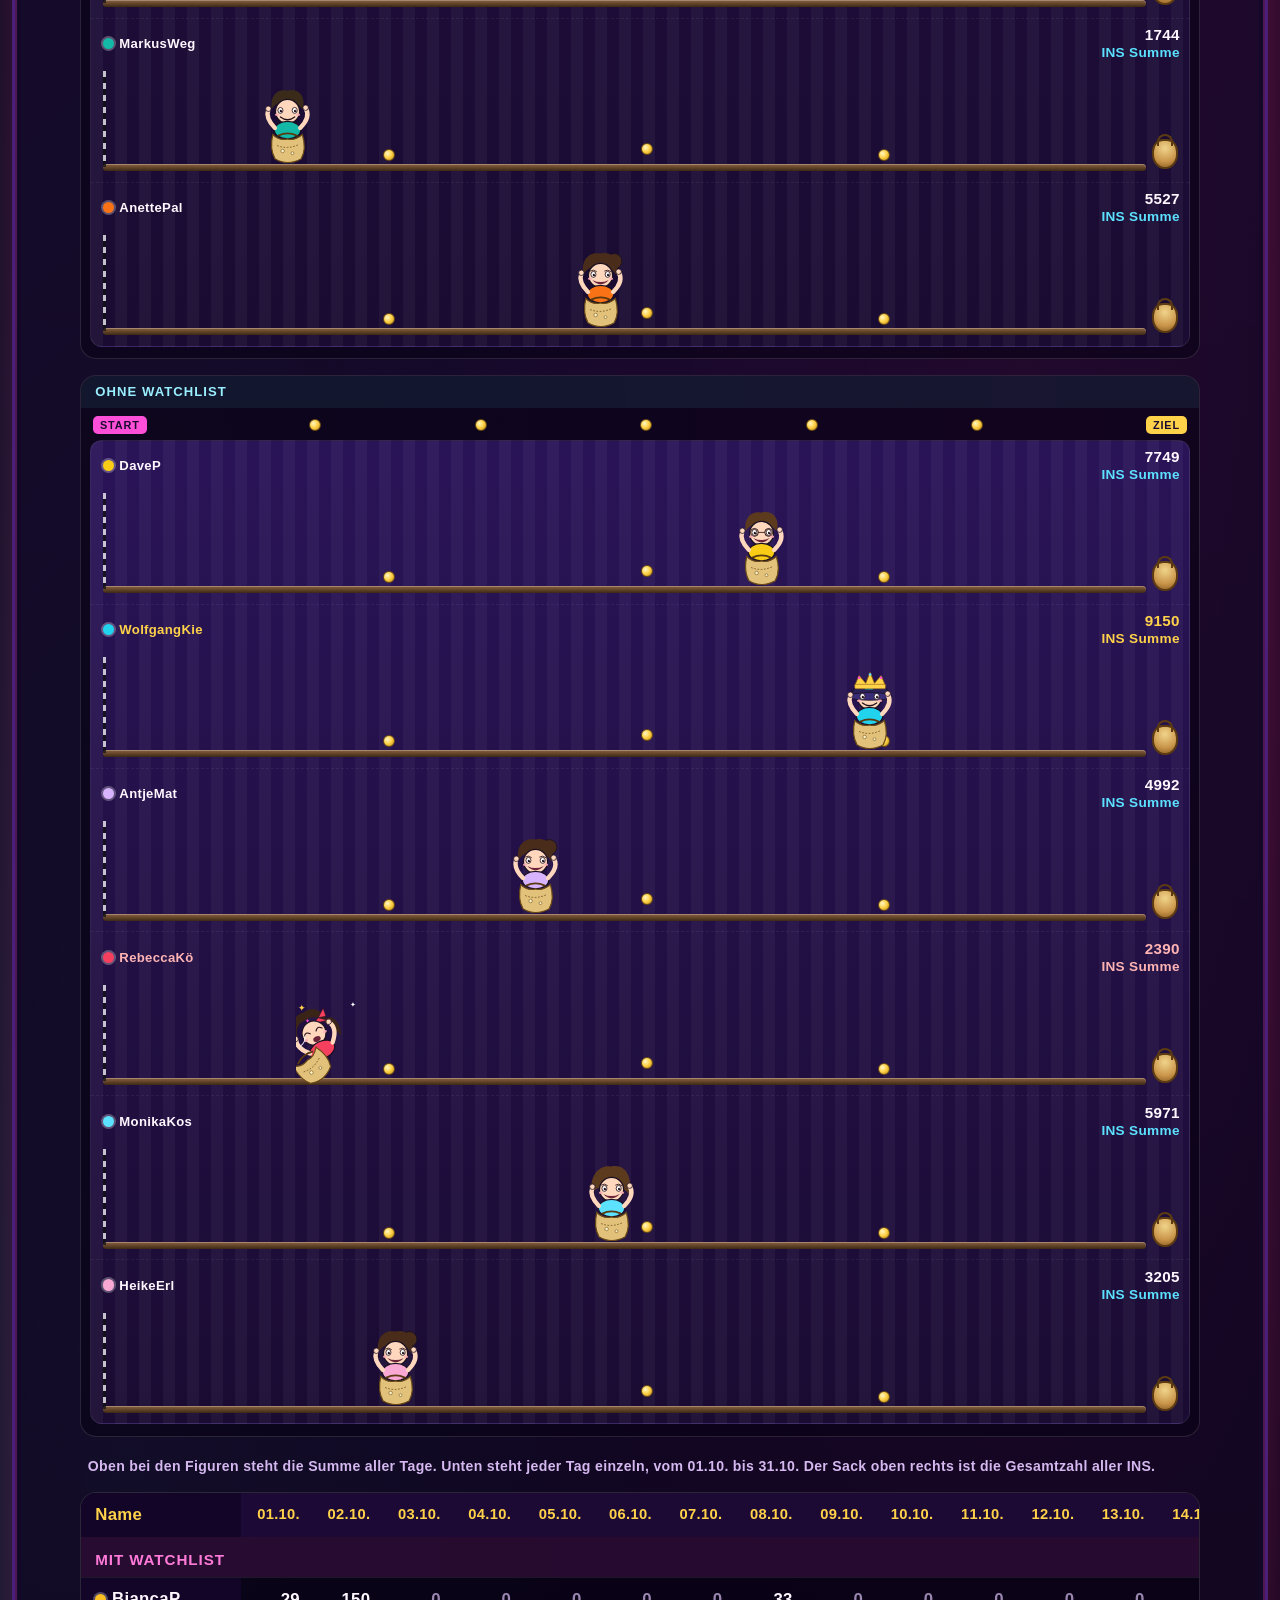
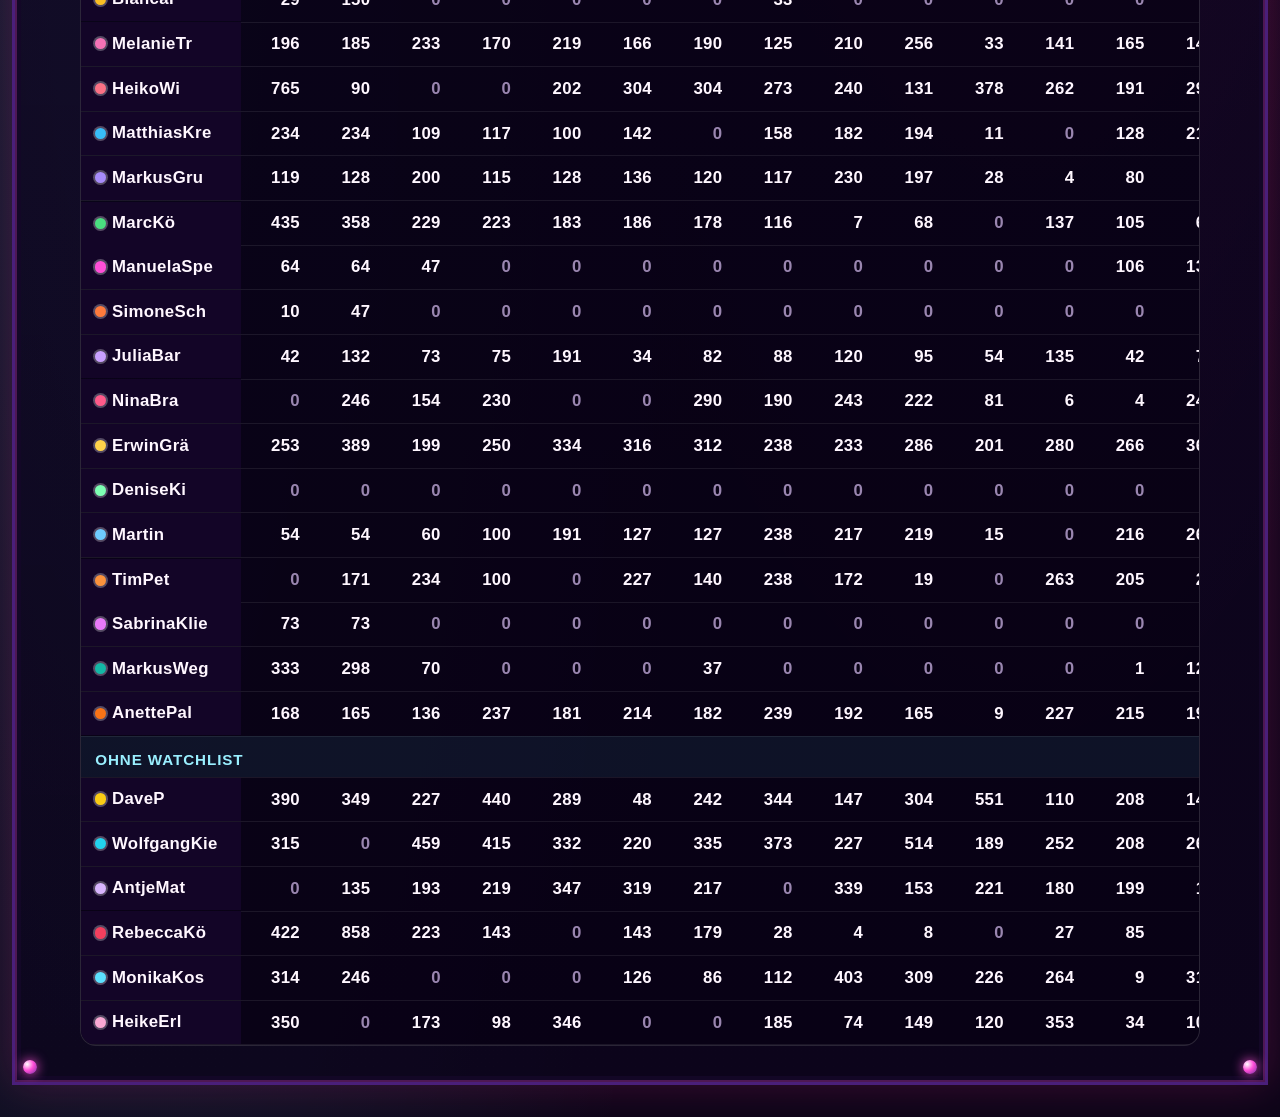
==== commit ca8beada: "Extend the sack race through 31 October." ====
--- a/index.html
+++ b/index.html
@@ -3,7 +3,7 @@
 <head>
   <meta charset="UTF-8" />
   <meta name="viewport" content="width=device-width, initial-scale=1.0" />
-  <title>PEERWISE · 30-Tage Sackhüpfen</title>
+  <title>PEERWISE · 31-Tage Sackhüpfen</title>
   <link rel="stylesheet" href="css/battle.css?v=32" />
   <link rel="stylesheet" href="css/sack.css?v=10" />
 </head>
@@ -61,8 +61,8 @@
         <div class="logo" aria-label="PEERWISE">
           <img class="logo-img" src="peerwise-logo.png?v=25" alt="PEERWISE" />
         </div>
-        <h1>30-TAGE<br />SACKHÜPFEN</h1>
-        <p class="dates">01.10.–30.10. · Unten jeder Tag einzeln · Oben die Summe</p>
+        <h1>31-TAGE<br />SACKHÜPFEN</h1>
+        <p class="dates">01.10.–31.10. · Unten jeder Tag einzeln · Oben die Summe</p>
         <p class="sack-rule">Wer hinten hängt, stolpert und verliert den Sack. Der höchste Stand bekommt die Krone.</p>
         <p class="entry-slot"><a class="entry-button" id="entryCorner" href="sack-eintragen.html" hidden>Zahlen eintragen</a></p>
         <div class="month-bar" id="monthBar"></div>
@@ -101,6 +101,6 @@
       }
     })();
   </script>
-  <script src="js/sack-board.js?v=55"></script>
+  <script src="js/sack-board.js?v=56"></script>
 </body>
 </html>
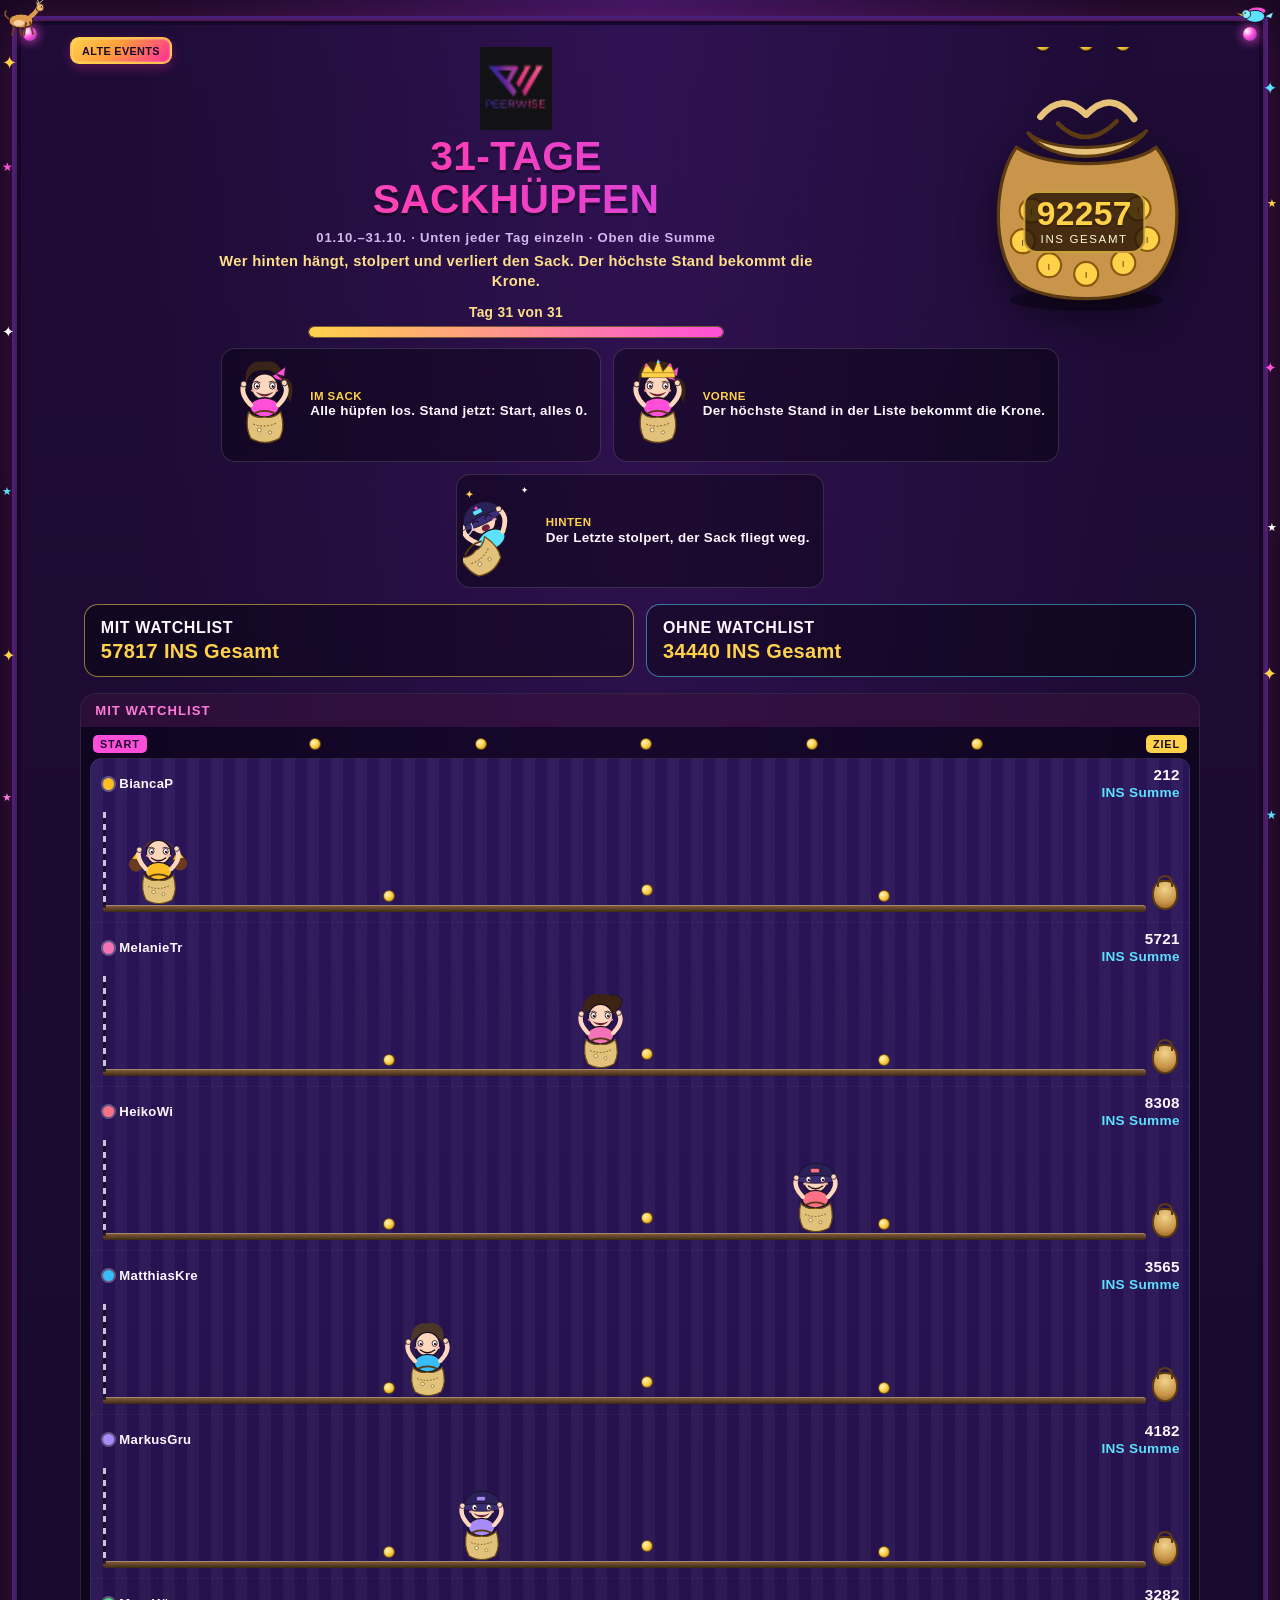
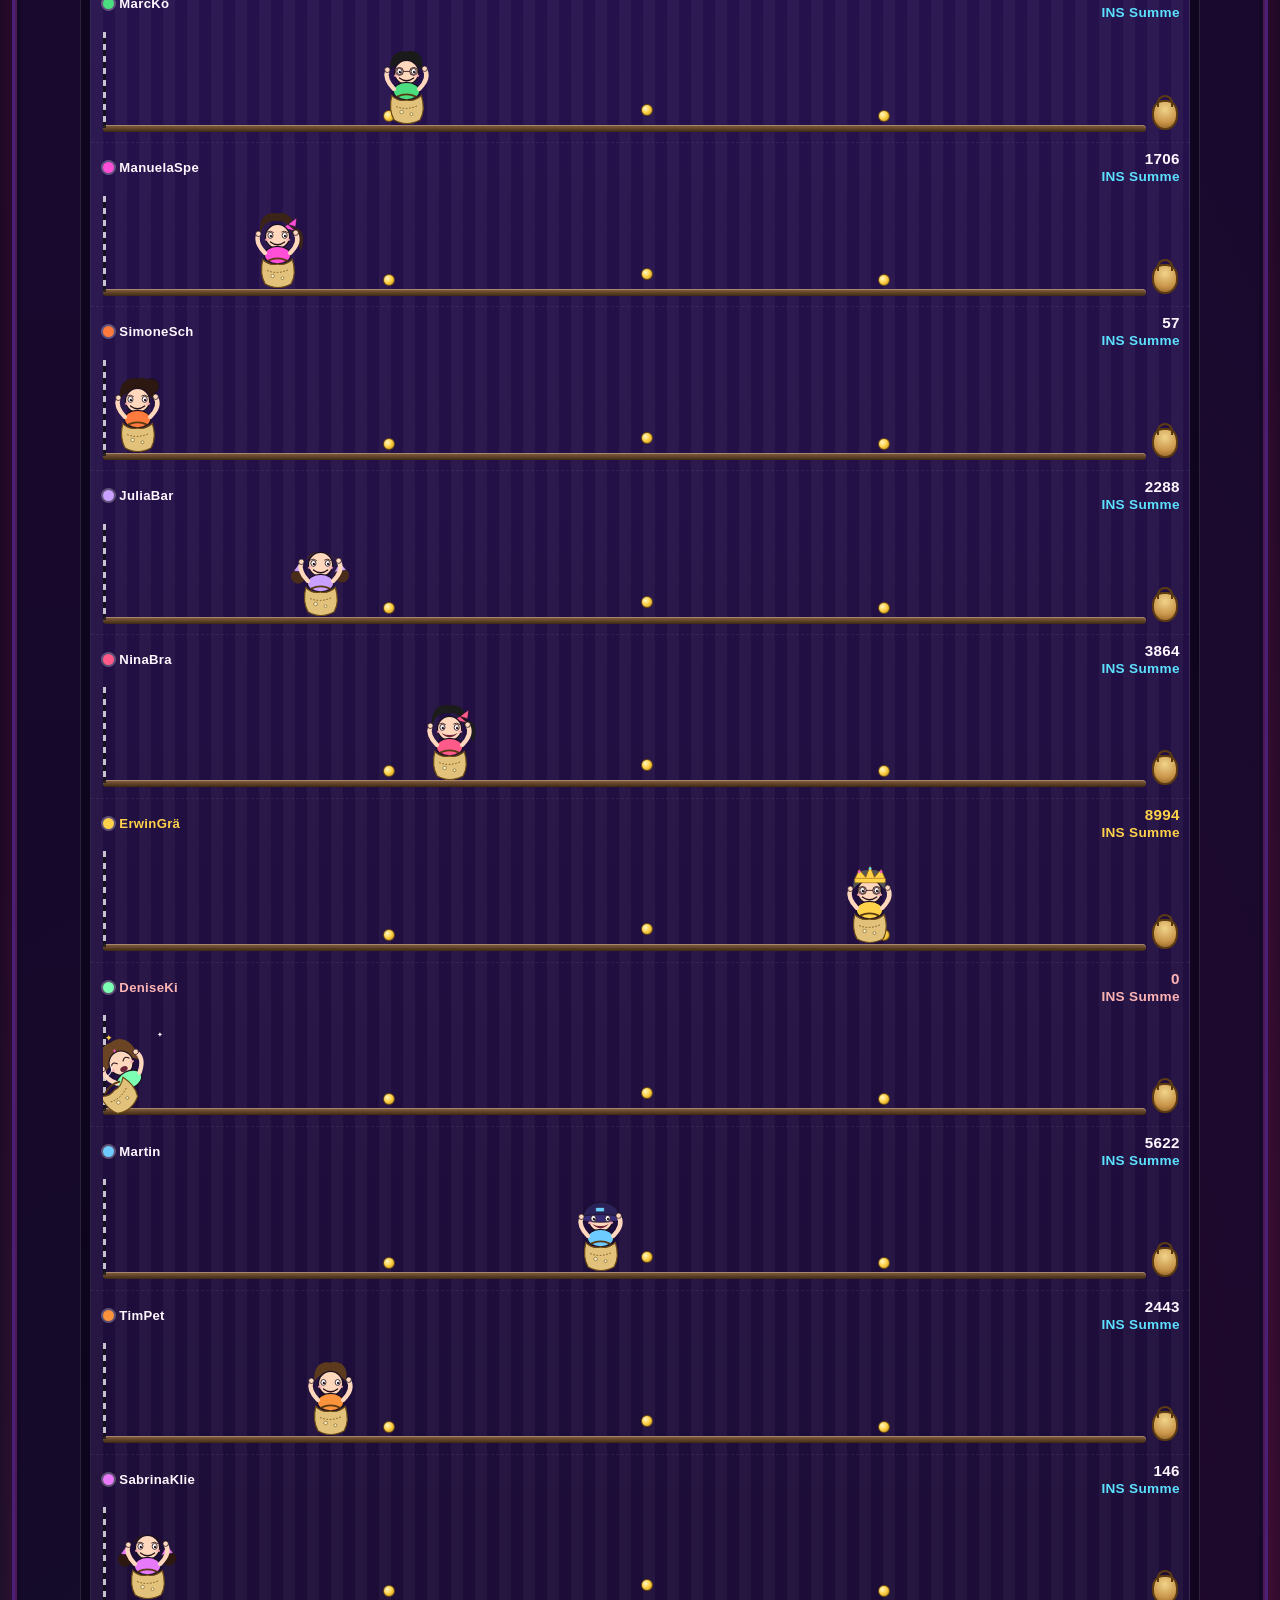
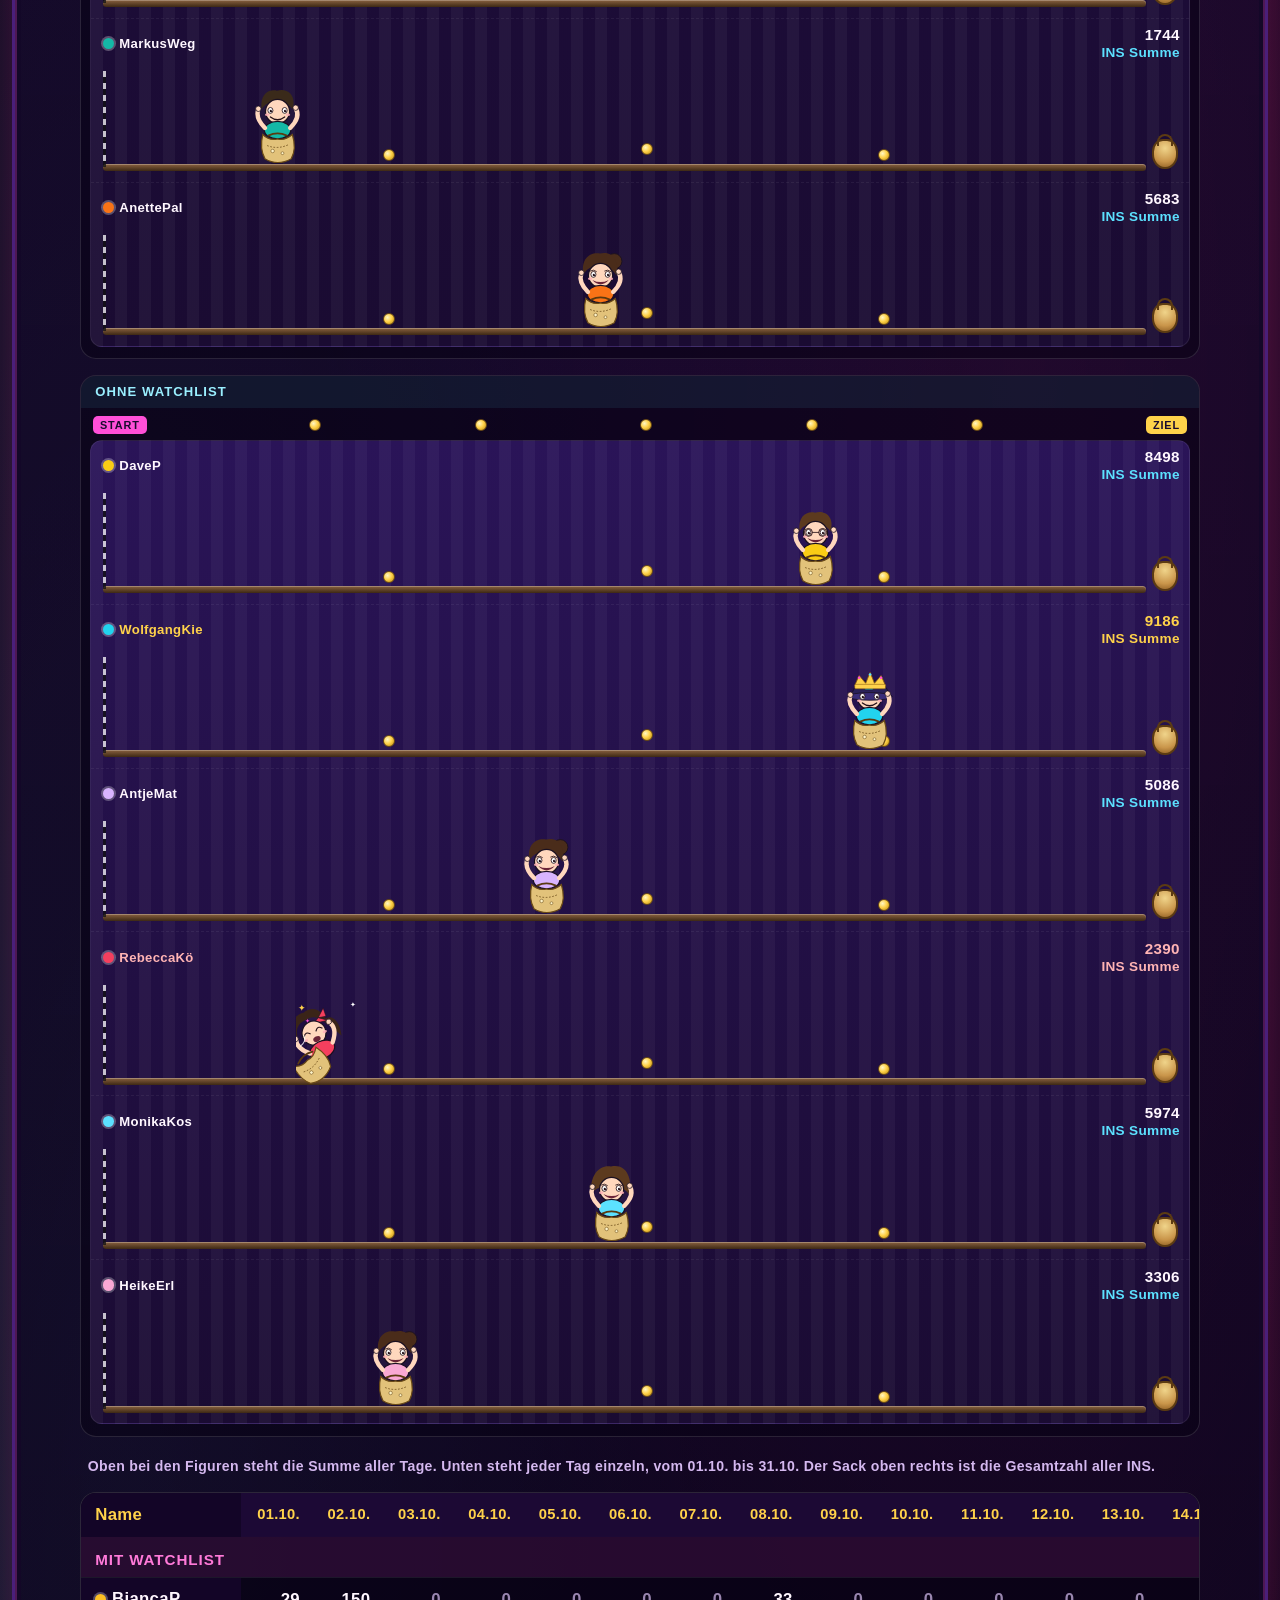
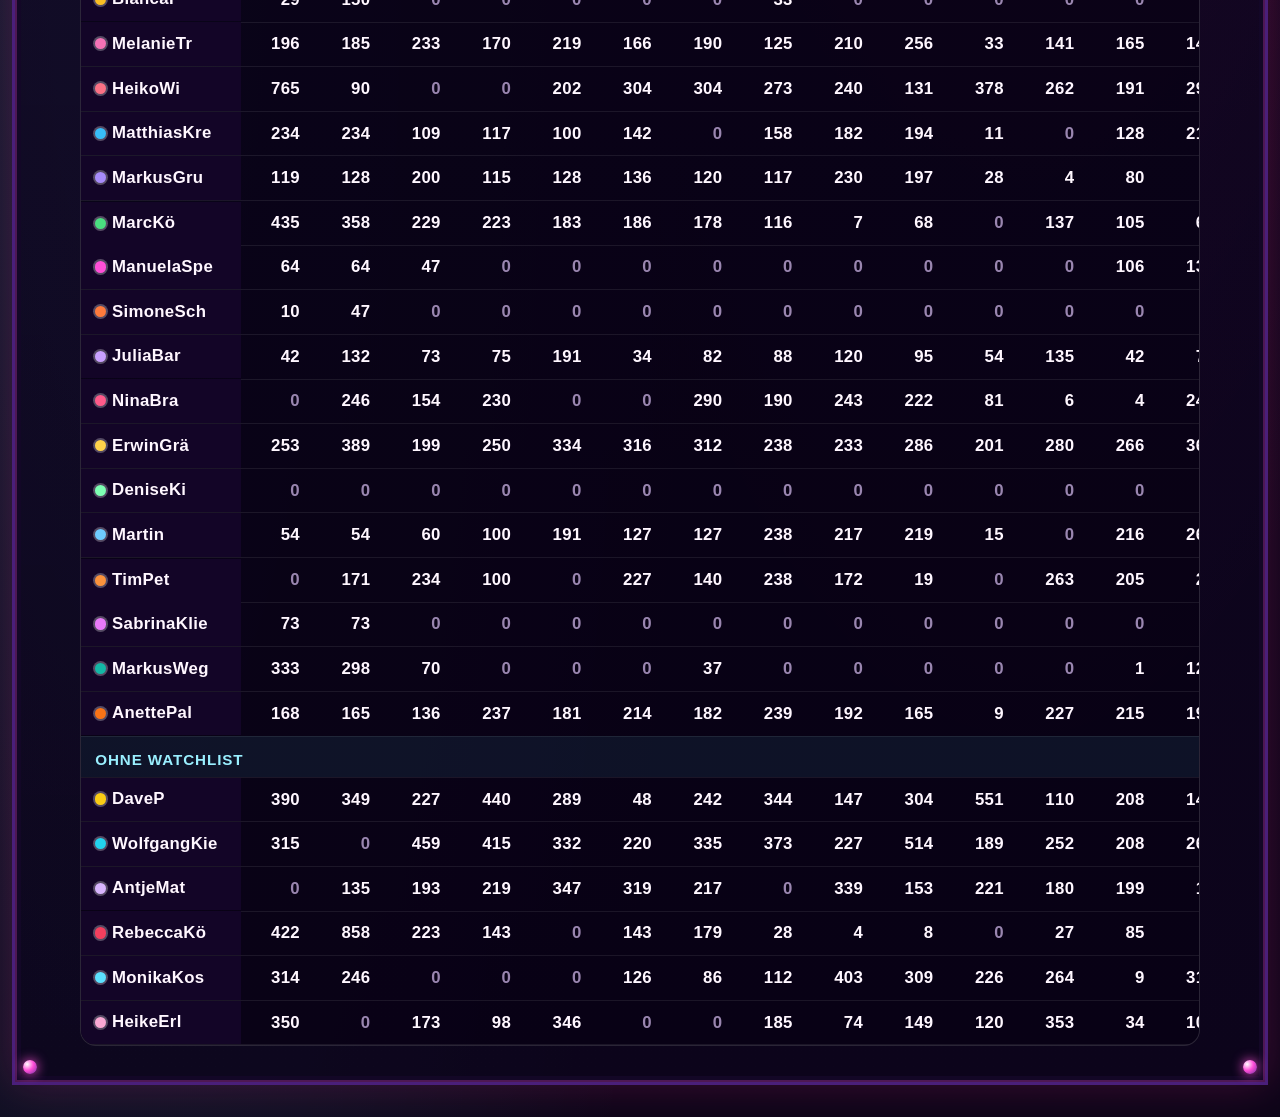
==== commit 2e72b7bd: "Add the 31 October scores." ====
--- a/index.html
+++ b/index.html
@@ -101,6 +101,6 @@
       }
     })();
   </script>
-  <script src="js/sack-board.js?v=56"></script>
+  <script src="js/sack-board.js?v=57"></script>
 </body>
 </html>
